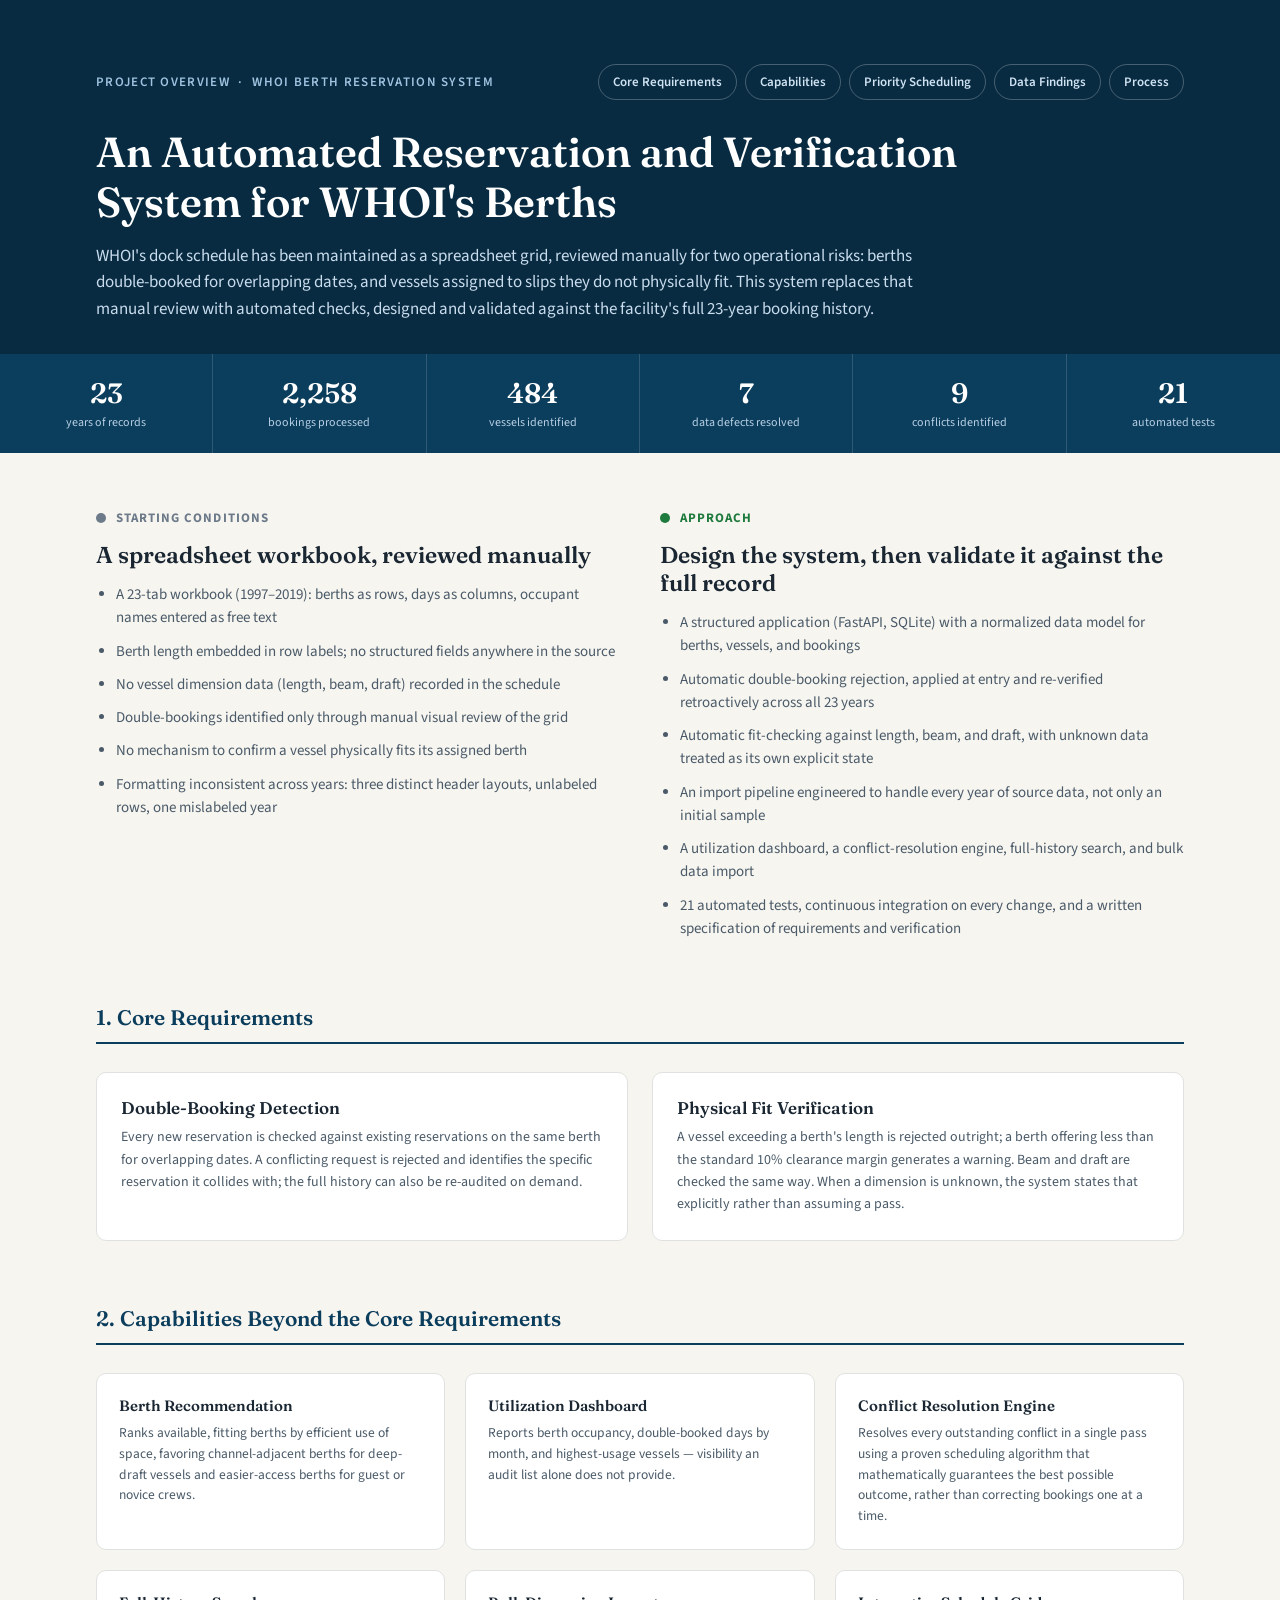
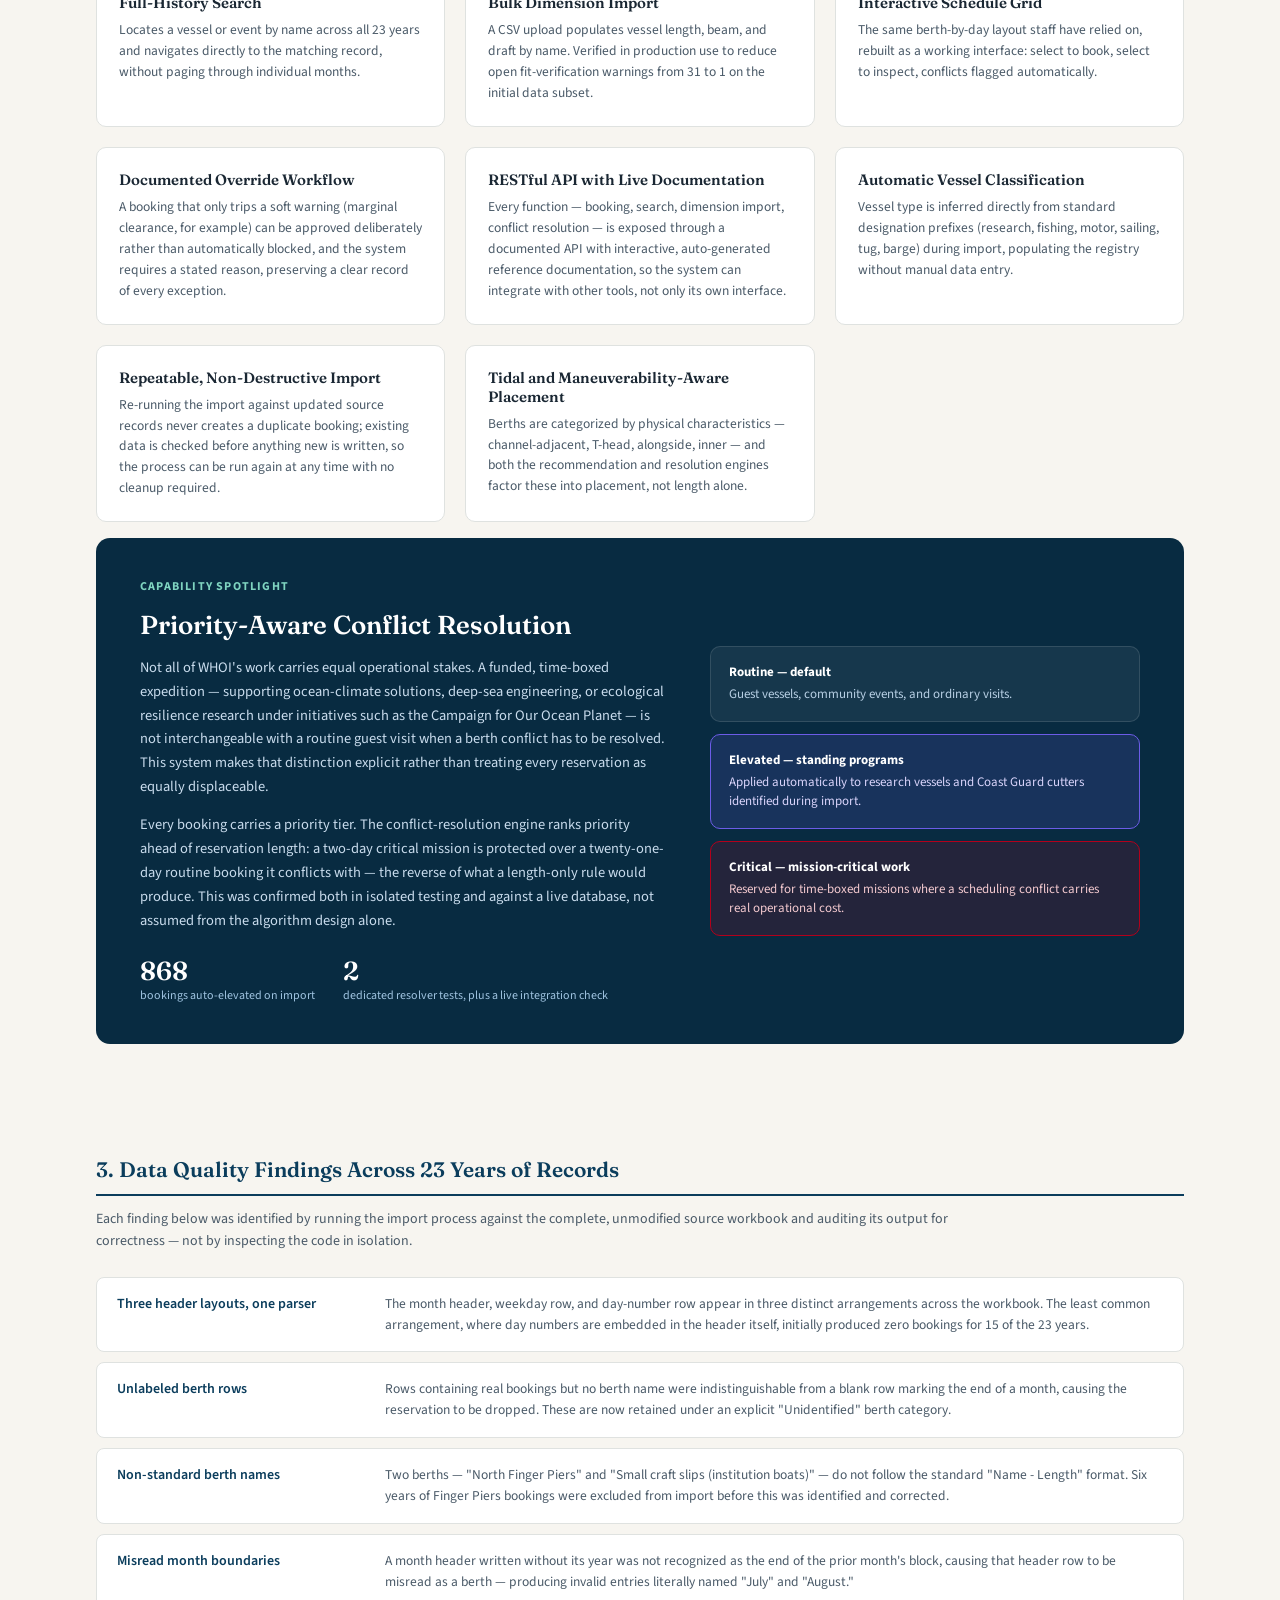
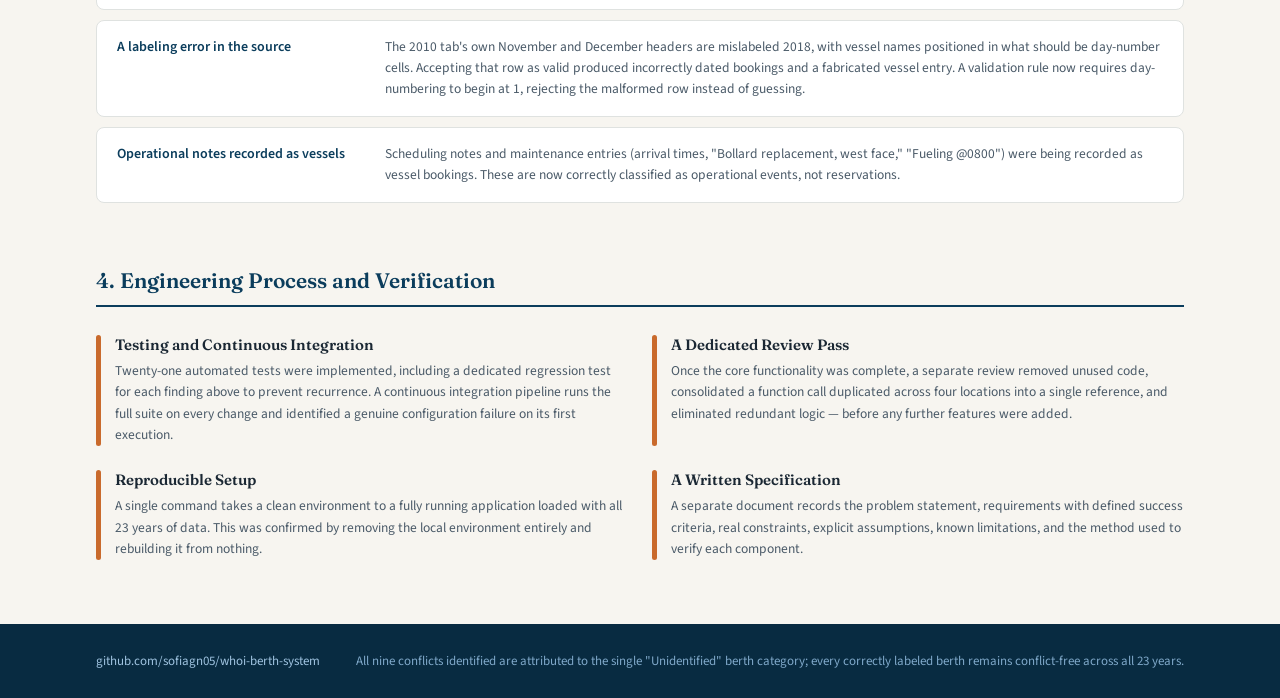
==== docs/index.html @ a60e6702 "Add static project overview page for GitHub Pages A self-contained HTML summary (problem, requiremen" ====
<!doctype html>
<html lang="en">
<head>
<meta charset="utf-8">
<title>Project Overview — WHOI Berth Reservation System</title>
<meta name="description" content="An automated reservation and verification system for WHOI's berths, built and validated against 23 years of real booking records.">
<link rel="preconnect" href="https://fonts.googleapis.com">
<link rel="preconnect" href="https://fonts.gstatic.com" crossorigin>
<link href="https://fonts.googleapis.com/css2?family=Fraunces:opsz,wght@9..144,400;9..144,600;9..144,700&family=Source+Sans+3:wght@400;500;600;700&display=swap" rel="stylesheet">
<style>
  :root {
    --navy: #0b3d5c;
    --navy-deep: #082b41;
    --ocean: #2a78d6;
    --ink: #1a2733;
    --ink-soft: #4a5a68;
    --paper: #f7f5f0;
    --card: #ffffff;
    --line: #dfe2e0;
    --given: #6c7a89;
    --built: #1f7a3d;
    --accent: #c96a2c;
  }
  * { box-sizing: border-box; }
  body { margin: 0; background: var(--paper); font-family: "Source Sans 3", system-ui, sans-serif; color: var(--ink); }
  h1, h2, h3 { font-family: "Fraunces", Georgia, serif; margin: 0; }
  a { color: var(--ocean); text-decoration: none; }
  p { margin: 0; }
  .navlink { color: #cfe2f2; font-size: 13px; font-weight: 600; padding: 8px 14px; border-radius: 999px; border: 1px solid rgba(255,255,255,0.25); white-space: nowrap; }
  .navlink:hover { background: rgba(255,255,255,0.08); }
</style>
</head>
<body>

<div style="width: 100%; max-width: 1440px; margin: 0 auto; display: flex; flex-direction: column;">

  <!-- HEADER -->
  <div style="background: var(--navy-deep); padding: 64px 96px 32px; display: flex; flex-direction: column; gap: 16px;">
    <div style="display: flex; align-items: center; justify-content: space-between; flex-wrap: wrap; gap: 16px;">
      <div style="font-size: 13px; font-weight: 600; letter-spacing: 0.1em; text-transform: uppercase; color: #9fc3e0;">Project Overview &nbsp;&middot;&nbsp; WHOI Berth Reservation System</div>
      <div style="display: flex; gap: 8px; flex-wrap: wrap;">
        <a class="navlink" href="#problems">Core Requirements</a>
        <a class="navlink" href="#capabilities">Capabilities</a>
        <a class="navlink" href="#priority">Priority Scheduling</a>
        <a class="navlink" href="#findings">Data Findings</a>
        <a class="navlink" href="#process">Process</a>
      </div>
    </div>
    <h1 style="font-size: 42px; font-weight: 600; color: #ffffff; max-width: 920px; line-height: 1.18; margin-top: 12px;">An Automated Reservation and Verification System for WHOI's Berths</h1>
    <p style="font-size: 17px; color: #c9dced; max-width: 840px; line-height: 1.55;">WHOI's dock schedule has been maintained as a spreadsheet grid, reviewed manually for two operational risks: berths double-booked for overlapping dates, and vessels assigned to slips they do not physically fit. This system replaces that manual review with automated checks, designed and validated against the facility's full 23-year booking history.</p>
  </div>

  <!-- STAT STRIP -->
  <div style="background: var(--navy); display: grid; grid-template-columns: repeat(6, 1fr);">
    <div style="padding: 22px 12px; text-align: center; border-right: 1px solid rgba(255,255,255,0.15);">
      <div style="font-family: 'Fraunces', serif; font-size: 28px; font-weight: 600; color: #ffffff;">23</div>
      <div style="font-size: 12px; color: #b7cfe4; margin-top: 4px;">years of records</div>
    </div>
    <div style="padding: 22px 12px; text-align: center; border-right: 1px solid rgba(255,255,255,0.15);">
      <div style="font-family: 'Fraunces', serif; font-size: 28px; font-weight: 600; color: #ffffff;">2,258</div>
      <div style="font-size: 12px; color: #b7cfe4; margin-top: 4px;">bookings processed</div>
    </div>
    <div style="padding: 22px 12px; text-align: center; border-right: 1px solid rgba(255,255,255,0.15);">
      <div style="font-family: 'Fraunces', serif; font-size: 28px; font-weight: 600; color: #ffffff;">484</div>
      <div style="font-size: 12px; color: #b7cfe4; margin-top: 4px;">vessels identified</div>
    </div>
    <div style="padding: 22px 12px; text-align: center; border-right: 1px solid rgba(255,255,255,0.15);">
      <div style="font-family: 'Fraunces', serif; font-size: 28px; font-weight: 600; color: #ffffff;">7</div>
      <div style="font-size: 12px; color: #b7cfe4; margin-top: 4px;">data defects resolved</div>
    </div>
    <div style="padding: 22px 12px; text-align: center; border-right: 1px solid rgba(255,255,255,0.15);">
      <div style="font-family: 'Fraunces', serif; font-size: 28px; font-weight: 600; color: #ffffff;">9</div>
      <div style="font-size: 12px; color: #b7cfe4; margin-top: 4px;">conflicts identified</div>
    </div>
    <div style="padding: 22px 12px; text-align: center;">
      <div style="font-family: 'Fraunces', serif; font-size: 28px; font-weight: 600; color: #ffffff;">21</div>
      <div style="font-size: 12px; color: #b7cfe4; margin-top: 4px;">automated tests</div>
    </div>
  </div>

  <!-- STARTING CONDITIONS / APPROACH SUMMARY -->
  <div style="padding: 56px 96px 8px; display: grid; grid-template-columns: 1fr 1fr; gap: 40px;">
    <div style="display: flex; flex-direction: column; gap: 14px;">
      <div style="display: flex; align-items: center; gap: 10px;">
        <div style="width: 10px; height: 10px; border-radius: 50%; background: var(--given);"></div>
        <div style="font-size: 13px; font-weight: 700; letter-spacing: 0.08em; text-transform: uppercase; color: var(--given);">Starting Conditions</div>
      </div>
      <h2 style="font-size: 23px; font-weight: 600; color: var(--ink);">A spreadsheet workbook, reviewed manually</h2>
      <ul style="margin: 0; padding-left: 20px; display: flex; flex-direction: column; gap: 10px; font-size: 15px; color: var(--ink-soft); line-height: 1.55;">
        <li>A 23-tab workbook (1997&ndash;2019): berths as rows, days as columns, occupant names entered as free text</li>
        <li>Berth length embedded in row labels; no structured fields anywhere in the source</li>
        <li>No vessel dimension data (length, beam, draft) recorded in the schedule</li>
        <li>Double-bookings identified only through manual visual review of the grid</li>
        <li>No mechanism to confirm a vessel physically fits its assigned berth</li>
        <li>Formatting inconsistent across years: three distinct header layouts, unlabeled rows, one mislabeled year</li>
      </ul>
    </div>
    <div style="display: flex; flex-direction: column; gap: 14px;">
      <div style="display: flex; align-items: center; gap: 10px;">
        <div style="width: 10px; height: 10px; border-radius: 50%; background: var(--built);"></div>
        <div style="font-size: 13px; font-weight: 700; letter-spacing: 0.08em; text-transform: uppercase; color: var(--built);">Approach</div>
      </div>
      <h2 style="font-size: 23px; font-weight: 600; color: var(--ink);">Design the system, then validate it against the full record</h2>
      <ul style="margin: 0; padding-left: 20px; display: flex; flex-direction: column; gap: 10px; font-size: 15px; color: var(--ink-soft); line-height: 1.55;">
        <li>A structured application (FastAPI, SQLite) with a normalized data model for berths, vessels, and bookings</li>
        <li>Automatic double-booking rejection, applied at entry and re-verified retroactively across all 23 years</li>
        <li>Automatic fit-checking against length, beam, and draft, with unknown data treated as its own explicit state</li>
        <li>An import pipeline engineered to handle every year of source data, not only an initial sample</li>
        <li>A utilization dashboard, a conflict-resolution engine, full-history search, and bulk data import</li>
        <li>21 automated tests, continuous integration on every change, and a written specification of requirements and verification</li>
      </ul>
    </div>
  </div>

  <!-- SECTION 1: CORE REQUIREMENTS -->
  <div id="problems" style="padding: 56px 96px 8px; scroll-margin-top: 24px;">
    <div style="display: flex; align-items: baseline; gap: 12px; border-bottom: 2px solid var(--navy); padding-bottom: 12px; margin-bottom: 28px;">
      <h2 style="font-size: 21px; font-weight: 600; color: var(--navy);">1. Core Requirements</h2>
    </div>
    <div style="display: grid; grid-template-columns: 1fr 1fr; gap: 24px;">
      <div style="background: var(--card); border: 1px solid var(--line); border-radius: 10px; padding: 24px;">
        <h3 style="font-size: 17px; font-weight: 600; margin-bottom: 8px;">Double-Booking Detection</h3>
        <p style="font-size: 14px; color: var(--ink-soft); line-height: 1.6;">Every new reservation is checked against existing reservations on the same berth for overlapping dates. A conflicting request is rejected and identifies the specific reservation it collides with; the full history can also be re-audited on demand.</p>
      </div>
      <div style="background: var(--card); border: 1px solid var(--line); border-radius: 10px; padding: 24px;">
        <h3 style="font-size: 17px; font-weight: 600; margin-bottom: 8px;">Physical Fit Verification</h3>
        <p style="font-size: 14px; color: var(--ink-soft); line-height: 1.6;">A vessel exceeding a berth's length is rejected outright; a berth offering less than the standard 10% clearance margin generates a warning. Beam and draft are checked the same way. When a dimension is unknown, the system states that explicitly rather than assuming a pass.</p>
      </div>
    </div>
  </div>

  <!-- SECTION 2: CAPABILITIES -->
  <div id="capabilities" style="padding: 56px 96px 8px; scroll-margin-top: 24px;">
    <div style="display: flex; align-items: baseline; gap: 12px; border-bottom: 2px solid var(--navy); padding-bottom: 12px; margin-bottom: 28px;">
      <h2 style="font-size: 21px; font-weight: 600; color: var(--navy);">2. Capabilities Beyond the Core Requirements</h2>
    </div>
    <div style="display: grid; grid-template-columns: 1fr 1fr 1fr; gap: 20px;">
      <div style="background: var(--card); border: 1px solid var(--line); border-radius: 10px; padding: 22px; display: flex; flex-direction: column; gap: 8px;">
        <h3 style="font-size: 15px; font-weight: 600;">Berth Recommendation</h3>
        <p style="font-size: 13.5px; color: var(--ink-soft); line-height: 1.55;">Ranks available, fitting berths by efficient use of space, favoring channel-adjacent berths for deep-draft vessels and easier-access berths for guest or novice crews.</p>
      </div>
      <div style="background: var(--card); border: 1px solid var(--line); border-radius: 10px; padding: 22px; display: flex; flex-direction: column; gap: 8px;">
        <h3 style="font-size: 15px; font-weight: 600;">Utilization Dashboard</h3>
        <p style="font-size: 13.5px; color: var(--ink-soft); line-height: 1.55;">Reports berth occupancy, double-booked days by month, and highest-usage vessels &mdash; visibility an audit list alone does not provide.</p>
      </div>
      <div style="background: var(--card); border: 1px solid var(--line); border-radius: 10px; padding: 22px; display: flex; flex-direction: column; gap: 8px;">
        <h3 style="font-size: 15px; font-weight: 600;">Conflict Resolution Engine</h3>
        <p style="font-size: 13.5px; color: var(--ink-soft); line-height: 1.55;">Resolves every outstanding conflict in a single pass using a proven scheduling algorithm that mathematically guarantees the best possible outcome, rather than correcting bookings one at a time.</p>
      </div>
      <div style="background: var(--card); border: 1px solid var(--line); border-radius: 10px; padding: 22px; display: flex; flex-direction: column; gap: 8px;">
        <h3 style="font-size: 15px; font-weight: 600;">Full-History Search</h3>
        <p style="font-size: 13.5px; color: var(--ink-soft); line-height: 1.55;">Locates a vessel or event by name across all 23 years and navigates directly to the matching record, without paging through individual months.</p>
      </div>
      <div style="background: var(--card); border: 1px solid var(--line); border-radius: 10px; padding: 22px; display: flex; flex-direction: column; gap: 8px;">
        <h3 style="font-size: 15px; font-weight: 600;">Bulk Dimension Import</h3>
        <p style="font-size: 13.5px; color: var(--ink-soft); line-height: 1.55;">A CSV upload populates vessel length, beam, and draft by name. Verified in production use to reduce open fit-verification warnings from 31 to 1 on the initial data subset.</p>
      </div>
      <div style="background: var(--card); border: 1px solid var(--line); border-radius: 10px; padding: 22px; display: flex; flex-direction: column; gap: 8px;">
        <h3 style="font-size: 15px; font-weight: 600;">Interactive Schedule Grid</h3>
        <p style="font-size: 13.5px; color: var(--ink-soft); line-height: 1.55;">The same berth-by-day layout staff have relied on, rebuilt as a working interface: select to book, select to inspect, conflicts flagged automatically.</p>
      </div>
      <div style="background: var(--card); border: 1px solid var(--line); border-radius: 10px; padding: 22px; display: flex; flex-direction: column; gap: 8px;">
        <h3 style="font-size: 15px; font-weight: 600;">Documented Override Workflow</h3>
        <p style="font-size: 13.5px; color: var(--ink-soft); line-height: 1.55;">A booking that only trips a soft warning (marginal clearance, for example) can be approved deliberately rather than automatically blocked, and the system requires a stated reason, preserving a clear record of every exception.</p>
      </div>
      <div style="background: var(--card); border: 1px solid var(--line); border-radius: 10px; padding: 22px; display: flex; flex-direction: column; gap: 8px;">
        <h3 style="font-size: 15px; font-weight: 600;">RESTful API with Live Documentation</h3>
        <p style="font-size: 13.5px; color: var(--ink-soft); line-height: 1.55;">Every function &mdash; booking, search, dimension import, conflict resolution &mdash; is exposed through a documented API with interactive, auto-generated reference documentation, so the system can integrate with other tools, not only its own interface.</p>
      </div>
      <div style="background: var(--card); border: 1px solid var(--line); border-radius: 10px; padding: 22px; display: flex; flex-direction: column; gap: 8px;">
        <h3 style="font-size: 15px; font-weight: 600;">Automatic Vessel Classification</h3>
        <p style="font-size: 13.5px; color: var(--ink-soft); line-height: 1.55;">Vessel type is inferred directly from standard designation prefixes (research, fishing, motor, sailing, tug, barge) during import, populating the registry without manual data entry.</p>
      </div>
      <div style="background: var(--card); border: 1px solid var(--line); border-radius: 10px; padding: 22px; display: flex; flex-direction: column; gap: 8px;">
        <h3 style="font-size: 15px; font-weight: 600;">Repeatable, Non-Destructive Import</h3>
        <p style="font-size: 13.5px; color: var(--ink-soft); line-height: 1.55;">Re-running the import against updated source records never creates a duplicate booking; existing data is checked before anything new is written, so the process can be run again at any time with no cleanup required.</p>
      </div>
      <div style="background: var(--card); border: 1px solid var(--line); border-radius: 10px; padding: 22px; display: flex; flex-direction: column; gap: 8px;">
        <h3 style="font-size: 15px; font-weight: 600;">Tidal and Maneuverability-Aware Placement</h3>
        <p style="font-size: 13.5px; color: var(--ink-soft); line-height: 1.55;">Berths are categorized by physical characteristics &mdash; channel-adjacent, T-head, alongside, inner &mdash; and both the recommendation and resolution engines factor these into placement, not length alone.</p>
      </div>
    </div>
  </div>

  <!-- SPOTLIGHT: PRIORITY-AWARE SCHEDULING -->
  <div id="priority" style="padding: 8px 96px 56px; scroll-margin-top: 24px;">
    <div style="background: var(--navy-deep); border-radius: 14px; padding: 40px 44px; display: grid; grid-template-columns: 1.1fr 0.9fr; gap: 44px;">
      <div style="display: flex; flex-direction: column; gap: 14px;">
        <div style="font-size: 12px; font-weight: 700; letter-spacing: 0.1em; text-transform: uppercase; color: #7fd4c0;">Capability Spotlight</div>
        <h2 style="font-size: 26px; font-weight: 600; color: #ffffff; line-height: 1.25;">Priority-Aware Conflict Resolution</h2>
        <p style="font-size: 14.5px; color: #c9dced; line-height: 1.65;">Not all of WHOI's work carries equal operational stakes. A funded, time-boxed expedition &mdash; supporting ocean-climate solutions, deep-sea engineering, or ecological resilience research under initiatives such as the Campaign for Our Ocean Planet &mdash; is not interchangeable with a routine guest visit when a berth conflict has to be resolved. This system makes that distinction explicit rather than treating every reservation as equally displaceable.</p>
        <p style="font-size: 14.5px; color: #c9dced; line-height: 1.65;">Every booking carries a priority tier. The conflict-resolution engine ranks priority ahead of reservation length: a two-day critical mission is protected over a twenty-one-day routine booking it conflicts with &mdash; the reverse of what a length-only rule would produce. This was confirmed both in isolated testing and against a live database, not assumed from the algorithm design alone.</p>
        <div style="display: flex; gap: 28px; margin-top: 8px;">
          <div>
            <div style="font-family: 'Fraunces', serif; font-size: 26px; font-weight: 600; color: #ffffff;">868</div>
            <div style="font-size: 12px; color: #9fc3e0;">bookings auto-elevated on import</div>
          </div>
          <div>
            <div style="font-family: 'Fraunces', serif; font-size: 26px; font-weight: 600; color: #ffffff;">2</div>
            <div style="font-size: 12px; color: #9fc3e0;">dedicated resolver tests, plus a live integration check</div>
          </div>
        </div>
      </div>
      <div style="display: flex; flex-direction: column; gap: 12px; justify-content: center;">
        <div style="background: rgba(255,255,255,0.06); border: 1px solid rgba(255,255,255,0.12); border-radius: 10px; padding: 16px 18px;">
          <div style="font-size: 13px; font-weight: 700; color: #ffffff; margin-bottom: 4px;">Routine &mdash; default</div>
          <div style="font-size: 13px; color: #b7cfe4; line-height: 1.5;">Guest vessels, community events, and ordinary visits.</div>
        </div>
        <div style="background: rgba(108,92,231,0.16); border: 1px solid #6c5ce7; border-radius: 10px; padding: 16px 18px;">
          <div style="font-size: 13px; font-weight: 700; color: #ffffff; margin-bottom: 4px;">Elevated &mdash; standing programs</div>
          <div style="font-size: 13px; color: #d9d4fb; line-height: 1.5;">Applied automatically to research vessels and Coast Guard cutters identified during import.</div>
        </div>
        <div style="background: rgba(179,0,27,0.16); border: 1px solid #b3001b; border-radius: 10px; padding: 16px 18px;">
          <div style="font-size: 13px; font-weight: 700; color: #ffffff; margin-bottom: 4px;">Critical &mdash; mission-critical work</div>
          <div style="font-size: 13px; color: #f3c9cf; line-height: 1.5;">Reserved for time-boxed missions where a scheduling conflict carries real operational cost.</div>
        </div>
      </div>
    </div>
  </div>

  <!-- SECTION 3: DATA FINDINGS -->
  <div id="findings" style="padding: 56px 96px 8px; scroll-margin-top: 24px;">
    <div style="display: flex; align-items: baseline; gap: 12px; border-bottom: 2px solid var(--navy); padding-bottom: 12px; margin-bottom: 12px;">
      <h2 style="font-size: 21px; font-weight: 600; color: var(--navy);">3. Data Quality Findings Across 23 Years of Records</h2>
    </div>
    <p style="font-size: 14px; color: var(--ink-soft); margin-bottom: 24px; max-width: 900px; line-height: 1.6;">Each finding below was identified by running the import process against the complete, unmodified source workbook and auditing its output for correctness &mdash; not by inspecting the code in isolation.</p>
    <div style="display: flex; flex-direction: column; gap: 10px;">

      <div style="display: grid; grid-template-columns: 250px 1fr; gap: 18px; padding: 16px 20px; background: var(--card); border: 1px solid var(--line); border-radius: 8px;">
        <div style="font-size: 14px; font-weight: 600; color: var(--navy);">Three header layouts, one parser</div>
        <div style="font-size: 13.5px; color: var(--ink-soft); line-height: 1.55;">The month header, weekday row, and day-number row appear in three distinct arrangements across the workbook. The least common arrangement, where day numbers are embedded in the header itself, initially produced zero bookings for 15 of the 23 years.</div>
      </div>

      <div style="display: grid; grid-template-columns: 250px 1fr; gap: 18px; padding: 16px 20px; background: var(--card); border: 1px solid var(--line); border-radius: 8px;">
        <div style="font-size: 14px; font-weight: 600; color: var(--navy);">Unlabeled berth rows</div>
        <div style="font-size: 13.5px; color: var(--ink-soft); line-height: 1.55;">Rows containing real bookings but no berth name were indistinguishable from a blank row marking the end of a month, causing the reservation to be dropped. These are now retained under an explicit "Unidentified" berth category.</div>
      </div>

      <div style="display: grid; grid-template-columns: 250px 1fr; gap: 18px; padding: 16px 20px; background: var(--card); border: 1px solid var(--line); border-radius: 8px;">
        <div style="font-size: 14px; font-weight: 600; color: var(--navy);">Non-standard berth names</div>
        <div style="font-size: 13.5px; color: var(--ink-soft); line-height: 1.55;">Two berths &mdash; "North Finger Piers" and "Small craft slips (institution boats)" &mdash; do not follow the standard "Name - Length" format. Six years of Finger Piers bookings were excluded from import before this was identified and corrected.</div>
      </div>

      <div style="display: grid; grid-template-columns: 250px 1fr; gap: 18px; padding: 16px 20px; background: var(--card); border: 1px solid var(--line); border-radius: 8px;">
        <div style="font-size: 14px; font-weight: 600; color: var(--navy);">Misread month boundaries</div>
        <div style="font-size: 13.5px; color: var(--ink-soft); line-height: 1.55;">A month header written without its year was not recognized as the end of the prior month's block, causing that header row to be misread as a berth &mdash; producing invalid entries literally named "July" and "August."</div>
      </div>

      <div style="display: grid; grid-template-columns: 250px 1fr; gap: 18px; padding: 16px 20px; background: var(--card); border: 1px solid var(--line); border-radius: 8px;">
        <div style="font-size: 14px; font-weight: 600; color: var(--navy);">A labeling error in the source</div>
        <div style="font-size: 13.5px; color: var(--ink-soft); line-height: 1.55;">The 2010 tab's own November and December headers are mislabeled 2018, with vessel names positioned in what should be day-number cells. Accepting that row as valid produced incorrectly dated bookings and a fabricated vessel entry. A validation rule now requires day-numbering to begin at 1, rejecting the malformed row instead of guessing.</div>
      </div>

      <div style="display: grid; grid-template-columns: 250px 1fr; gap: 18px; padding: 16px 20px; background: var(--card); border: 1px solid var(--line); border-radius: 8px;">
        <div style="font-size: 14px; font-weight: 600; color: var(--navy);">Operational notes recorded as vessels</div>
        <div style="font-size: 13.5px; color: var(--ink-soft); line-height: 1.55;">Scheduling notes and maintenance entries (arrival times, "Bollard replacement, west face," "Fueling @0800") were being recorded as vessel bookings. These are now correctly classified as operational events, not reservations.</div>
      </div>

    </div>
  </div>

  <!-- SECTION 4: PROCESS -->
  <div id="process" style="padding: 56px 96px 64px; scroll-margin-top: 24px;">
    <div style="display: flex; align-items: baseline; gap: 12px; border-bottom: 2px solid var(--navy); padding-bottom: 12px; margin-bottom: 28px;">
      <h2 style="font-size: 21px; font-weight: 600; color: var(--navy);">4. Engineering Process and Verification</h2>
    </div>
    <div style="display: grid; grid-template-columns: 1fr 1fr; gap: 24px;">
      <div style="display: flex; gap: 14px;">
        <div style="width: 5px; border-radius: 3px; background: var(--accent); flex-shrink: 0;"></div>
        <div>
          <h3 style="font-size: 15px; font-weight: 600; margin-bottom: 6px;">Testing and Continuous Integration</h3>
          <p style="font-size: 13.5px; color: var(--ink-soft); line-height: 1.6;">Twenty-one automated tests were implemented, including a dedicated regression test for each finding above to prevent recurrence. A continuous integration pipeline runs the full suite on every change and identified a genuine configuration failure on its first execution.</p>
        </div>
      </div>
      <div style="display: flex; gap: 14px;">
        <div style="width: 5px; border-radius: 3px; background: var(--accent); flex-shrink: 0;"></div>
        <div>
          <h3 style="font-size: 15px; font-weight: 600; margin-bottom: 6px;">A Dedicated Review Pass</h3>
          <p style="font-size: 13.5px; color: var(--ink-soft); line-height: 1.6;">Once the core functionality was complete, a separate review removed unused code, consolidated a function call duplicated across four locations into a single reference, and eliminated redundant logic &mdash; before any further features were added.</p>
        </div>
      </div>
      <div style="display: flex; gap: 14px;">
        <div style="width: 5px; border-radius: 3px; background: var(--accent); flex-shrink: 0;"></div>
        <div>
          <h3 style="font-size: 15px; font-weight: 600; margin-bottom: 6px;">Reproducible Setup</h3>
          <p style="font-size: 13.5px; color: var(--ink-soft); line-height: 1.6;">A single command takes a clean environment to a fully running application loaded with all 23 years of data. This was confirmed by removing the local environment entirely and rebuilding it from nothing.</p>
        </div>
      </div>
      <div style="display: flex; gap: 14px;">
        <div style="width: 5px; border-radius: 3px; background: var(--accent); flex-shrink: 0;"></div>
        <div>
          <h3 style="font-size: 15px; font-weight: 600; margin-bottom: 6px;">A Written Specification</h3>
          <p style="font-size: 13.5px; color: var(--ink-soft); line-height: 1.6;">A separate document records the problem statement, requirements with defined success criteria, real constraints, explicit assumptions, known limitations, and the method used to verify each component.</p>
        </div>
      </div>
    </div>
  </div>

  <!-- FOOTER -->
  <div style="background: var(--navy-deep); padding: 28px 96px; display: flex; justify-content: space-between; align-items: center; flex-wrap: wrap; gap: 12px;">
    <p style="font-size: 13px; color: #9fc3e0;">github.com/sofiagn05/whoi-berth-system</p>
    <p style="font-size: 13px; color: #7fa8c9;">All nine conflicts identified are attributed to the single "Unidentified" berth category; every correctly labeled berth remains conflict-free across all 23 years.</p>
  </div>

</div>
</body>
</html>
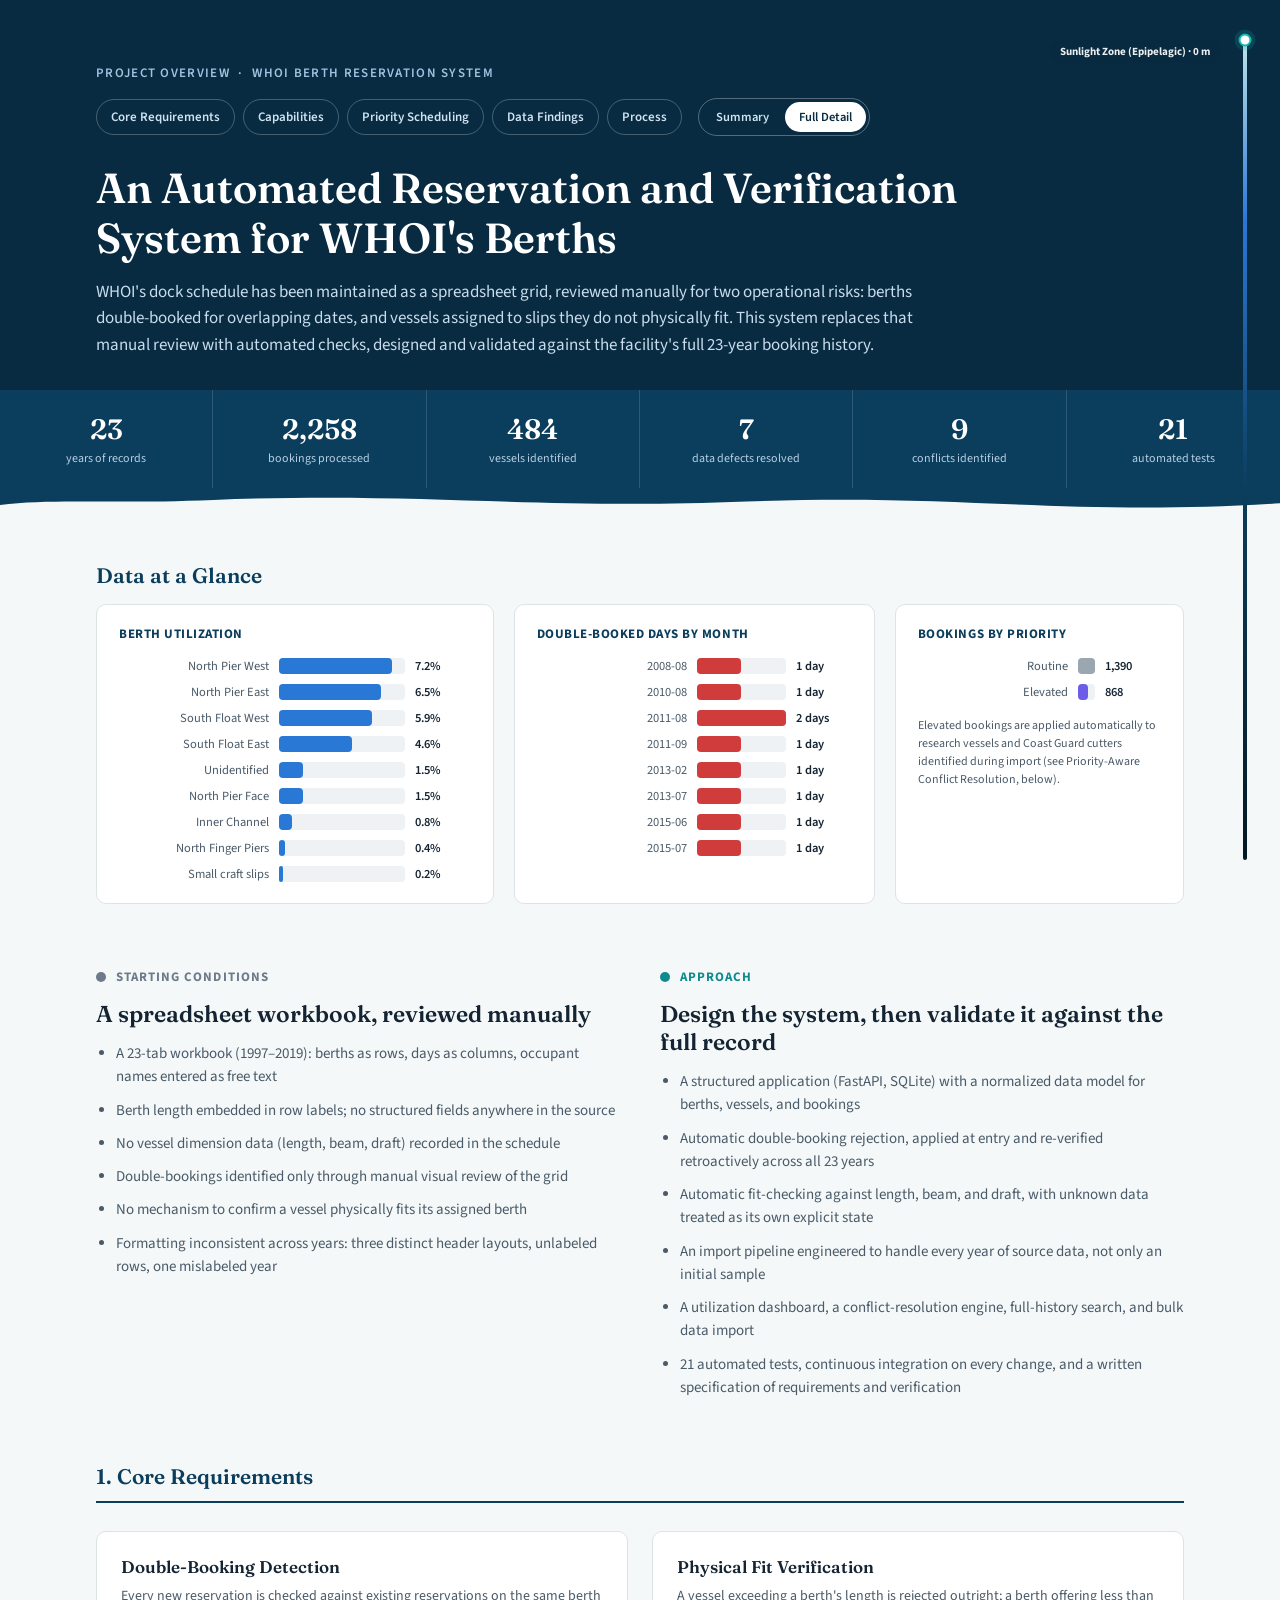
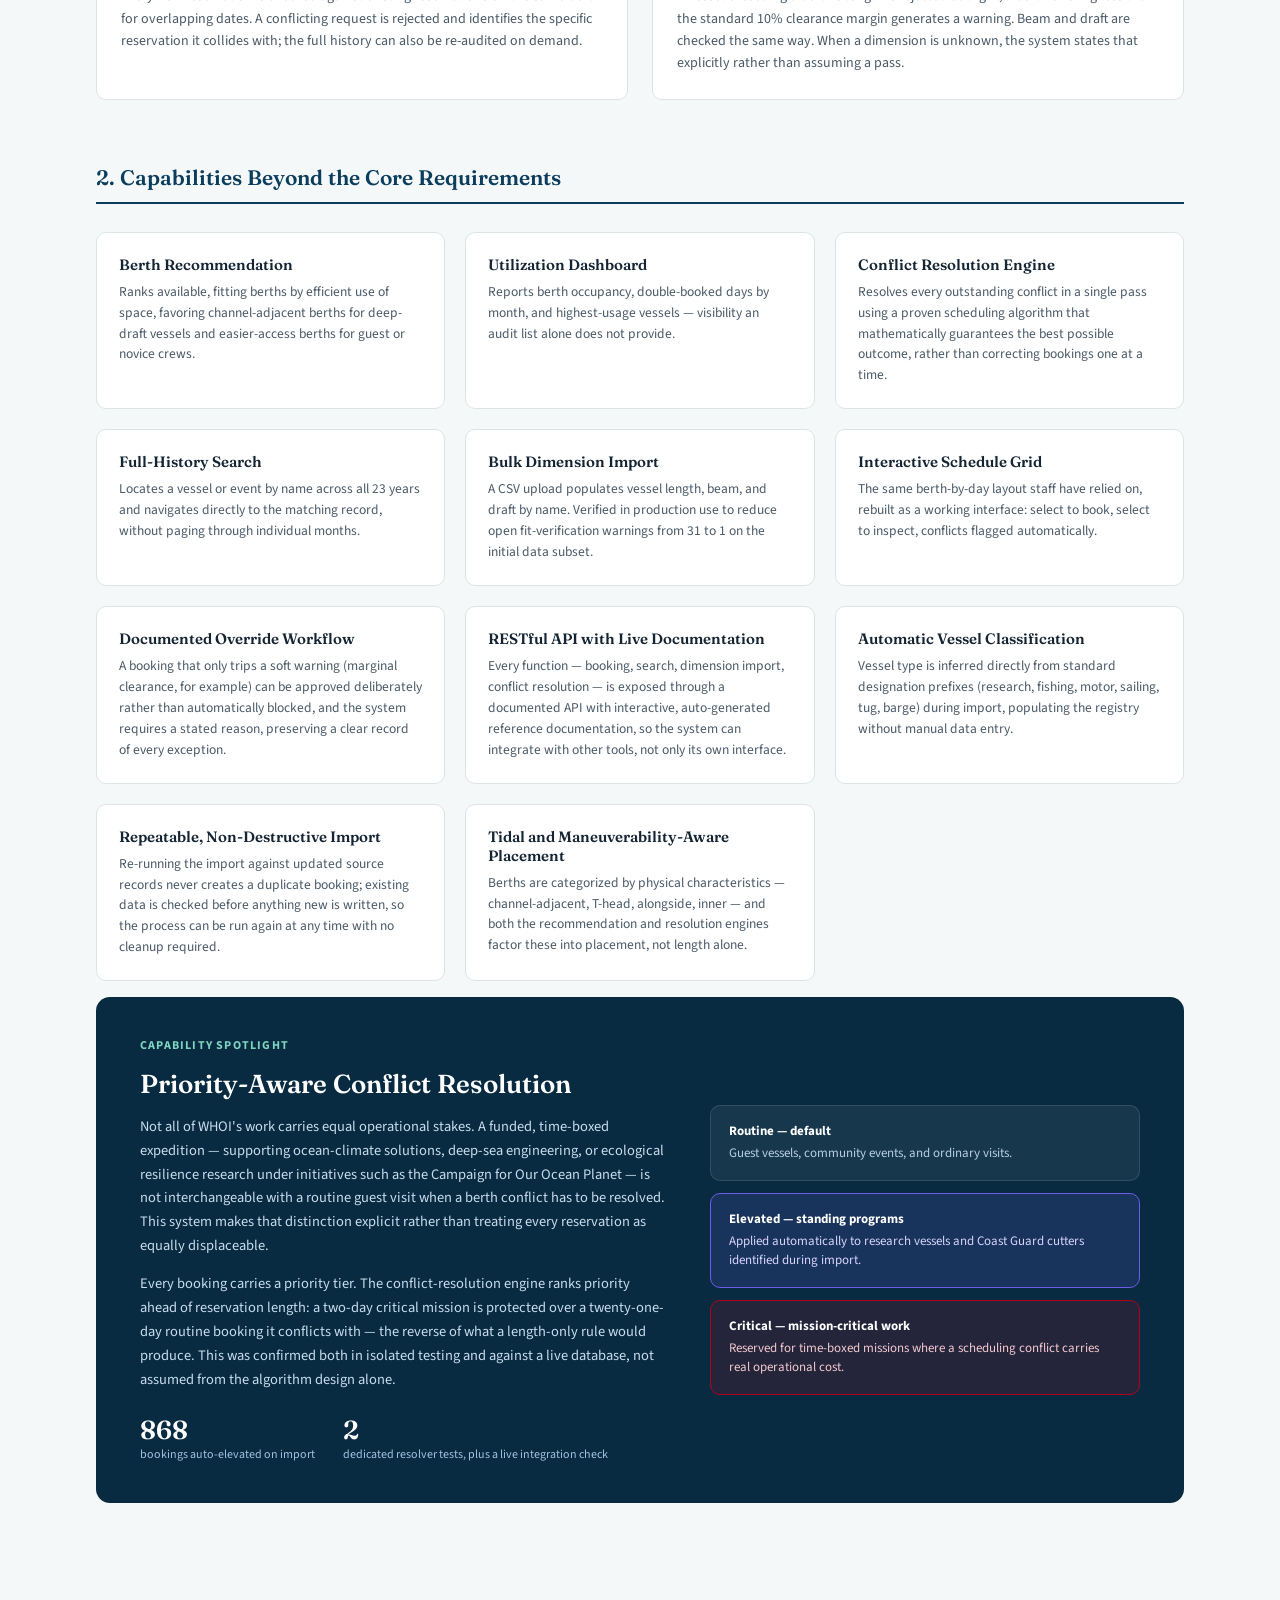
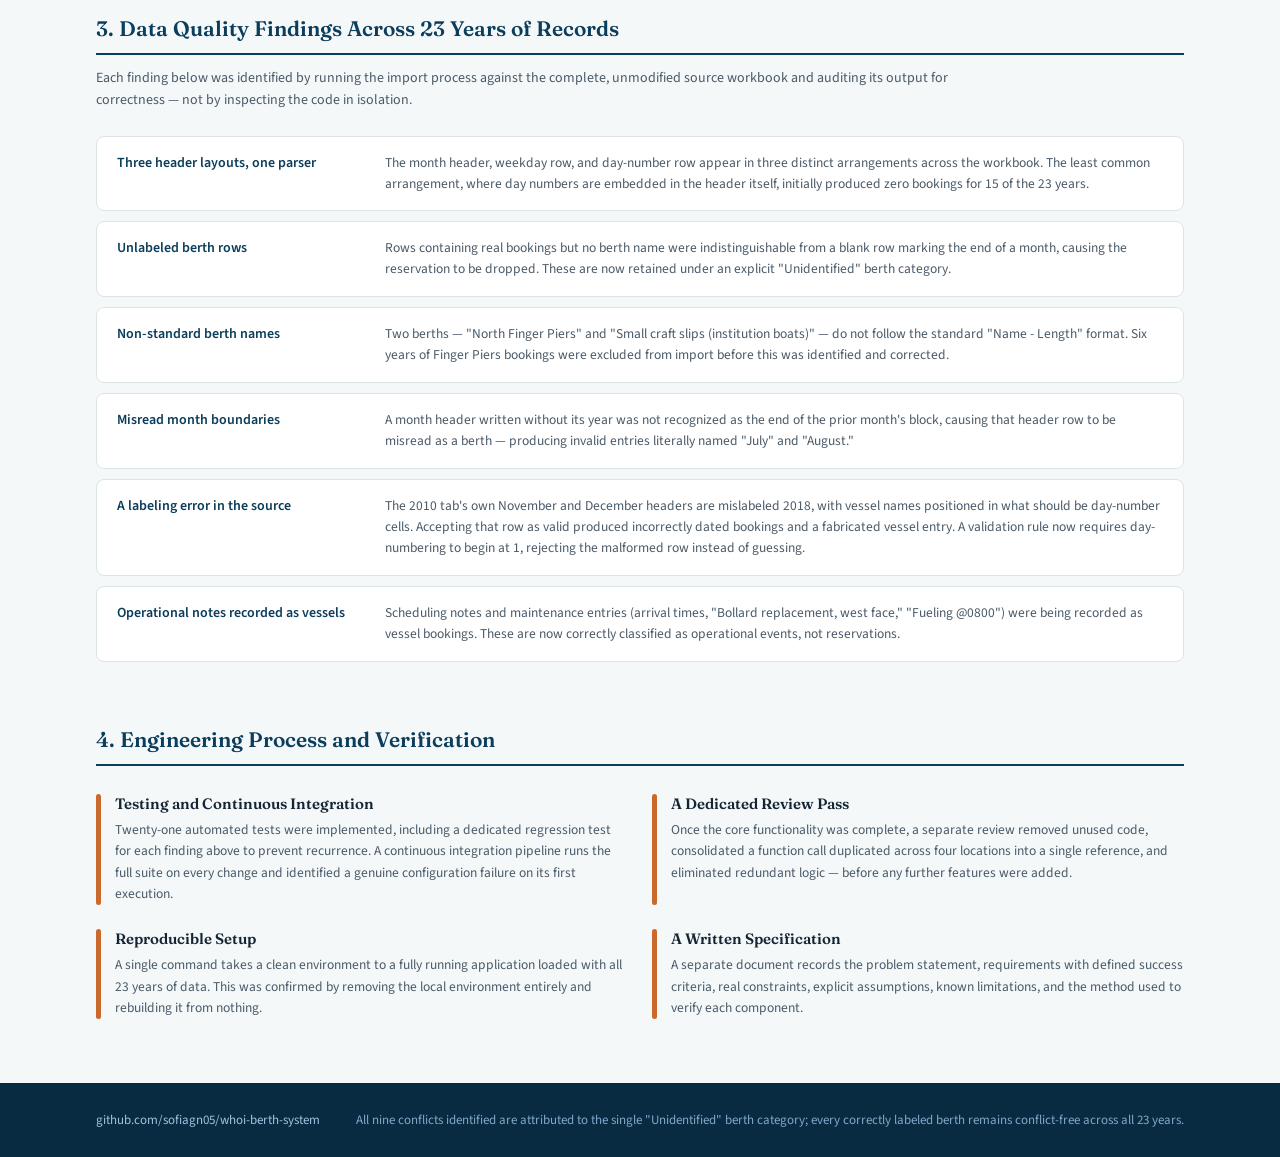
==== commit 92b76894: "Add real charts, detail-level toggle, and ocean-depth scroll gauge to overview page Replaces the fla" ====
--- a/docs/index.html
+++ b/docs/index.html
@@ -11,14 +11,17 @@
   :root {
     --navy: #0b3d5c;
     --navy-deep: #082b41;
+    --abyss: #041824;
     --ocean: #2a78d6;
-    --ink: #1a2733;
+    --teal: #0f8b8d;
+    --teal-bright: #17b3ac;
+    --ink: #142433;
     --ink-soft: #4a5a68;
-    --paper: #f7f5f0;
+    --paper: #f4f8f9;
     --card: #ffffff;
-    --line: #dfe2e0;
+    --line: #dde4e6;
     --given: #6c7a89;
-    --built: #1f7a3d;
+    --built: #0f8b8d;
     --accent: #c96a2c;
   }
   * { box-sizing: border-box; }
@@ -26,11 +29,58 @@
   h1, h2, h3 { font-family: "Fraunces", Georgia, serif; margin: 0; }
   a { color: var(--ocean); text-decoration: none; }
   p { margin: 0; }
-  .navlink { color: #cfe2f2; font-size: 13px; font-weight: 600; padding: 8px 14px; border-radius: 999px; border: 1px solid rgba(255,255,255,0.25); white-space: nowrap; }
-  .navlink:hover { background: rgba(255,255,255,0.08); }
+  .navlink { color: #cfe2f2; font-size: 13px; font-weight: 600; padding: 8px 14px; border-radius: 999px; border: 1px solid rgba(255,255,255,0.25); white-space: nowrap; transition: background 0.15s ease; }
+  .navlink:hover { background: rgba(23,179,172,0.25); border-color: var(--teal-bright); }
+
+  /* Ocean-depth reading gauge -- a nautical scroll indicator. As the reader
+     scrolls, the marker descends through the real oceanographic depth
+     zones WHOI itself studies (epipelagic through hadal). */
+  .depth-gauge { position: fixed; top: 0; right: 18px; bottom: 0; width: 34px; z-index: 40; display: flex; flex-direction: column; align-items: center; pointer-events: none; }
+  .depth-gauge-track { position: relative; width: 4px; flex: 1; margin: 40px 0; border-radius: 2px; background: linear-gradient(to bottom, #bfe3ea 0%, #2a78d6 22%, #0b3d5c 55%, #082b41 78%, #041824 100%); }
+  .depth-gauge-marker { position: absolute; left: 50%; width: 13px; height: 13px; border-radius: 50%; background: #ffffff; border: 2px solid var(--teal-bright); transform: translate(-50%, -50%); box-shadow: 0 0 0 4px rgba(23,179,172,0.18); transition: top 0.05s linear; }
+  .depth-gauge-label { position: fixed; right: 60px; font-size: 11px; font-weight: 700; color: #ffffff; background: var(--navy-deep); padding: 4px 10px; border-radius: 999px; white-space: nowrap; opacity: 0; transition: opacity 0.2s ease, top 0.05s linear; }
+  .depth-gauge-label.visible { opacity: 0.92; }
+  @media (max-width: 1100px) { .depth-gauge, .depth-gauge-label { display: none; } }
+
+  /* Wave divider -- a single restrained marine motif, not decoration piled on decoration */
+  .wave-divider { display: block; width: 100%; height: 34px; margin-top: -1px; }
+
+  /* Chart bar hover tooltip */
+  .viz-bar-row { position: relative; }
+  .viz-bar-tooltip { position: absolute; left: 160px; top: -30px; background: var(--navy-deep); color: #fff; font-size: 11.5px; font-weight: 600; padding: 5px 10px; border-radius: 6px; white-space: nowrap; opacity: 0; pointer-events: none; transform: translateY(4px); transition: opacity 0.15s ease, transform 0.15s ease; z-index: 5; }
+  .viz-bar-row:hover .viz-bar-tooltip { opacity: 1; transform: translateY(0); }
+  .viz-bar-row:hover .viz-bar-track { outline: 2px solid var(--teal-bright); outline-offset: 1px; }
+
+  /* Detail-level toggle */
+  .toggle { display: inline-flex; border: 1px solid rgba(255,255,255,0.3); border-radius: 999px; padding: 3px; gap: 2px; }
+  .toggle button { font-family: inherit; font-size: 12.5px; font-weight: 600; padding: 6px 14px; border-radius: 999px; border: none; background: transparent; color: #cfe2f2; cursor: pointer; }
+  .toggle button.active { background: #ffffff; color: var(--navy-deep); }
+  body.detail-summary .detail-text { display: none; }
+  body.detail-summary .card-compact { padding-bottom: 16px; }
+
+  /* Bar charts */
+  .viz-bar-row { display: flex; align-items: center; gap: 10px; margin-bottom: 8px; }
+  .viz-bar-label { width: 150px; flex-shrink: 0; font-size: 12.5px; color: var(--ink-soft); text-align: right; }
+  .viz-bar-track { flex: 1; height: 16px; background: #eef2f5; border-radius: 4px; position: relative; }
+  .viz-bar-fill { height: 100%; border-radius: 4px; min-width: 3px; }
+  .viz-bar-fill.fill-util { background: #2a78d6; }
+  .viz-bar-fill.fill-conflict { background: #d03b3b; }
+  .viz-bar-fill.fill-elevated { background: #6c5ce7; }
+  .viz-bar-fill.fill-routine { background: #9aa7b0; }
+  .viz-bar-value { width: 56px; flex-shrink: 0; font-size: 12.5px; font-weight: 600; color: var(--ink); font-variant-numeric: tabular-nums; }
+  .chart-card { background: var(--card); border: 1px solid var(--line); border-radius: 10px; padding: 20px 22px; }
+  .chart-title { font-size: 13px; font-weight: 700; color: var(--navy); margin-bottom: 14px; text-transform: uppercase; letter-spacing: 0.04em; }
 </style>
 </head>
 <body>
+
+<!-- OCEAN-DEPTH READING GAUGE: descends through real oceanographic zones as the page scrolls -->
+<div class="depth-gauge" aria-hidden="true">
+  <div class="depth-gauge-track" id="depth-track">
+    <div class="depth-gauge-marker" id="depth-marker" style="top:0%"></div>
+  </div>
+</div>
+<div class="depth-gauge-label" id="depth-label">Sunlight Zone &middot; 0 m</div>
 
 <div style="width: 100%; max-width: 1440px; margin: 0 auto; display: flex; flex-direction: column;">
 
@@ -38,12 +88,18 @@
   <div style="background: var(--navy-deep); padding: 64px 96px 32px; display: flex; flex-direction: column; gap: 16px;">
     <div style="display: flex; align-items: center; justify-content: space-between; flex-wrap: wrap; gap: 16px;">
       <div style="font-size: 13px; font-weight: 600; letter-spacing: 0.1em; text-transform: uppercase; color: #9fc3e0;">Project Overview &nbsp;&middot;&nbsp; WHOI Berth Reservation System</div>
-      <div style="display: flex; gap: 8px; flex-wrap: wrap;">
-        <a class="navlink" href="#problems">Core Requirements</a>
-        <a class="navlink" href="#capabilities">Capabilities</a>
-        <a class="navlink" href="#priority">Priority Scheduling</a>
-        <a class="navlink" href="#findings">Data Findings</a>
-        <a class="navlink" href="#process">Process</a>
+      <div style="display: flex; gap: 16px; align-items: center; flex-wrap: wrap;">
+        <div style="display: flex; gap: 8px; flex-wrap: wrap;">
+          <a class="navlink" href="#problems">Core Requirements</a>
+          <a class="navlink" href="#capabilities">Capabilities</a>
+          <a class="navlink" href="#priority">Priority Scheduling</a>
+          <a class="navlink" href="#findings">Data Findings</a>
+          <a class="navlink" href="#process">Process</a>
+        </div>
+        <div class="toggle" role="group" aria-label="Level of detail">
+          <button type="button" id="detail-summary-btn" onclick="setDetailLevel('summary')">Summary</button>
+          <button type="button" id="detail-full-btn" class="active" onclick="setDetailLevel('full')">Full Detail</button>
+        </div>
       </div>
     </div>
     <h1 style="font-size: 42px; font-weight: 600; color: #ffffff; max-width: 920px; line-height: 1.18; margin-top: 12px;">An Automated Reservation and Verification System for WHOI's Berths</h1>
@@ -75,6 +131,51 @@
     <div style="padding: 22px 12px; text-align: center;">
       <div style="font-family: 'Fraunces', serif; font-size: 28px; font-weight: 600; color: #ffffff;">21</div>
       <div style="font-size: 12px; color: #b7cfe4; margin-top: 4px;">automated tests</div>
+    </div>
+  </div>
+
+  <!-- WAVE DIVIDER: navy stat strip into the paper background below -->
+  <svg class="wave-divider" viewBox="0 0 1440 40" preserveAspectRatio="none" role="presentation">
+    <path d="M0,0 L1440,0 L1440,18 C1200,34 1080,6 840,16 C600,26 480,4 240,14 C120,19 60,12 0,20 Z" fill="var(--navy)"></path>
+  </svg>
+
+  <!-- DATA AT A GLANCE: REAL CHARTS -->
+  <div style="padding: 40px 96px 8px;">
+    <h2 style="font-size: 21px; font-weight: 600; color: var(--navy); margin-bottom: 16px;">Data at a Glance</h2>
+    <div style="display: grid; grid-template-columns: 1.1fr 1fr 0.8fr; gap: 20px;">
+
+      <div class="chart-card">
+        <div class="chart-title">Berth Utilization</div>
+        <div class="viz-bar-row"><div class="viz-bar-label">North Pier West</div><div class="viz-bar-track"><div class="viz-bar-fill fill-util" style="width:90%"></div></div><div class="viz-bar-value">7.2%</div><div class="viz-bar-tooltip">North Pier West: 7.2%</div></div>
+        <div class="viz-bar-row"><div class="viz-bar-label">North Pier East</div><div class="viz-bar-track"><div class="viz-bar-fill fill-util" style="width:81%"></div></div><div class="viz-bar-value">6.5%</div><div class="viz-bar-tooltip">North Pier East: 6.5%</div></div>
+        <div class="viz-bar-row"><div class="viz-bar-label">South Float West</div><div class="viz-bar-track"><div class="viz-bar-fill fill-util" style="width:74%"></div></div><div class="viz-bar-value">5.9%</div><div class="viz-bar-tooltip">South Float West: 5.9%</div></div>
+        <div class="viz-bar-row"><div class="viz-bar-label">South Float East</div><div class="viz-bar-track"><div class="viz-bar-fill fill-util" style="width:58%"></div></div><div class="viz-bar-value">4.6%</div><div class="viz-bar-tooltip">South Float East: 4.6%</div></div>
+        <div class="viz-bar-row"><div class="viz-bar-label">Unidentified</div><div class="viz-bar-track"><div class="viz-bar-fill fill-util" style="width:19%"></div></div><div class="viz-bar-value">1.5%</div><div class="viz-bar-tooltip">Unidentified: 1.5%</div></div>
+        <div class="viz-bar-row"><div class="viz-bar-label">North Pier Face</div><div class="viz-bar-track"><div class="viz-bar-fill fill-util" style="width:19%"></div></div><div class="viz-bar-value">1.5%</div><div class="viz-bar-tooltip">North Pier Face: 1.5%</div></div>
+        <div class="viz-bar-row"><div class="viz-bar-label">Inner Channel</div><div class="viz-bar-track"><div class="viz-bar-fill fill-util" style="width:10%"></div></div><div class="viz-bar-value">0.8%</div><div class="viz-bar-tooltip">Inner Channel: 0.8%</div></div>
+        <div class="viz-bar-row"><div class="viz-bar-label">North Finger Piers</div><div class="viz-bar-track"><div class="viz-bar-fill fill-util" style="width:5%"></div></div><div class="viz-bar-value">0.4%</div><div class="viz-bar-tooltip">North Finger Piers: 0.4%</div></div>
+        <div class="viz-bar-row" style="margin-bottom:0"><div class="viz-bar-label">Small craft slips</div><div class="viz-bar-track"><div class="viz-bar-fill fill-util" style="width:3%"></div></div><div class="viz-bar-value">0.2%</div><div class="viz-bar-tooltip">Small craft slips: 0.2%</div></div>
+      </div>
+
+      <div class="chart-card">
+        <div class="chart-title">Double-Booked Days by Month</div>
+        <div class="viz-bar-row"><div class="viz-bar-label">2008-08</div><div class="viz-bar-track"><div class="viz-bar-fill fill-conflict" style="width:50%"></div></div><div class="viz-bar-value">1 day</div><div class="viz-bar-tooltip">2008-08: 1 day</div></div>
+        <div class="viz-bar-row"><div class="viz-bar-label">2010-08</div><div class="viz-bar-track"><div class="viz-bar-fill fill-conflict" style="width:50%"></div></div><div class="viz-bar-value">1 day</div><div class="viz-bar-tooltip">2010-08: 1 day</div></div>
+        <div class="viz-bar-row"><div class="viz-bar-label">2011-08</div><div class="viz-bar-track"><div class="viz-bar-fill fill-conflict" style="width:100%"></div></div><div class="viz-bar-value">2 days</div><div class="viz-bar-tooltip">2011-08: 2 days</div></div>
+        <div class="viz-bar-row"><div class="viz-bar-label">2011-09</div><div class="viz-bar-track"><div class="viz-bar-fill fill-conflict" style="width:50%"></div></div><div class="viz-bar-value">1 day</div><div class="viz-bar-tooltip">2011-09: 1 day</div></div>
+        <div class="viz-bar-row"><div class="viz-bar-label">2013-02</div><div class="viz-bar-track"><div class="viz-bar-fill fill-conflict" style="width:50%"></div></div><div class="viz-bar-value">1 day</div><div class="viz-bar-tooltip">2013-02: 1 day</div></div>
+        <div class="viz-bar-row"><div class="viz-bar-label">2013-07</div><div class="viz-bar-track"><div class="viz-bar-fill fill-conflict" style="width:50%"></div></div><div class="viz-bar-value">1 day</div><div class="viz-bar-tooltip">2013-07: 1 day</div></div>
+        <div class="viz-bar-row"><div class="viz-bar-label">2015-06</div><div class="viz-bar-track"><div class="viz-bar-fill fill-conflict" style="width:50%"></div></div><div class="viz-bar-value">1 day</div><div class="viz-bar-tooltip">2015-06: 1 day</div></div>
+        <div class="viz-bar-row" style="margin-bottom:0"><div class="viz-bar-label">2015-07</div><div class="viz-bar-track"><div class="viz-bar-fill fill-conflict" style="width:50%"></div></div><div class="viz-bar-value">1 day</div><div class="viz-bar-tooltip">2015-07: 1 day</div></div>
+      </div>
+
+      <div class="chart-card">
+        <div class="chart-title">Bookings by Priority</div>
+        <div class="viz-bar-row"><div class="viz-bar-label">Routine</div><div class="viz-bar-track"><div class="viz-bar-fill fill-routine" style="width:100%"></div></div><div class="viz-bar-value">1,390</div><div class="viz-bar-tooltip">Routine: 1,390</div></div>
+        <div class="viz-bar-row" style="margin-bottom:0"><div class="viz-bar-label">Elevated</div><div class="viz-bar-track"><div class="viz-bar-fill fill-elevated" style="width:62%"></div></div><div class="viz-bar-value">868</div><div class="viz-bar-tooltip">Elevated: 868</div></div>
+        <p class="detail-text" style="font-size: 12px; color: var(--ink-soft); margin-top: 16px; line-height: 1.5;">Elevated bookings are applied automatically to research vessels and Coast Guard cutters identified during import (see Priority-Aware Conflict Resolution, below).</p>
+      </div>
+
     </div>
   </div>
 
@@ -120,11 +221,11 @@
     <div style="display: grid; grid-template-columns: 1fr 1fr; gap: 24px;">
       <div style="background: var(--card); border: 1px solid var(--line); border-radius: 10px; padding: 24px;">
         <h3 style="font-size: 17px; font-weight: 600; margin-bottom: 8px;">Double-Booking Detection</h3>
-        <p style="font-size: 14px; color: var(--ink-soft); line-height: 1.6;">Every new reservation is checked against existing reservations on the same berth for overlapping dates. A conflicting request is rejected and identifies the specific reservation it collides with; the full history can also be re-audited on demand.</p>
+        <p class="detail-text" style="font-size: 14px; color: var(--ink-soft); line-height: 1.6;">Every new reservation is checked against existing reservations on the same berth for overlapping dates. A conflicting request is rejected and identifies the specific reservation it collides with; the full history can also be re-audited on demand.</p>
       </div>
       <div style="background: var(--card); border: 1px solid var(--line); border-radius: 10px; padding: 24px;">
         <h3 style="font-size: 17px; font-weight: 600; margin-bottom: 8px;">Physical Fit Verification</h3>
-        <p style="font-size: 14px; color: var(--ink-soft); line-height: 1.6;">A vessel exceeding a berth's length is rejected outright; a berth offering less than the standard 10% clearance margin generates a warning. Beam and draft are checked the same way. When a dimension is unknown, the system states that explicitly rather than assuming a pass.</p>
+        <p class="detail-text" style="font-size: 14px; color: var(--ink-soft); line-height: 1.6;">A vessel exceeding a berth's length is rejected outright; a berth offering less than the standard 10% clearance margin generates a warning. Beam and draft are checked the same way. When a dimension is unknown, the system states that explicitly rather than assuming a pass.</p>
       </div>
     </div>
   </div>
@@ -137,47 +238,47 @@
     <div style="display: grid; grid-template-columns: 1fr 1fr 1fr; gap: 20px;">
       <div style="background: var(--card); border: 1px solid var(--line); border-radius: 10px; padding: 22px; display: flex; flex-direction: column; gap: 8px;">
         <h3 style="font-size: 15px; font-weight: 600;">Berth Recommendation</h3>
-        <p style="font-size: 13.5px; color: var(--ink-soft); line-height: 1.55;">Ranks available, fitting berths by efficient use of space, favoring channel-adjacent berths for deep-draft vessels and easier-access berths for guest or novice crews.</p>
+        <p class="detail-text" style="font-size: 13.5px; color: var(--ink-soft); line-height: 1.55;">Ranks available, fitting berths by efficient use of space, favoring channel-adjacent berths for deep-draft vessels and easier-access berths for guest or novice crews.</p>
       </div>
       <div style="background: var(--card); border: 1px solid var(--line); border-radius: 10px; padding: 22px; display: flex; flex-direction: column; gap: 8px;">
         <h3 style="font-size: 15px; font-weight: 600;">Utilization Dashboard</h3>
-        <p style="font-size: 13.5px; color: var(--ink-soft); line-height: 1.55;">Reports berth occupancy, double-booked days by month, and highest-usage vessels &mdash; visibility an audit list alone does not provide.</p>
+        <p class="detail-text" style="font-size: 13.5px; color: var(--ink-soft); line-height: 1.55;">Reports berth occupancy, double-booked days by month, and highest-usage vessels &mdash; visibility an audit list alone does not provide.</p>
       </div>
       <div style="background: var(--card); border: 1px solid var(--line); border-radius: 10px; padding: 22px; display: flex; flex-direction: column; gap: 8px;">
         <h3 style="font-size: 15px; font-weight: 600;">Conflict Resolution Engine</h3>
-        <p style="font-size: 13.5px; color: var(--ink-soft); line-height: 1.55;">Resolves every outstanding conflict in a single pass using a proven scheduling algorithm that mathematically guarantees the best possible outcome, rather than correcting bookings one at a time.</p>
+        <p class="detail-text" style="font-size: 13.5px; color: var(--ink-soft); line-height: 1.55;">Resolves every outstanding conflict in a single pass using a proven scheduling algorithm that mathematically guarantees the best possible outcome, rather than correcting bookings one at a time.</p>
       </div>
       <div style="background: var(--card); border: 1px solid var(--line); border-radius: 10px; padding: 22px; display: flex; flex-direction: column; gap: 8px;">
         <h3 style="font-size: 15px; font-weight: 600;">Full-History Search</h3>
-        <p style="font-size: 13.5px; color: var(--ink-soft); line-height: 1.55;">Locates a vessel or event by name across all 23 years and navigates directly to the matching record, without paging through individual months.</p>
+        <p class="detail-text" style="font-size: 13.5px; color: var(--ink-soft); line-height: 1.55;">Locates a vessel or event by name across all 23 years and navigates directly to the matching record, without paging through individual months.</p>
       </div>
       <div style="background: var(--card); border: 1px solid var(--line); border-radius: 10px; padding: 22px; display: flex; flex-direction: column; gap: 8px;">
         <h3 style="font-size: 15px; font-weight: 600;">Bulk Dimension Import</h3>
-        <p style="font-size: 13.5px; color: var(--ink-soft); line-height: 1.55;">A CSV upload populates vessel length, beam, and draft by name. Verified in production use to reduce open fit-verification warnings from 31 to 1 on the initial data subset.</p>
+        <p class="detail-text" style="font-size: 13.5px; color: var(--ink-soft); line-height: 1.55;">A CSV upload populates vessel length, beam, and draft by name. Verified in production use to reduce open fit-verification warnings from 31 to 1 on the initial data subset.</p>
       </div>
       <div style="background: var(--card); border: 1px solid var(--line); border-radius: 10px; padding: 22px; display: flex; flex-direction: column; gap: 8px;">
         <h3 style="font-size: 15px; font-weight: 600;">Interactive Schedule Grid</h3>
-        <p style="font-size: 13.5px; color: var(--ink-soft); line-height: 1.55;">The same berth-by-day layout staff have relied on, rebuilt as a working interface: select to book, select to inspect, conflicts flagged automatically.</p>
+        <p class="detail-text" style="font-size: 13.5px; color: var(--ink-soft); line-height: 1.55;">The same berth-by-day layout staff have relied on, rebuilt as a working interface: select to book, select to inspect, conflicts flagged automatically.</p>
       </div>
       <div style="background: var(--card); border: 1px solid var(--line); border-radius: 10px; padding: 22px; display: flex; flex-direction: column; gap: 8px;">
         <h3 style="font-size: 15px; font-weight: 600;">Documented Override Workflow</h3>
-        <p style="font-size: 13.5px; color: var(--ink-soft); line-height: 1.55;">A booking that only trips a soft warning (marginal clearance, for example) can be approved deliberately rather than automatically blocked, and the system requires a stated reason, preserving a clear record of every exception.</p>
+        <p class="detail-text" style="font-size: 13.5px; color: var(--ink-soft); line-height: 1.55;">A booking that only trips a soft warning (marginal clearance, for example) can be approved deliberately rather than automatically blocked, and the system requires a stated reason, preserving a clear record of every exception.</p>
       </div>
       <div style="background: var(--card); border: 1px solid var(--line); border-radius: 10px; padding: 22px; display: flex; flex-direction: column; gap: 8px;">
         <h3 style="font-size: 15px; font-weight: 600;">RESTful API with Live Documentation</h3>
-        <p style="font-size: 13.5px; color: var(--ink-soft); line-height: 1.55;">Every function &mdash; booking, search, dimension import, conflict resolution &mdash; is exposed through a documented API with interactive, auto-generated reference documentation, so the system can integrate with other tools, not only its own interface.</p>
+        <p class="detail-text" style="font-size: 13.5px; color: var(--ink-soft); line-height: 1.55;">Every function &mdash; booking, search, dimension import, conflict resolution &mdash; is exposed through a documented API with interactive, auto-generated reference documentation, so the system can integrate with other tools, not only its own interface.</p>
       </div>
       <div style="background: var(--card); border: 1px solid var(--line); border-radius: 10px; padding: 22px; display: flex; flex-direction: column; gap: 8px;">
         <h3 style="font-size: 15px; font-weight: 600;">Automatic Vessel Classification</h3>
-        <p style="font-size: 13.5px; color: var(--ink-soft); line-height: 1.55;">Vessel type is inferred directly from standard designation prefixes (research, fishing, motor, sailing, tug, barge) during import, populating the registry without manual data entry.</p>
+        <p class="detail-text" style="font-size: 13.5px; color: var(--ink-soft); line-height: 1.55;">Vessel type is inferred directly from standard designation prefixes (research, fishing, motor, sailing, tug, barge) during import, populating the registry without manual data entry.</p>
       </div>
       <div style="background: var(--card); border: 1px solid var(--line); border-radius: 10px; padding: 22px; display: flex; flex-direction: column; gap: 8px;">
         <h3 style="font-size: 15px; font-weight: 600;">Repeatable, Non-Destructive Import</h3>
-        <p style="font-size: 13.5px; color: var(--ink-soft); line-height: 1.55;">Re-running the import against updated source records never creates a duplicate booking; existing data is checked before anything new is written, so the process can be run again at any time with no cleanup required.</p>
+        <p class="detail-text" style="font-size: 13.5px; color: var(--ink-soft); line-height: 1.55;">Re-running the import against updated source records never creates a duplicate booking; existing data is checked before anything new is written, so the process can be run again at any time with no cleanup required.</p>
       </div>
       <div style="background: var(--card); border: 1px solid var(--line); border-radius: 10px; padding: 22px; display: flex; flex-direction: column; gap: 8px;">
         <h3 style="font-size: 15px; font-weight: 600;">Tidal and Maneuverability-Aware Placement</h3>
-        <p style="font-size: 13.5px; color: var(--ink-soft); line-height: 1.55;">Berths are categorized by physical characteristics &mdash; channel-adjacent, T-head, alongside, inner &mdash; and both the recommendation and resolution engines factor these into placement, not length alone.</p>
+        <p class="detail-text" style="font-size: 13.5px; color: var(--ink-soft); line-height: 1.55;">Berths are categorized by physical characteristics &mdash; channel-adjacent, T-head, alongside, inner &mdash; and both the recommendation and resolution engines factor these into placement, not length alone.</p>
       </div>
     </div>
   </div>
@@ -188,8 +289,8 @@
       <div style="display: flex; flex-direction: column; gap: 14px;">
         <div style="font-size: 12px; font-weight: 700; letter-spacing: 0.1em; text-transform: uppercase; color: #7fd4c0;">Capability Spotlight</div>
         <h2 style="font-size: 26px; font-weight: 600; color: #ffffff; line-height: 1.25;">Priority-Aware Conflict Resolution</h2>
-        <p style="font-size: 14.5px; color: #c9dced; line-height: 1.65;">Not all of WHOI's work carries equal operational stakes. A funded, time-boxed expedition &mdash; supporting ocean-climate solutions, deep-sea engineering, or ecological resilience research under initiatives such as the Campaign for Our Ocean Planet &mdash; is not interchangeable with a routine guest visit when a berth conflict has to be resolved. This system makes that distinction explicit rather than treating every reservation as equally displaceable.</p>
-        <p style="font-size: 14.5px; color: #c9dced; line-height: 1.65;">Every booking carries a priority tier. The conflict-resolution engine ranks priority ahead of reservation length: a two-day critical mission is protected over a twenty-one-day routine booking it conflicts with &mdash; the reverse of what a length-only rule would produce. This was confirmed both in isolated testing and against a live database, not assumed from the algorithm design alone.</p>
+        <p class="detail-text" style="font-size: 14.5px; color: #c9dced; line-height: 1.65;">Not all of WHOI's work carries equal operational stakes. A funded, time-boxed expedition &mdash; supporting ocean-climate solutions, deep-sea engineering, or ecological resilience research under initiatives such as the Campaign for Our Ocean Planet &mdash; is not interchangeable with a routine guest visit when a berth conflict has to be resolved. This system makes that distinction explicit rather than treating every reservation as equally displaceable.</p>
+        <p class="detail-text" style="font-size: 14.5px; color: #c9dced; line-height: 1.65;">Every booking carries a priority tier. The conflict-resolution engine ranks priority ahead of reservation length: a two-day critical mission is protected over a twenty-one-day routine booking it conflicts with &mdash; the reverse of what a length-only rule would produce. This was confirmed both in isolated testing and against a live database, not assumed from the algorithm design alone.</p>
         <div style="display: flex; gap: 28px; margin-top: 8px;">
           <div>
             <div style="font-family: 'Fraunces', serif; font-size: 26px; font-weight: 600; color: #ffffff;">868</div>
@@ -228,32 +329,32 @@
 
       <div style="display: grid; grid-template-columns: 250px 1fr; gap: 18px; padding: 16px 20px; background: var(--card); border: 1px solid var(--line); border-radius: 8px;">
         <div style="font-size: 14px; font-weight: 600; color: var(--navy);">Three header layouts, one parser</div>
-        <div style="font-size: 13.5px; color: var(--ink-soft); line-height: 1.55;">The month header, weekday row, and day-number row appear in three distinct arrangements across the workbook. The least common arrangement, where day numbers are embedded in the header itself, initially produced zero bookings for 15 of the 23 years.</div>
+        <div class="detail-text" style="font-size: 13.5px; color: var(--ink-soft); line-height: 1.55;">The month header, weekday row, and day-number row appear in three distinct arrangements across the workbook. The least common arrangement, where day numbers are embedded in the header itself, initially produced zero bookings for 15 of the 23 years.</div>
       </div>
 
       <div style="display: grid; grid-template-columns: 250px 1fr; gap: 18px; padding: 16px 20px; background: var(--card); border: 1px solid var(--line); border-radius: 8px;">
         <div style="font-size: 14px; font-weight: 600; color: var(--navy);">Unlabeled berth rows</div>
-        <div style="font-size: 13.5px; color: var(--ink-soft); line-height: 1.55;">Rows containing real bookings but no berth name were indistinguishable from a blank row marking the end of a month, causing the reservation to be dropped. These are now retained under an explicit "Unidentified" berth category.</div>
+        <div class="detail-text" style="font-size: 13.5px; color: var(--ink-soft); line-height: 1.55;">Rows containing real bookings but no berth name were indistinguishable from a blank row marking the end of a month, causing the reservation to be dropped. These are now retained under an explicit "Unidentified" berth category.</div>
       </div>
 
       <div style="display: grid; grid-template-columns: 250px 1fr; gap: 18px; padding: 16px 20px; background: var(--card); border: 1px solid var(--line); border-radius: 8px;">
         <div style="font-size: 14px; font-weight: 600; color: var(--navy);">Non-standard berth names</div>
-        <div style="font-size: 13.5px; color: var(--ink-soft); line-height: 1.55;">Two berths &mdash; "North Finger Piers" and "Small craft slips (institution boats)" &mdash; do not follow the standard "Name - Length" format. Six years of Finger Piers bookings were excluded from import before this was identified and corrected.</div>
+        <div class="detail-text" style="font-size: 13.5px; color: var(--ink-soft); line-height: 1.55;">Two berths &mdash; "North Finger Piers" and "Small craft slips (institution boats)" &mdash; do not follow the standard "Name - Length" format. Six years of Finger Piers bookings were excluded from import before this was identified and corrected.</div>
       </div>
 
       <div style="display: grid; grid-template-columns: 250px 1fr; gap: 18px; padding: 16px 20px; background: var(--card); border: 1px solid var(--line); border-radius: 8px;">
         <div style="font-size: 14px; font-weight: 600; color: var(--navy);">Misread month boundaries</div>
-        <div style="font-size: 13.5px; color: var(--ink-soft); line-height: 1.55;">A month header written without its year was not recognized as the end of the prior month's block, causing that header row to be misread as a berth &mdash; producing invalid entries literally named "July" and "August."</div>
+        <div class="detail-text" style="font-size: 13.5px; color: var(--ink-soft); line-height: 1.55;">A month header written without its year was not recognized as the end of the prior month's block, causing that header row to be misread as a berth &mdash; producing invalid entries literally named "July" and "August."</div>
       </div>
 
       <div style="display: grid; grid-template-columns: 250px 1fr; gap: 18px; padding: 16px 20px; background: var(--card); border: 1px solid var(--line); border-radius: 8px;">
         <div style="font-size: 14px; font-weight: 600; color: var(--navy);">A labeling error in the source</div>
-        <div style="font-size: 13.5px; color: var(--ink-soft); line-height: 1.55;">The 2010 tab's own November and December headers are mislabeled 2018, with vessel names positioned in what should be day-number cells. Accepting that row as valid produced incorrectly dated bookings and a fabricated vessel entry. A validation rule now requires day-numbering to begin at 1, rejecting the malformed row instead of guessing.</div>
+        <div class="detail-text" style="font-size: 13.5px; color: var(--ink-soft); line-height: 1.55;">The 2010 tab's own November and December headers are mislabeled 2018, with vessel names positioned in what should be day-number cells. Accepting that row as valid produced incorrectly dated bookings and a fabricated vessel entry. A validation rule now requires day-numbering to begin at 1, rejecting the malformed row instead of guessing.</div>
       </div>
 
       <div style="display: grid; grid-template-columns: 250px 1fr; gap: 18px; padding: 16px 20px; background: var(--card); border: 1px solid var(--line); border-radius: 8px;">
         <div style="font-size: 14px; font-weight: 600; color: var(--navy);">Operational notes recorded as vessels</div>
-        <div style="font-size: 13.5px; color: var(--ink-soft); line-height: 1.55;">Scheduling notes and maintenance entries (arrival times, "Bollard replacement, west face," "Fueling @0800") were being recorded as vessel bookings. These are now correctly classified as operational events, not reservations.</div>
+        <div class="detail-text" style="font-size: 13.5px; color: var(--ink-soft); line-height: 1.55;">Scheduling notes and maintenance entries (arrival times, "Bollard replacement, west face," "Fueling @0800") were being recorded as vessel bookings. These are now correctly classified as operational events, not reservations.</div>
       </div>
 
     </div>
@@ -269,28 +370,28 @@
         <div style="width: 5px; border-radius: 3px; background: var(--accent); flex-shrink: 0;"></div>
         <div>
           <h3 style="font-size: 15px; font-weight: 600; margin-bottom: 6px;">Testing and Continuous Integration</h3>
-          <p style="font-size: 13.5px; color: var(--ink-soft); line-height: 1.6;">Twenty-one automated tests were implemented, including a dedicated regression test for each finding above to prevent recurrence. A continuous integration pipeline runs the full suite on every change and identified a genuine configuration failure on its first execution.</p>
+          <p class="detail-text" style="font-size: 13.5px; color: var(--ink-soft); line-height: 1.6;">Twenty-one automated tests were implemented, including a dedicated regression test for each finding above to prevent recurrence. A continuous integration pipeline runs the full suite on every change and identified a genuine configuration failure on its first execution.</p>
         </div>
       </div>
       <div style="display: flex; gap: 14px;">
         <div style="width: 5px; border-radius: 3px; background: var(--accent); flex-shrink: 0;"></div>
         <div>
           <h3 style="font-size: 15px; font-weight: 600; margin-bottom: 6px;">A Dedicated Review Pass</h3>
-          <p style="font-size: 13.5px; color: var(--ink-soft); line-height: 1.6;">Once the core functionality was complete, a separate review removed unused code, consolidated a function call duplicated across four locations into a single reference, and eliminated redundant logic &mdash; before any further features were added.</p>
+          <p class="detail-text" style="font-size: 13.5px; color: var(--ink-soft); line-height: 1.6;">Once the core functionality was complete, a separate review removed unused code, consolidated a function call duplicated across four locations into a single reference, and eliminated redundant logic &mdash; before any further features were added.</p>
         </div>
       </div>
       <div style="display: flex; gap: 14px;">
         <div style="width: 5px; border-radius: 3px; background: var(--accent); flex-shrink: 0;"></div>
         <div>
           <h3 style="font-size: 15px; font-weight: 600; margin-bottom: 6px;">Reproducible Setup</h3>
-          <p style="font-size: 13.5px; color: var(--ink-soft); line-height: 1.6;">A single command takes a clean environment to a fully running application loaded with all 23 years of data. This was confirmed by removing the local environment entirely and rebuilding it from nothing.</p>
+          <p class="detail-text" style="font-size: 13.5px; color: var(--ink-soft); line-height: 1.6;">A single command takes a clean environment to a fully running application loaded with all 23 years of data. This was confirmed by removing the local environment entirely and rebuilding it from nothing.</p>
         </div>
       </div>
       <div style="display: flex; gap: 14px;">
         <div style="width: 5px; border-radius: 3px; background: var(--accent); flex-shrink: 0;"></div>
         <div>
           <h3 style="font-size: 15px; font-weight: 600; margin-bottom: 6px;">A Written Specification</h3>
-          <p style="font-size: 13.5px; color: var(--ink-soft); line-height: 1.6;">A separate document records the problem statement, requirements with defined success criteria, real constraints, explicit assumptions, known limitations, and the method used to verify each component.</p>
+          <p class="detail-text" style="font-size: 13.5px; color: var(--ink-soft); line-height: 1.6;">A separate document records the problem statement, requirements with defined success criteria, real constraints, explicit assumptions, known limitations, and the method used to verify each component.</p>
         </div>
       </div>
     </div>
@@ -303,5 +404,58 @@
   </div>
 
 </div>
+
+<script>
+  function setDetailLevel(level) {
+    document.body.classList.toggle('detail-summary', level === 'summary');
+    document.getElementById('detail-summary-btn').classList.toggle('active', level === 'summary');
+    document.getElementById('detail-full-btn').classList.toggle('active', level === 'full');
+    try { localStorage.setItem('detailLevel', level); } catch (e) {}
+  }
+  (function () {
+    var saved;
+    try { saved = localStorage.getItem('detailLevel'); } catch (e) {}
+    if (saved === 'summary') setDetailLevel('summary');
+  })();
+
+  // Ocean-depth reading gauge: maps scroll progress onto WHOI's own
+  // oceanographic depth zones, so reading the page reads as a dive from
+  // the sunlit surface toward the abyss.
+  (function () {
+    var track = document.getElementById('depth-track');
+    var marker = document.getElementById('depth-marker');
+    var label = document.getElementById('depth-label');
+    if (!track || !marker || !label) return;
+
+    var ZONES = [
+      { max: 200, name: 'Sunlight Zone (Epipelagic)' },
+      { max: 1000, name: 'Twilight Zone (Mesopelagic)' },
+      { max: 4000, name: 'Midnight Zone (Bathypelagic)' },
+      { max: 6000, name: 'Abyssal Zone (Abyssopelagic)' }
+    ];
+    var MAX_DEPTH = 6000;
+
+    function update() {
+      var doc = document.documentElement;
+      var scrollable = doc.scrollHeight - window.innerHeight;
+      var pct = scrollable > 0 ? Math.min(1, Math.max(0, window.scrollY / scrollable)) : 0;
+      var depth = Math.round(pct * MAX_DEPTH);
+      var zone = ZONES.find(function (z) { return depth <= z.max; }) || ZONES[ZONES.length - 1];
+
+      var trackRect = track.getBoundingClientRect();
+      marker.style.top = (pct * trackRect.height) + 'px';
+      label.style.top = (trackRect.top + pct * trackRect.height) + 'px';
+      label.textContent = zone.name + ' · ' + depth.toLocaleString() + ' m';
+      label.classList.add('visible');
+
+      clearTimeout(update._hideTimer);
+      update._hideTimer = setTimeout(function () { label.classList.remove('visible'); }, 900);
+    }
+
+    window.addEventListener('scroll', update, { passive: true });
+    window.addEventListener('resize', update);
+    update();
+  })();
+</script>
 </body>
 </html>
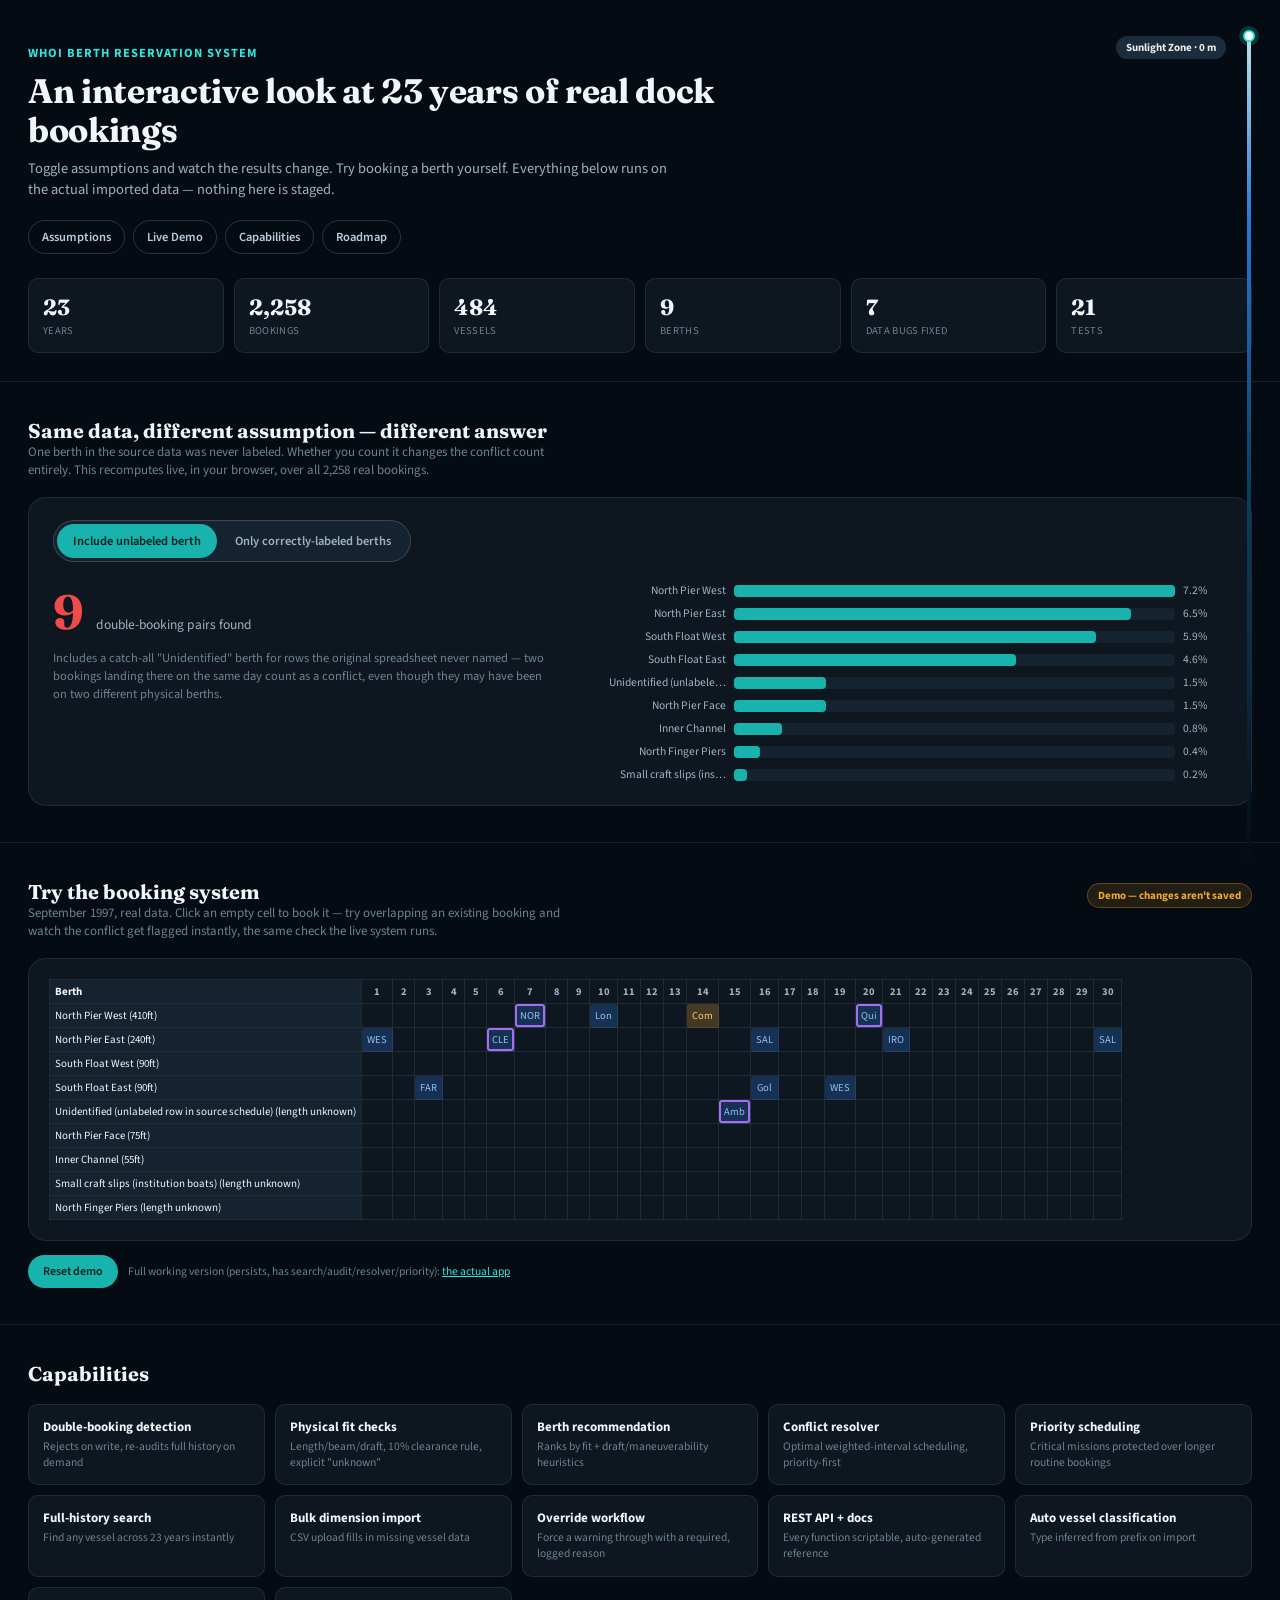
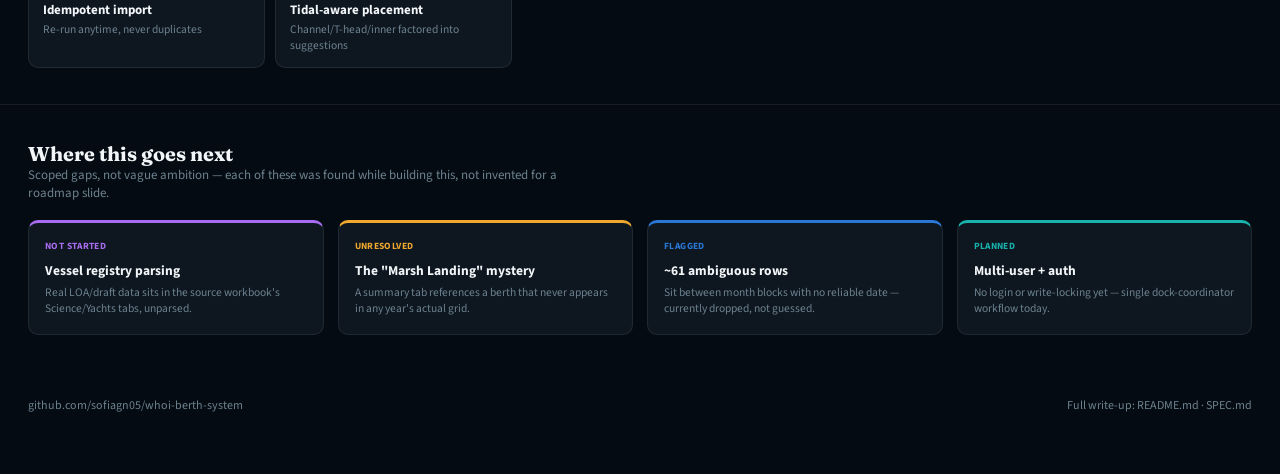
==== commit 0546b392: "Rebuild overview page as an actual interactive dashboard, not a report Replaced the prose-heavy writ" ====
--- a/docs/index.html
+++ b/docs/index.html
@@ -2,460 +2,403 @@
 <html lang="en">
 <head>
 <meta charset="utf-8">
-<title>Project Overview — WHOI Berth Reservation System</title>
-<meta name="description" content="An automated reservation and verification system for WHOI's berths, built and validated against 23 years of real booking records.">
+<title>WHOI Berth System — Interactive Overview</title>
+<meta name="description" content="Interactive dashboard for the WHOI berth reservation system, built on 23 years of real booking data.">
 <link rel="preconnect" href="https://fonts.googleapis.com">
 <link rel="preconnect" href="https://fonts.gstatic.com" crossorigin>
-<link href="https://fonts.googleapis.com/css2?family=Fraunces:opsz,wght@9..144,400;9..144,600;9..144,700&family=Source+Sans+3:wght@400;500;600;700&display=swap" rel="stylesheet">
+<link href="https://fonts.googleapis.com/css2?family=Fraunces:opsz,wght@9..144,600;9..144,700&family=Source+Sans+3:wght@400;500;600;700&display=swap" rel="stylesheet">
 <style>
-  :root {
-    --navy: #0b3d5c;
-    --navy-deep: #082b41;
-    --abyss: #041824;
-    --ocean: #2a78d6;
-    --teal: #0f8b8d;
-    --teal-bright: #17b3ac;
-    --ink: #142433;
-    --ink-soft: #4a5a68;
-    --paper: #f4f8f9;
-    --card: #ffffff;
-    --line: #dde4e6;
-    --given: #6c7a89;
-    --built: #0f8b8d;
-    --accent: #c96a2c;
-  }
-  * { box-sizing: border-box; }
-  body { margin: 0; background: var(--paper); font-family: "Source Sans 3", system-ui, sans-serif; color: var(--ink); }
-  h1, h2, h3 { font-family: "Fraunces", Georgia, serif; margin: 0; }
-  a { color: var(--ocean); text-decoration: none; }
-  p { margin: 0; }
-  .navlink { color: #cfe2f2; font-size: 13px; font-weight: 600; padding: 8px 14px; border-radius: 999px; border: 1px solid rgba(255,255,255,0.25); white-space: nowrap; transition: background 0.15s ease; }
-  .navlink:hover { background: rgba(23,179,172,0.25); border-color: var(--teal-bright); }
-
-  /* Ocean-depth reading gauge -- a nautical scroll indicator. As the reader
-     scrolls, the marker descends through the real oceanographic depth
-     zones WHOI itself studies (epipelagic through hadal). */
-  .depth-gauge { position: fixed; top: 0; right: 18px; bottom: 0; width: 34px; z-index: 40; display: flex; flex-direction: column; align-items: center; pointer-events: none; }
-  .depth-gauge-track { position: relative; width: 4px; flex: 1; margin: 40px 0; border-radius: 2px; background: linear-gradient(to bottom, #bfe3ea 0%, #2a78d6 22%, #0b3d5c 55%, #082b41 78%, #041824 100%); }
-  .depth-gauge-marker { position: absolute; left: 50%; width: 13px; height: 13px; border-radius: 50%; background: #ffffff; border: 2px solid var(--teal-bright); transform: translate(-50%, -50%); box-shadow: 0 0 0 4px rgba(23,179,172,0.18); transition: top 0.05s linear; }
-  .depth-gauge-label { position: fixed; right: 60px; font-size: 11px; font-weight: 700; color: #ffffff; background: var(--navy-deep); padding: 4px 10px; border-radius: 999px; white-space: nowrap; opacity: 0; transition: opacity 0.2s ease, top 0.05s linear; }
-  .depth-gauge-label.visible { opacity: 0.92; }
-  @media (max-width: 1100px) { .depth-gauge, .depth-gauge-label { display: none; } }
-
-  /* Wave divider -- a single restrained marine motif, not decoration piled on decoration */
-  .wave-divider { display: block; width: 100%; height: 34px; margin-top: -1px; }
-
-  /* Chart bar hover tooltip */
-  .viz-bar-row { position: relative; }
-  .viz-bar-tooltip { position: absolute; left: 160px; top: -30px; background: var(--navy-deep); color: #fff; font-size: 11.5px; font-weight: 600; padding: 5px 10px; border-radius: 6px; white-space: nowrap; opacity: 0; pointer-events: none; transform: translateY(4px); transition: opacity 0.15s ease, transform 0.15s ease; z-index: 5; }
-  .viz-bar-row:hover .viz-bar-tooltip { opacity: 1; transform: translateY(0); }
-  .viz-bar-row:hover .viz-bar-track { outline: 2px solid var(--teal-bright); outline-offset: 1px; }
-
-  /* Detail-level toggle */
-  .toggle { display: inline-flex; border: 1px solid rgba(255,255,255,0.3); border-radius: 999px; padding: 3px; gap: 2px; }
-  .toggle button { font-family: inherit; font-size: 12.5px; font-weight: 600; padding: 6px 14px; border-radius: 999px; border: none; background: transparent; color: #cfe2f2; cursor: pointer; }
-  .toggle button.active { background: #ffffff; color: var(--navy-deep); }
-  body.detail-summary .detail-text { display: none; }
-  body.detail-summary .card-compact { padding-bottom: 16px; }
-
-  /* Bar charts */
-  .viz-bar-row { display: flex; align-items: center; gap: 10px; margin-bottom: 8px; }
-  .viz-bar-label { width: 150px; flex-shrink: 0; font-size: 12.5px; color: var(--ink-soft); text-align: right; }
-  .viz-bar-track { flex: 1; height: 16px; background: #eef2f5; border-radius: 4px; position: relative; }
-  .viz-bar-fill { height: 100%; border-radius: 4px; min-width: 3px; }
-  .viz-bar-fill.fill-util { background: #2a78d6; }
-  .viz-bar-fill.fill-conflict { background: #d03b3b; }
-  .viz-bar-fill.fill-elevated { background: #6c5ce7; }
-  .viz-bar-fill.fill-routine { background: #9aa7b0; }
-  .viz-bar-value { width: 56px; flex-shrink: 0; font-size: 12.5px; font-weight: 600; color: var(--ink); font-variant-numeric: tabular-nums; }
-  .chart-card { background: var(--card); border: 1px solid var(--line); border-radius: 10px; padding: 20px 22px; }
-  .chart-title { font-size: 13px; font-weight: 700; color: var(--navy); margin-bottom: 14px; text-transform: uppercase; letter-spacing: 0.04em; }
+:root {
+  --bg:#050b12; --surface:#0e1720; --surface-2:#152230; --surface-3:#1e3140;
+  --border:rgba(255,255,255,0.08); --border-strong:rgba(255,255,255,0.16);
+  --text:#f2f6f8; --text-secondary:#9fb2c0; --text-tertiary:#6c828f;
+  --teal:#17b3ac; --teal-bright:#2ee6dd; --blue:#2a78d6; --purple:#a86cf0;
+  --amber:#f0a92e; --red:#ef4b4b; --green:#28c76f;
+  --radius:18px; --radius-sm:10px;
+  --font:"Source Sans 3",system-ui,sans-serif;
+}
+* { box-sizing:border-box; }
+body { margin:0; background:var(--bg); color:var(--text); font-family:var(--font); -webkit-font-smoothing:antialiased; }
+h1,h2,h3 { font-family:"Fraunces",Georgia,serif; margin:0; }
+p { margin:0; }
+a { color:var(--teal-bright); }
+code { background:var(--surface-2); border:1px solid var(--border); border-radius:5px; padding:1px 6px; font-size:12px; color:var(--teal-bright); }
+::-webkit-scrollbar{height:8px;width:8px} ::-webkit-scrollbar-thumb{background:var(--surface-3);border-radius:4px}
+
+.wrap { max-width:1280px; margin:0 auto; }
+.navlink { color:#bcd; font-size:12.5px; font-weight:600; padding:7px 13px; border-radius:999px; border:1px solid var(--border-strong); white-space:nowrap; text-decoration:none; }
+.navlink:hover { background:rgba(255,255,255,0.06); }
+
+/* depth gauge */
+.depth-gauge { position:fixed; top:0; right:16px; bottom:0; width:30px; z-index:40; display:flex; flex-direction:column; align-items:center; pointer-events:none; }
+.depth-gauge-track { position:relative; width:4px; flex:1; margin:36px 0; border-radius:2px; background:linear-gradient(to bottom,#bfe3ea 0%,#2a78d6 22%,#0b3d5c 55%,#082b41 78%,#050b12 100%); }
+.depth-gauge-marker { position:absolute; left:50%; width:12px; height:12px; border-radius:50%; background:#fff; border:2px solid var(--teal-bright); transform:translate(-50%,-50%); box-shadow:0 0 0 4px rgba(46,230,221,0.18); }
+.depth-gauge-label { position:fixed; right:54px; font-size:11px; font-weight:700; color:#fff; background:var(--surface-3); padding:4px 10px; border-radius:999px; white-space:nowrap; opacity:0; transition:opacity .2s; }
+.depth-gauge-label.visible { opacity:.92; }
+@media (max-width:1100px){ .depth-gauge,.depth-gauge-label{display:none} }
+
+header { padding:44px 28px 24px; }
+header .eyebrow { font-size:12.5px; font-weight:700; letter-spacing:.08em; text-transform:uppercase; color:var(--teal-bright); margin-bottom:10px; }
+header h1 { font-size:34px; font-weight:700; letter-spacing:-0.01em; max-width:760px; line-height:1.15; }
+header .tag { font-size:14.5px; color:var(--text-secondary); margin-top:8px; max-width:640px; }
+header nav { display:flex; gap:8px; flex-wrap:wrap; margin-top:20px; }
+
+.stats { display:grid; grid-template-columns:repeat(6,1fr); gap:10px; padding:0 28px 28px; }
+.stat { background:var(--surface); border:1px solid var(--border); border-radius:var(--radius-sm); padding:14px 14px; }
+.stat .n { font-family:"Fraunces",serif; font-size:22px; font-weight:700; }
+.stat .l { font-size:10.5px; color:var(--text-tertiary); text-transform:uppercase; letter-spacing:.03em; margin-top:2px; }
+
+section { padding:36px 28px; border-top:1px solid var(--border); }
+section > .sec-head { display:flex; align-items:baseline; justify-content:space-between; flex-wrap:wrap; gap:10px; margin-bottom:18px; }
+section h2 { font-size:20px; font-weight:700; }
+section .sec-sub { font-size:13px; color:var(--text-tertiary); max-width:560px; }
+
+/* assumptions toggle */
+.assume-panel { background:var(--surface); border:1px solid var(--border); border-radius:var(--radius); padding:22px 24px; }
+.assume-row { display:flex; align-items:center; gap:16px; flex-wrap:wrap; margin-bottom:20px; }
+.switch { display:inline-flex; background:var(--surface-2); border:1px solid var(--border-strong); border-radius:999px; padding:3px; gap:2px; }
+.switch button { font-family:var(--font); font-size:12.5px; font-weight:600; padding:8px 16px; border-radius:999px; border:none; background:transparent; color:var(--text-secondary); cursor:pointer; }
+.switch button.active { background:var(--teal); color:#03211f; }
+.result-big { display:flex; align-items:baseline; gap:12px; }
+.result-big .num { font-family:"Fraunces",serif; font-size:48px; font-weight:700; transition:color .2s; }
+.result-big .label { font-size:13.5px; color:var(--text-secondary); }
+.assume-explain { font-size:12.5px; color:var(--text-tertiary); margin-top:8px; max-width:520px; }
+.assume-grid { display:grid; grid-template-columns:1fr 1.3fr; gap:22px; margin-top:20px; }
+.mini-bars { display:flex; flex-direction:column; gap:6px; }
+.mini-bar-row { display:flex; align-items:center; gap:8px; font-size:11.5px; }
+.mini-bar-label { width:150px; text-align:right; color:var(--text-secondary); flex-shrink:0; }
+.mini-bar-track { flex:1; height:12px; background:var(--surface-2); border-radius:4px; }
+.mini-bar-fill { height:100%; border-radius:4px; background:var(--teal); transition:width .25s ease, opacity .25s ease; }
+.mini-bar-val { width:44px; font-variant-numeric:tabular-nums; color:var(--text-secondary); }
+.mini-bar-row.excluded .mini-bar-fill { opacity:0.15; }
+.mini-bar-row.excluded .mini-bar-label { color:var(--text-tertiary); text-decoration:line-through; }
+
+/* live grid demo */
+.demo-note { display:inline-flex; align-items:center; gap:6px; font-size:11px; font-weight:700; color:var(--amber); background:rgba(240,169,46,0.12); border:1px solid rgba(240,169,46,0.3); padding:4px 10px; border-radius:999px; }
+.demo-wrap { background:var(--surface); border:1px solid var(--border); border-radius:var(--radius); padding:20px; margin-top:16px; overflow-x:auto; }
+.demo-table { border-collapse:collapse; font-size:10.5px; white-space:nowrap; }
+.demo-table th,.demo-table td { border:1px solid var(--border); padding:4px 5px; text-align:center; min-width:22px; color:var(--text-secondary); }
+.demo-table th.berth,.demo-table td.berth { text-align:left; position:sticky; left:0; background:var(--surface-2); min-width:150px; color:var(--text); font-size:11px; }
+.demo-cell { cursor:pointer; border-radius:3px; }
+.demo-cell.vessel { background:rgba(42,120,214,0.28); color:#8fc0f5; }
+.demo-cell.event { background:rgba(240,169,46,0.24); color:#f5c877; }
+.demo-cell.elevated { box-shadow:inset 0 0 0 2px var(--purple); }
+.demo-cell.critical { box-shadow:inset 0 0 0 2px var(--red); }
+.demo-cell.conflict { background:repeating-linear-gradient(135deg, rgba(239,75,75,0.4) 0 4px, rgba(239,75,75,0.2) 4px 8px) !important; box-shadow:0 0 0 1px var(--red); font-weight:700; color:#ffb3b3; }
+.demo-cell:hover { outline:1px solid var(--teal-bright); }
+.demo-controls { display:flex; gap:10px; margin-top:14px; flex-wrap:wrap; }
+button.chip { font-family:var(--font); font-size:12px; font-weight:600; background:var(--surface-3); color:var(--text); border:1px solid var(--border-strong); border-radius:999px; padding:7px 14px; cursor:pointer; }
+button.chip:hover { background:#28414f; }
+button.chip.primary { background:var(--teal); color:#03211f; border-color:transparent; }
+
+/* popover / mini modal */
+.popover-backdrop { position:fixed; inset:0; background:rgba(0,0,0,0.55); backdrop-filter:blur(4px); display:none; align-items:center; justify-content:center; z-index:200; padding:20px; }
+.popover-backdrop.open { display:flex; }
+.popover { background:var(--surface-2); border:1px solid var(--border-strong); border-radius:var(--radius); padding:22px; width:100%; max-width:340px; }
+.popover h3 { font-size:15px; margin-bottom:12px; }
+.popover label { font-size:11.5px; font-weight:600; color:var(--text-secondary); display:block; margin-bottom:5px; }
+.popover input, .popover select { width:100%; padding:8px 10px; border-radius:8px; border:1px solid var(--border-strong); background:var(--surface); color:var(--text); font-size:13px; margin-bottom:12px; font-family:var(--font); }
+.popover .actions { display:flex; gap:8px; justify-content:flex-end; margin-top:6px; }
+.popover .issue { font-size:12px; padding:8px 10px; border-radius:8px; margin-bottom:10px; }
+.popover .issue.error { background:rgba(239,75,75,0.14); color:#ff9a9a; border:1px solid rgba(239,75,75,0.3); }
+.popover .issue.ok { background:rgba(40,199,111,0.14); color:#7fe6ac; border:1px solid rgba(40,199,111,0.3); }
+
+/* capability chips */
+.chip-grid { display:grid; grid-template-columns:repeat(auto-fill, minmax(210px,1fr)); gap:10px; }
+.cap-chip { background:var(--surface); border:1px solid var(--border); border-radius:var(--radius-sm); padding:13px 14px; }
+.cap-chip .t { font-size:13px; font-weight:700; margin-bottom:3px; }
+.cap-chip .d { font-size:11.5px; color:var(--text-tertiary); line-height:1.4; }
+
+/* roadmap */
+.roadmap { display:grid; grid-template-columns:repeat(4,1fr); gap:14px; }
+.road-card { background:var(--surface); border:1px solid var(--border); border-radius:var(--radius-sm); padding:16px; border-top:3px solid var(--accent, var(--teal)); }
+.road-card .status { font-size:9.5px; font-weight:700; text-transform:uppercase; letter-spacing:.04em; color:var(--accent, var(--teal)); margin-bottom:8px; }
+.road-card .t { font-size:13.5px; font-weight:700; margin-bottom:5px; }
+.road-card .d { font-size:11.5px; color:var(--text-tertiary); line-height:1.45; }
+
+footer { padding:26px 28px 60px; display:flex; justify-content:space-between; flex-wrap:wrap; gap:10px; font-size:12px; color:var(--text-tertiary); }
+
+@media (max-width: 900px) {
+  .stats { grid-template-columns:repeat(3,1fr); }
+  .assume-grid { grid-template-columns:1fr; }
+  .roadmap { grid-template-columns:repeat(2,1fr); }
+}
 </style>
 </head>
 <body>
 
-<!-- OCEAN-DEPTH READING GAUGE: descends through real oceanographic zones as the page scrolls -->
-<div class="depth-gauge" aria-hidden="true">
-  <div class="depth-gauge-track" id="depth-track">
-    <div class="depth-gauge-marker" id="depth-marker" style="top:0%"></div>
+<div class="depth-gauge"><div class="depth-gauge-track" id="depth-track"><div class="depth-gauge-marker" id="depth-marker" style="top:0%"></div></div></div>
+<div class="depth-gauge-label" id="depth-label">Sunlight Zone · 0 m</div>
+
+<div class="wrap">
+  <header>
+    <div class="eyebrow">WHOI Berth Reservation System</div>
+    <h1>An interactive look at 23 years of real dock bookings</h1>
+    <p class="tag">Toggle assumptions and watch the results change. Try booking a berth yourself. Everything below runs on the actual imported data — nothing here is staged.</p>
+    <nav>
+      <a class="navlink" href="#assumptions">Assumptions</a>
+      <a class="navlink" href="#demo">Live Demo</a>
+      <a class="navlink" href="#capabilities">Capabilities</a>
+      <a class="navlink" href="#roadmap">Roadmap</a>
+    </nav>
+  </header>
+
+  <div class="stats">
+    <div class="stat"><div class="n">23</div><div class="l">years</div></div>
+    <div class="stat"><div class="n">2,258</div><div class="l">bookings</div></div>
+    <div class="stat"><div class="n">484</div><div class="l">vessels</div></div>
+    <div class="stat"><div class="n">9</div><div class="l">berths</div></div>
+    <div class="stat"><div class="n">7</div><div class="l">data bugs fixed</div></div>
+    <div class="stat"><div class="n">21</div><div class="l">tests</div></div>
   </div>
-</div>
-<div class="depth-gauge-label" id="depth-label">Sunlight Zone &middot; 0 m</div>
-
-<div style="width: 100%; max-width: 1440px; margin: 0 auto; display: flex; flex-direction: column;">
-
-  <!-- HEADER -->
-  <div style="background: var(--navy-deep); padding: 64px 96px 32px; display: flex; flex-direction: column; gap: 16px;">
-    <div style="display: flex; align-items: center; justify-content: space-between; flex-wrap: wrap; gap: 16px;">
-      <div style="font-size: 13px; font-weight: 600; letter-spacing: 0.1em; text-transform: uppercase; color: #9fc3e0;">Project Overview &nbsp;&middot;&nbsp; WHOI Berth Reservation System</div>
-      <div style="display: flex; gap: 16px; align-items: center; flex-wrap: wrap;">
-        <div style="display: flex; gap: 8px; flex-wrap: wrap;">
-          <a class="navlink" href="#problems">Core Requirements</a>
-          <a class="navlink" href="#capabilities">Capabilities</a>
-          <a class="navlink" href="#priority">Priority Scheduling</a>
-          <a class="navlink" href="#findings">Data Findings</a>
-          <a class="navlink" href="#process">Process</a>
-        </div>
-        <div class="toggle" role="group" aria-label="Level of detail">
-          <button type="button" id="detail-summary-btn" onclick="setDetailLevel('summary')">Summary</button>
-          <button type="button" id="detail-full-btn" class="active" onclick="setDetailLevel('full')">Full Detail</button>
+
+  <section id="assumptions">
+    <div class="sec-head">
+      <div>
+        <h2>Same data, different assumption — different answer</h2>
+        <p class="sec-sub">One berth in the source data was never labeled. Whether you count it changes the conflict count entirely. This recomputes live, in your browser, over all 2,258 real bookings.</p>
+      </div>
+    </div>
+    <div class="assume-panel">
+      <div class="assume-row">
+        <div class="switch" id="assume-switch">
+          <button data-mode="include" class="active">Include unlabeled berth</button>
+          <button data-mode="exclude">Only correctly-labeled berths</button>
         </div>
       </div>
-    </div>
-    <h1 style="font-size: 42px; font-weight: 600; color: #ffffff; max-width: 920px; line-height: 1.18; margin-top: 12px;">An Automated Reservation and Verification System for WHOI's Berths</h1>
-    <p style="font-size: 17px; color: #c9dced; max-width: 840px; line-height: 1.55;">WHOI's dock schedule has been maintained as a spreadsheet grid, reviewed manually for two operational risks: berths double-booked for overlapping dates, and vessels assigned to slips they do not physically fit. This system replaces that manual review with automated checks, designed and validated against the facility's full 23-year booking history.</p>
-  </div>
-
-  <!-- STAT STRIP -->
-  <div style="background: var(--navy); display: grid; grid-template-columns: repeat(6, 1fr);">
-    <div style="padding: 22px 12px; text-align: center; border-right: 1px solid rgba(255,255,255,0.15);">
-      <div style="font-family: 'Fraunces', serif; font-size: 28px; font-weight: 600; color: #ffffff;">23</div>
-      <div style="font-size: 12px; color: #b7cfe4; margin-top: 4px;">years of records</div>
-    </div>
-    <div style="padding: 22px 12px; text-align: center; border-right: 1px solid rgba(255,255,255,0.15);">
-      <div style="font-family: 'Fraunces', serif; font-size: 28px; font-weight: 600; color: #ffffff;">2,258</div>
-      <div style="font-size: 12px; color: #b7cfe4; margin-top: 4px;">bookings processed</div>
-    </div>
-    <div style="padding: 22px 12px; text-align: center; border-right: 1px solid rgba(255,255,255,0.15);">
-      <div style="font-family: 'Fraunces', serif; font-size: 28px; font-weight: 600; color: #ffffff;">484</div>
-      <div style="font-size: 12px; color: #b7cfe4; margin-top: 4px;">vessels identified</div>
-    </div>
-    <div style="padding: 22px 12px; text-align: center; border-right: 1px solid rgba(255,255,255,0.15);">
-      <div style="font-family: 'Fraunces', serif; font-size: 28px; font-weight: 600; color: #ffffff;">7</div>
-      <div style="font-size: 12px; color: #b7cfe4; margin-top: 4px;">data defects resolved</div>
-    </div>
-    <div style="padding: 22px 12px; text-align: center; border-right: 1px solid rgba(255,255,255,0.15);">
-      <div style="font-family: 'Fraunces', serif; font-size: 28px; font-weight: 600; color: #ffffff;">9</div>
-      <div style="font-size: 12px; color: #b7cfe4; margin-top: 4px;">conflicts identified</div>
-    </div>
-    <div style="padding: 22px 12px; text-align: center;">
-      <div style="font-family: 'Fraunces', serif; font-size: 28px; font-weight: 600; color: #ffffff;">21</div>
-      <div style="font-size: 12px; color: #b7cfe4; margin-top: 4px;">automated tests</div>
-    </div>
-  </div>
-
-  <!-- WAVE DIVIDER: navy stat strip into the paper background below -->
-  <svg class="wave-divider" viewBox="0 0 1440 40" preserveAspectRatio="none" role="presentation">
-    <path d="M0,0 L1440,0 L1440,18 C1200,34 1080,6 840,16 C600,26 480,4 240,14 C120,19 60,12 0,20 Z" fill="var(--navy)"></path>
-  </svg>
-
-  <!-- DATA AT A GLANCE: REAL CHARTS -->
-  <div style="padding: 40px 96px 8px;">
-    <h2 style="font-size: 21px; font-weight: 600; color: var(--navy); margin-bottom: 16px;">Data at a Glance</h2>
-    <div style="display: grid; grid-template-columns: 1.1fr 1fr 0.8fr; gap: 20px;">
-
-      <div class="chart-card">
-        <div class="chart-title">Berth Utilization</div>
-        <div class="viz-bar-row"><div class="viz-bar-label">North Pier West</div><div class="viz-bar-track"><div class="viz-bar-fill fill-util" style="width:90%"></div></div><div class="viz-bar-value">7.2%</div><div class="viz-bar-tooltip">North Pier West: 7.2%</div></div>
-        <div class="viz-bar-row"><div class="viz-bar-label">North Pier East</div><div class="viz-bar-track"><div class="viz-bar-fill fill-util" style="width:81%"></div></div><div class="viz-bar-value">6.5%</div><div class="viz-bar-tooltip">North Pier East: 6.5%</div></div>
-        <div class="viz-bar-row"><div class="viz-bar-label">South Float West</div><div class="viz-bar-track"><div class="viz-bar-fill fill-util" style="width:74%"></div></div><div class="viz-bar-value">5.9%</div><div class="viz-bar-tooltip">South Float West: 5.9%</div></div>
-        <div class="viz-bar-row"><div class="viz-bar-label">South Float East</div><div class="viz-bar-track"><div class="viz-bar-fill fill-util" style="width:58%"></div></div><div class="viz-bar-value">4.6%</div><div class="viz-bar-tooltip">South Float East: 4.6%</div></div>
-        <div class="viz-bar-row"><div class="viz-bar-label">Unidentified</div><div class="viz-bar-track"><div class="viz-bar-fill fill-util" style="width:19%"></div></div><div class="viz-bar-value">1.5%</div><div class="viz-bar-tooltip">Unidentified: 1.5%</div></div>
-        <div class="viz-bar-row"><div class="viz-bar-label">North Pier Face</div><div class="viz-bar-track"><div class="viz-bar-fill fill-util" style="width:19%"></div></div><div class="viz-bar-value">1.5%</div><div class="viz-bar-tooltip">North Pier Face: 1.5%</div></div>
-        <div class="viz-bar-row"><div class="viz-bar-label">Inner Channel</div><div class="viz-bar-track"><div class="viz-bar-fill fill-util" style="width:10%"></div></div><div class="viz-bar-value">0.8%</div><div class="viz-bar-tooltip">Inner Channel: 0.8%</div></div>
-        <div class="viz-bar-row"><div class="viz-bar-label">North Finger Piers</div><div class="viz-bar-track"><div class="viz-bar-fill fill-util" style="width:5%"></div></div><div class="viz-bar-value">0.4%</div><div class="viz-bar-tooltip">North Finger Piers: 0.4%</div></div>
-        <div class="viz-bar-row" style="margin-bottom:0"><div class="viz-bar-label">Small craft slips</div><div class="viz-bar-track"><div class="viz-bar-fill fill-util" style="width:3%"></div></div><div class="viz-bar-value">0.2%</div><div class="viz-bar-tooltip">Small craft slips: 0.2%</div></div>
+      <div class="assume-grid">
+        <div>
+          <div class="result-big"><span class="num" id="conflict-num">9</span><span class="label">double-booking pairs found</span></div>
+          <p class="assume-explain" id="assume-explain">Includes a catch-all "Unidentified" berth for rows the original spreadsheet never named — two bookings landing there on the same day count as a conflict, even though they may have been on two different physical berths.</p>
+        </div>
+        <div class="mini-bars" id="util-bars"></div>
       </div>
-
-      <div class="chart-card">
-        <div class="chart-title">Double-Booked Days by Month</div>
-        <div class="viz-bar-row"><div class="viz-bar-label">2008-08</div><div class="viz-bar-track"><div class="viz-bar-fill fill-conflict" style="width:50%"></div></div><div class="viz-bar-value">1 day</div><div class="viz-bar-tooltip">2008-08: 1 day</div></div>
-        <div class="viz-bar-row"><div class="viz-bar-label">2010-08</div><div class="viz-bar-track"><div class="viz-bar-fill fill-conflict" style="width:50%"></div></div><div class="viz-bar-value">1 day</div><div class="viz-bar-tooltip">2010-08: 1 day</div></div>
-        <div class="viz-bar-row"><div class="viz-bar-label">2011-08</div><div class="viz-bar-track"><div class="viz-bar-fill fill-conflict" style="width:100%"></div></div><div class="viz-bar-value">2 days</div><div class="viz-bar-tooltip">2011-08: 2 days</div></div>
-        <div class="viz-bar-row"><div class="viz-bar-label">2011-09</div><div class="viz-bar-track"><div class="viz-bar-fill fill-conflict" style="width:50%"></div></div><div class="viz-bar-value">1 day</div><div class="viz-bar-tooltip">2011-09: 1 day</div></div>
-        <div class="viz-bar-row"><div class="viz-bar-label">2013-02</div><div class="viz-bar-track"><div class="viz-bar-fill fill-conflict" style="width:50%"></div></div><div class="viz-bar-value">1 day</div><div class="viz-bar-tooltip">2013-02: 1 day</div></div>
-        <div class="viz-bar-row"><div class="viz-bar-label">2013-07</div><div class="viz-bar-track"><div class="viz-bar-fill fill-conflict" style="width:50%"></div></div><div class="viz-bar-value">1 day</div><div class="viz-bar-tooltip">2013-07: 1 day</div></div>
-        <div class="viz-bar-row"><div class="viz-bar-label">2015-06</div><div class="viz-bar-track"><div class="viz-bar-fill fill-conflict" style="width:50%"></div></div><div class="viz-bar-value">1 day</div><div class="viz-bar-tooltip">2015-06: 1 day</div></div>
-        <div class="viz-bar-row" style="margin-bottom:0"><div class="viz-bar-label">2015-07</div><div class="viz-bar-track"><div class="viz-bar-fill fill-conflict" style="width:50%"></div></div><div class="viz-bar-value">1 day</div><div class="viz-bar-tooltip">2015-07: 1 day</div></div>
+    </div>
+  </section>
+
+  <section id="demo">
+    <div class="sec-head">
+      <div>
+        <h2>Try the booking system</h2>
+        <p class="sec-sub">September 1997, real data. Click an empty cell to book it — try overlapping an existing booking and watch the conflict get flagged instantly, the same check the live system runs.</p>
       </div>
-
-      <div class="chart-card">
-        <div class="chart-title">Bookings by Priority</div>
-        <div class="viz-bar-row"><div class="viz-bar-label">Routine</div><div class="viz-bar-track"><div class="viz-bar-fill fill-routine" style="width:100%"></div></div><div class="viz-bar-value">1,390</div><div class="viz-bar-tooltip">Routine: 1,390</div></div>
-        <div class="viz-bar-row" style="margin-bottom:0"><div class="viz-bar-label">Elevated</div><div class="viz-bar-track"><div class="viz-bar-fill fill-elevated" style="width:62%"></div></div><div class="viz-bar-value">868</div><div class="viz-bar-tooltip">Elevated: 868</div></div>
-        <p class="detail-text" style="font-size: 12px; color: var(--ink-soft); margin-top: 16px; line-height: 1.5;">Elevated bookings are applied automatically to research vessels and Coast Guard cutters identified during import (see Priority-Aware Conflict Resolution, below).</p>
-      </div>
-
-    </div>
-  </div>
-
-  <!-- STARTING CONDITIONS / APPROACH SUMMARY -->
-  <div style="padding: 56px 96px 8px; display: grid; grid-template-columns: 1fr 1fr; gap: 40px;">
-    <div style="display: flex; flex-direction: column; gap: 14px;">
-      <div style="display: flex; align-items: center; gap: 10px;">
-        <div style="width: 10px; height: 10px; border-radius: 50%; background: var(--given);"></div>
-        <div style="font-size: 13px; font-weight: 700; letter-spacing: 0.08em; text-transform: uppercase; color: var(--given);">Starting Conditions</div>
-      </div>
-      <h2 style="font-size: 23px; font-weight: 600; color: var(--ink);">A spreadsheet workbook, reviewed manually</h2>
-      <ul style="margin: 0; padding-left: 20px; display: flex; flex-direction: column; gap: 10px; font-size: 15px; color: var(--ink-soft); line-height: 1.55;">
-        <li>A 23-tab workbook (1997&ndash;2019): berths as rows, days as columns, occupant names entered as free text</li>
-        <li>Berth length embedded in row labels; no structured fields anywhere in the source</li>
-        <li>No vessel dimension data (length, beam, draft) recorded in the schedule</li>
-        <li>Double-bookings identified only through manual visual review of the grid</li>
-        <li>No mechanism to confirm a vessel physically fits its assigned berth</li>
-        <li>Formatting inconsistent across years: three distinct header layouts, unlabeled rows, one mislabeled year</li>
-      </ul>
-    </div>
-    <div style="display: flex; flex-direction: column; gap: 14px;">
-      <div style="display: flex; align-items: center; gap: 10px;">
-        <div style="width: 10px; height: 10px; border-radius: 50%; background: var(--built);"></div>
-        <div style="font-size: 13px; font-weight: 700; letter-spacing: 0.08em; text-transform: uppercase; color: var(--built);">Approach</div>
-      </div>
-      <h2 style="font-size: 23px; font-weight: 600; color: var(--ink);">Design the system, then validate it against the full record</h2>
-      <ul style="margin: 0; padding-left: 20px; display: flex; flex-direction: column; gap: 10px; font-size: 15px; color: var(--ink-soft); line-height: 1.55;">
-        <li>A structured application (FastAPI, SQLite) with a normalized data model for berths, vessels, and bookings</li>
-        <li>Automatic double-booking rejection, applied at entry and re-verified retroactively across all 23 years</li>
-        <li>Automatic fit-checking against length, beam, and draft, with unknown data treated as its own explicit state</li>
-        <li>An import pipeline engineered to handle every year of source data, not only an initial sample</li>
-        <li>A utilization dashboard, a conflict-resolution engine, full-history search, and bulk data import</li>
-        <li>21 automated tests, continuous integration on every change, and a written specification of requirements and verification</li>
-      </ul>
-    </div>
-  </div>
-
-  <!-- SECTION 1: CORE REQUIREMENTS -->
-  <div id="problems" style="padding: 56px 96px 8px; scroll-margin-top: 24px;">
-    <div style="display: flex; align-items: baseline; gap: 12px; border-bottom: 2px solid var(--navy); padding-bottom: 12px; margin-bottom: 28px;">
-      <h2 style="font-size: 21px; font-weight: 600; color: var(--navy);">1. Core Requirements</h2>
-    </div>
-    <div style="display: grid; grid-template-columns: 1fr 1fr; gap: 24px;">
-      <div style="background: var(--card); border: 1px solid var(--line); border-radius: 10px; padding: 24px;">
-        <h3 style="font-size: 17px; font-weight: 600; margin-bottom: 8px;">Double-Booking Detection</h3>
-        <p class="detail-text" style="font-size: 14px; color: var(--ink-soft); line-height: 1.6;">Every new reservation is checked against existing reservations on the same berth for overlapping dates. A conflicting request is rejected and identifies the specific reservation it collides with; the full history can also be re-audited on demand.</p>
-      </div>
-      <div style="background: var(--card); border: 1px solid var(--line); border-radius: 10px; padding: 24px;">
-        <h3 style="font-size: 17px; font-weight: 600; margin-bottom: 8px;">Physical Fit Verification</h3>
-        <p class="detail-text" style="font-size: 14px; color: var(--ink-soft); line-height: 1.6;">A vessel exceeding a berth's length is rejected outright; a berth offering less than the standard 10% clearance margin generates a warning. Beam and draft are checked the same way. When a dimension is unknown, the system states that explicitly rather than assuming a pass.</p>
-      </div>
-    </div>
-  </div>
-
-  <!-- SECTION 2: CAPABILITIES -->
-  <div id="capabilities" style="padding: 56px 96px 8px; scroll-margin-top: 24px;">
-    <div style="display: flex; align-items: baseline; gap: 12px; border-bottom: 2px solid var(--navy); padding-bottom: 12px; margin-bottom: 28px;">
-      <h2 style="font-size: 21px; font-weight: 600; color: var(--navy);">2. Capabilities Beyond the Core Requirements</h2>
-    </div>
-    <div style="display: grid; grid-template-columns: 1fr 1fr 1fr; gap: 20px;">
-      <div style="background: var(--card); border: 1px solid var(--line); border-radius: 10px; padding: 22px; display: flex; flex-direction: column; gap: 8px;">
-        <h3 style="font-size: 15px; font-weight: 600;">Berth Recommendation</h3>
-        <p class="detail-text" style="font-size: 13.5px; color: var(--ink-soft); line-height: 1.55;">Ranks available, fitting berths by efficient use of space, favoring channel-adjacent berths for deep-draft vessels and easier-access berths for guest or novice crews.</p>
-      </div>
-      <div style="background: var(--card); border: 1px solid var(--line); border-radius: 10px; padding: 22px; display: flex; flex-direction: column; gap: 8px;">
-        <h3 style="font-size: 15px; font-weight: 600;">Utilization Dashboard</h3>
-        <p class="detail-text" style="font-size: 13.5px; color: var(--ink-soft); line-height: 1.55;">Reports berth occupancy, double-booked days by month, and highest-usage vessels &mdash; visibility an audit list alone does not provide.</p>
-      </div>
-      <div style="background: var(--card); border: 1px solid var(--line); border-radius: 10px; padding: 22px; display: flex; flex-direction: column; gap: 8px;">
-        <h3 style="font-size: 15px; font-weight: 600;">Conflict Resolution Engine</h3>
-        <p class="detail-text" style="font-size: 13.5px; color: var(--ink-soft); line-height: 1.55;">Resolves every outstanding conflict in a single pass using a proven scheduling algorithm that mathematically guarantees the best possible outcome, rather than correcting bookings one at a time.</p>
-      </div>
-      <div style="background: var(--card); border: 1px solid var(--line); border-radius: 10px; padding: 22px; display: flex; flex-direction: column; gap: 8px;">
-        <h3 style="font-size: 15px; font-weight: 600;">Full-History Search</h3>
-        <p class="detail-text" style="font-size: 13.5px; color: var(--ink-soft); line-height: 1.55;">Locates a vessel or event by name across all 23 years and navigates directly to the matching record, without paging through individual months.</p>
-      </div>
-      <div style="background: var(--card); border: 1px solid var(--line); border-radius: 10px; padding: 22px; display: flex; flex-direction: column; gap: 8px;">
-        <h3 style="font-size: 15px; font-weight: 600;">Bulk Dimension Import</h3>
-        <p class="detail-text" style="font-size: 13.5px; color: var(--ink-soft); line-height: 1.55;">A CSV upload populates vessel length, beam, and draft by name. Verified in production use to reduce open fit-verification warnings from 31 to 1 on the initial data subset.</p>
-      </div>
-      <div style="background: var(--card); border: 1px solid var(--line); border-radius: 10px; padding: 22px; display: flex; flex-direction: column; gap: 8px;">
-        <h3 style="font-size: 15px; font-weight: 600;">Interactive Schedule Grid</h3>
-        <p class="detail-text" style="font-size: 13.5px; color: var(--ink-soft); line-height: 1.55;">The same berth-by-day layout staff have relied on, rebuilt as a working interface: select to book, select to inspect, conflicts flagged automatically.</p>
-      </div>
-      <div style="background: var(--card); border: 1px solid var(--line); border-radius: 10px; padding: 22px; display: flex; flex-direction: column; gap: 8px;">
-        <h3 style="font-size: 15px; font-weight: 600;">Documented Override Workflow</h3>
-        <p class="detail-text" style="font-size: 13.5px; color: var(--ink-soft); line-height: 1.55;">A booking that only trips a soft warning (marginal clearance, for example) can be approved deliberately rather than automatically blocked, and the system requires a stated reason, preserving a clear record of every exception.</p>
-      </div>
-      <div style="background: var(--card); border: 1px solid var(--line); border-radius: 10px; padding: 22px; display: flex; flex-direction: column; gap: 8px;">
-        <h3 style="font-size: 15px; font-weight: 600;">RESTful API with Live Documentation</h3>
-        <p class="detail-text" style="font-size: 13.5px; color: var(--ink-soft); line-height: 1.55;">Every function &mdash; booking, search, dimension import, conflict resolution &mdash; is exposed through a documented API with interactive, auto-generated reference documentation, so the system can integrate with other tools, not only its own interface.</p>
-      </div>
-      <div style="background: var(--card); border: 1px solid var(--line); border-radius: 10px; padding: 22px; display: flex; flex-direction: column; gap: 8px;">
-        <h3 style="font-size: 15px; font-weight: 600;">Automatic Vessel Classification</h3>
-        <p class="detail-text" style="font-size: 13.5px; color: var(--ink-soft); line-height: 1.55;">Vessel type is inferred directly from standard designation prefixes (research, fishing, motor, sailing, tug, barge) during import, populating the registry without manual data entry.</p>
-      </div>
-      <div style="background: var(--card); border: 1px solid var(--line); border-radius: 10px; padding: 22px; display: flex; flex-direction: column; gap: 8px;">
-        <h3 style="font-size: 15px; font-weight: 600;">Repeatable, Non-Destructive Import</h3>
-        <p class="detail-text" style="font-size: 13.5px; color: var(--ink-soft); line-height: 1.55;">Re-running the import against updated source records never creates a duplicate booking; existing data is checked before anything new is written, so the process can be run again at any time with no cleanup required.</p>
-      </div>
-      <div style="background: var(--card); border: 1px solid var(--line); border-radius: 10px; padding: 22px; display: flex; flex-direction: column; gap: 8px;">
-        <h3 style="font-size: 15px; font-weight: 600;">Tidal and Maneuverability-Aware Placement</h3>
-        <p class="detail-text" style="font-size: 13.5px; color: var(--ink-soft); line-height: 1.55;">Berths are categorized by physical characteristics &mdash; channel-adjacent, T-head, alongside, inner &mdash; and both the recommendation and resolution engines factor these into placement, not length alone.</p>
-      </div>
-    </div>
-  </div>
-
-  <!-- SPOTLIGHT: PRIORITY-AWARE SCHEDULING -->
-  <div id="priority" style="padding: 8px 96px 56px; scroll-margin-top: 24px;">
-    <div style="background: var(--navy-deep); border-radius: 14px; padding: 40px 44px; display: grid; grid-template-columns: 1.1fr 0.9fr; gap: 44px;">
-      <div style="display: flex; flex-direction: column; gap: 14px;">
-        <div style="font-size: 12px; font-weight: 700; letter-spacing: 0.1em; text-transform: uppercase; color: #7fd4c0;">Capability Spotlight</div>
-        <h2 style="font-size: 26px; font-weight: 600; color: #ffffff; line-height: 1.25;">Priority-Aware Conflict Resolution</h2>
-        <p class="detail-text" style="font-size: 14.5px; color: #c9dced; line-height: 1.65;">Not all of WHOI's work carries equal operational stakes. A funded, time-boxed expedition &mdash; supporting ocean-climate solutions, deep-sea engineering, or ecological resilience research under initiatives such as the Campaign for Our Ocean Planet &mdash; is not interchangeable with a routine guest visit when a berth conflict has to be resolved. This system makes that distinction explicit rather than treating every reservation as equally displaceable.</p>
-        <p class="detail-text" style="font-size: 14.5px; color: #c9dced; line-height: 1.65;">Every booking carries a priority tier. The conflict-resolution engine ranks priority ahead of reservation length: a two-day critical mission is protected over a twenty-one-day routine booking it conflicts with &mdash; the reverse of what a length-only rule would produce. This was confirmed both in isolated testing and against a live database, not assumed from the algorithm design alone.</p>
-        <div style="display: flex; gap: 28px; margin-top: 8px;">
-          <div>
-            <div style="font-family: 'Fraunces', serif; font-size: 26px; font-weight: 600; color: #ffffff;">868</div>
-            <div style="font-size: 12px; color: #9fc3e0;">bookings auto-elevated on import</div>
-          </div>
-          <div>
-            <div style="font-family: 'Fraunces', serif; font-size: 26px; font-weight: 600; color: #ffffff;">2</div>
-            <div style="font-size: 12px; color: #9fc3e0;">dedicated resolver tests, plus a live integration check</div>
-          </div>
-        </div>
-      </div>
-      <div style="display: flex; flex-direction: column; gap: 12px; justify-content: center;">
-        <div style="background: rgba(255,255,255,0.06); border: 1px solid rgba(255,255,255,0.12); border-radius: 10px; padding: 16px 18px;">
-          <div style="font-size: 13px; font-weight: 700; color: #ffffff; margin-bottom: 4px;">Routine &mdash; default</div>
-          <div style="font-size: 13px; color: #b7cfe4; line-height: 1.5;">Guest vessels, community events, and ordinary visits.</div>
-        </div>
-        <div style="background: rgba(108,92,231,0.16); border: 1px solid #6c5ce7; border-radius: 10px; padding: 16px 18px;">
-          <div style="font-size: 13px; font-weight: 700; color: #ffffff; margin-bottom: 4px;">Elevated &mdash; standing programs</div>
-          <div style="font-size: 13px; color: #d9d4fb; line-height: 1.5;">Applied automatically to research vessels and Coast Guard cutters identified during import.</div>
-        </div>
-        <div style="background: rgba(179,0,27,0.16); border: 1px solid #b3001b; border-radius: 10px; padding: 16px 18px;">
-          <div style="font-size: 13px; font-weight: 700; color: #ffffff; margin-bottom: 4px;">Critical &mdash; mission-critical work</div>
-          <div style="font-size: 13px; color: #f3c9cf; line-height: 1.5;">Reserved for time-boxed missions where a scheduling conflict carries real operational cost.</div>
-        </div>
-      </div>
-    </div>
-  </div>
-
-  <!-- SECTION 3: DATA FINDINGS -->
-  <div id="findings" style="padding: 56px 96px 8px; scroll-margin-top: 24px;">
-    <div style="display: flex; align-items: baseline; gap: 12px; border-bottom: 2px solid var(--navy); padding-bottom: 12px; margin-bottom: 12px;">
-      <h2 style="font-size: 21px; font-weight: 600; color: var(--navy);">3. Data Quality Findings Across 23 Years of Records</h2>
-    </div>
-    <p style="font-size: 14px; color: var(--ink-soft); margin-bottom: 24px; max-width: 900px; line-height: 1.6;">Each finding below was identified by running the import process against the complete, unmodified source workbook and auditing its output for correctness &mdash; not by inspecting the code in isolation.</p>
-    <div style="display: flex; flex-direction: column; gap: 10px;">
-
-      <div style="display: grid; grid-template-columns: 250px 1fr; gap: 18px; padding: 16px 20px; background: var(--card); border: 1px solid var(--line); border-radius: 8px;">
-        <div style="font-size: 14px; font-weight: 600; color: var(--navy);">Three header layouts, one parser</div>
-        <div class="detail-text" style="font-size: 13.5px; color: var(--ink-soft); line-height: 1.55;">The month header, weekday row, and day-number row appear in three distinct arrangements across the workbook. The least common arrangement, where day numbers are embedded in the header itself, initially produced zero bookings for 15 of the 23 years.</div>
-      </div>
-
-      <div style="display: grid; grid-template-columns: 250px 1fr; gap: 18px; padding: 16px 20px; background: var(--card); border: 1px solid var(--line); border-radius: 8px;">
-        <div style="font-size: 14px; font-weight: 600; color: var(--navy);">Unlabeled berth rows</div>
-        <div class="detail-text" style="font-size: 13.5px; color: var(--ink-soft); line-height: 1.55;">Rows containing real bookings but no berth name were indistinguishable from a blank row marking the end of a month, causing the reservation to be dropped. These are now retained under an explicit "Unidentified" berth category.</div>
-      </div>
-
-      <div style="display: grid; grid-template-columns: 250px 1fr; gap: 18px; padding: 16px 20px; background: var(--card); border: 1px solid var(--line); border-radius: 8px;">
-        <div style="font-size: 14px; font-weight: 600; color: var(--navy);">Non-standard berth names</div>
-        <div class="detail-text" style="font-size: 13.5px; color: var(--ink-soft); line-height: 1.55;">Two berths &mdash; "North Finger Piers" and "Small craft slips (institution boats)" &mdash; do not follow the standard "Name - Length" format. Six years of Finger Piers bookings were excluded from import before this was identified and corrected.</div>
-      </div>
-
-      <div style="display: grid; grid-template-columns: 250px 1fr; gap: 18px; padding: 16px 20px; background: var(--card); border: 1px solid var(--line); border-radius: 8px;">
-        <div style="font-size: 14px; font-weight: 600; color: var(--navy);">Misread month boundaries</div>
-        <div class="detail-text" style="font-size: 13.5px; color: var(--ink-soft); line-height: 1.55;">A month header written without its year was not recognized as the end of the prior month's block, causing that header row to be misread as a berth &mdash; producing invalid entries literally named "July" and "August."</div>
-      </div>
-
-      <div style="display: grid; grid-template-columns: 250px 1fr; gap: 18px; padding: 16px 20px; background: var(--card); border: 1px solid var(--line); border-radius: 8px;">
-        <div style="font-size: 14px; font-weight: 600; color: var(--navy);">A labeling error in the source</div>
-        <div class="detail-text" style="font-size: 13.5px; color: var(--ink-soft); line-height: 1.55;">The 2010 tab's own November and December headers are mislabeled 2018, with vessel names positioned in what should be day-number cells. Accepting that row as valid produced incorrectly dated bookings and a fabricated vessel entry. A validation rule now requires day-numbering to begin at 1, rejecting the malformed row instead of guessing.</div>
-      </div>
-
-      <div style="display: grid; grid-template-columns: 250px 1fr; gap: 18px; padding: 16px 20px; background: var(--card); border: 1px solid var(--line); border-radius: 8px;">
-        <div style="font-size: 14px; font-weight: 600; color: var(--navy);">Operational notes recorded as vessels</div>
-        <div class="detail-text" style="font-size: 13.5px; color: var(--ink-soft); line-height: 1.55;">Scheduling notes and maintenance entries (arrival times, "Bollard replacement, west face," "Fueling @0800") were being recorded as vessel bookings. These are now correctly classified as operational events, not reservations.</div>
-      </div>
-
-    </div>
-  </div>
-
-  <!-- SECTION 4: PROCESS -->
-  <div id="process" style="padding: 56px 96px 64px; scroll-margin-top: 24px;">
-    <div style="display: flex; align-items: baseline; gap: 12px; border-bottom: 2px solid var(--navy); padding-bottom: 12px; margin-bottom: 28px;">
-      <h2 style="font-size: 21px; font-weight: 600; color: var(--navy);">4. Engineering Process and Verification</h2>
-    </div>
-    <div style="display: grid; grid-template-columns: 1fr 1fr; gap: 24px;">
-      <div style="display: flex; gap: 14px;">
-        <div style="width: 5px; border-radius: 3px; background: var(--accent); flex-shrink: 0;"></div>
-        <div>
-          <h3 style="font-size: 15px; font-weight: 600; margin-bottom: 6px;">Testing and Continuous Integration</h3>
-          <p class="detail-text" style="font-size: 13.5px; color: var(--ink-soft); line-height: 1.6;">Twenty-one automated tests were implemented, including a dedicated regression test for each finding above to prevent recurrence. A continuous integration pipeline runs the full suite on every change and identified a genuine configuration failure on its first execution.</p>
-        </div>
-      </div>
-      <div style="display: flex; gap: 14px;">
-        <div style="width: 5px; border-radius: 3px; background: var(--accent); flex-shrink: 0;"></div>
-        <div>
-          <h3 style="font-size: 15px; font-weight: 600; margin-bottom: 6px;">A Dedicated Review Pass</h3>
-          <p class="detail-text" style="font-size: 13.5px; color: var(--ink-soft); line-height: 1.6;">Once the core functionality was complete, a separate review removed unused code, consolidated a function call duplicated across four locations into a single reference, and eliminated redundant logic &mdash; before any further features were added.</p>
-        </div>
-      </div>
-      <div style="display: flex; gap: 14px;">
-        <div style="width: 5px; border-radius: 3px; background: var(--accent); flex-shrink: 0;"></div>
-        <div>
-          <h3 style="font-size: 15px; font-weight: 600; margin-bottom: 6px;">Reproducible Setup</h3>
-          <p class="detail-text" style="font-size: 13.5px; color: var(--ink-soft); line-height: 1.6;">A single command takes a clean environment to a fully running application loaded with all 23 years of data. This was confirmed by removing the local environment entirely and rebuilding it from nothing.</p>
-        </div>
-      </div>
-      <div style="display: flex; gap: 14px;">
-        <div style="width: 5px; border-radius: 3px; background: var(--accent); flex-shrink: 0;"></div>
-        <div>
-          <h3 style="font-size: 15px; font-weight: 600; margin-bottom: 6px;">A Written Specification</h3>
-          <p class="detail-text" style="font-size: 13.5px; color: var(--ink-soft); line-height: 1.6;">A separate document records the problem statement, requirements with defined success criteria, real constraints, explicit assumptions, known limitations, and the method used to verify each component.</p>
-        </div>
-      </div>
-    </div>
-  </div>
-
-  <!-- FOOTER -->
-  <div style="background: var(--navy-deep); padding: 28px 96px; display: flex; justify-content: space-between; align-items: center; flex-wrap: wrap; gap: 12px;">
-    <p style="font-size: 13px; color: #9fc3e0;">github.com/sofiagn05/whoi-berth-system</p>
-    <p style="font-size: 13px; color: #7fa8c9;">All nine conflicts identified are attributed to the single "Unidentified" berth category; every correctly labeled berth remains conflict-free across all 23 years.</p>
-  </div>
-
+      <span class="demo-note">Demo — changes aren't saved</span>
+    </div>
+    <div class="demo-wrap"><div id="demo-grid"></div></div>
+    <div class="demo-controls">
+      <button class="chip primary" id="demo-reset">Reset demo</button>
+      <span style="font-size:11.5px;color:var(--text-tertiary);align-self:center;">Full working version (persists, has search/audit/resolver/priority): <a href="https://github.com/sofiagn05/whoi-berth-system">the actual app</a></span>
+    </div>
+  </section>
+
+  <section id="capabilities">
+    <div class="sec-head"><div><h2>Capabilities</h2></div></div>
+    <div class="chip-grid" id="cap-grid"></div>
+  </section>
+
+  <section id="roadmap">
+    <div class="sec-head">
+      <div><h2>Where this goes next</h2><p class="sec-sub">Scoped gaps, not vague ambition — each of these was found while building this, not invented for a roadmap slide.</p></div>
+    </div>
+    <div class="roadmap" id="roadmap-grid"></div>
+  </section>
+
+  <footer>
+    <span>github.com/sofiagn05/whoi-berth-system</span>
+    <span>Full write-up: README.md · SPEC.md</span>
+  </footer>
 </div>
 
+<div class="popover-backdrop" id="popover-backdrop">
+  <div class="popover" id="popover-content"></div>
+</div>
+
 <script>
-  function setDetailLevel(level) {
-    document.body.classList.toggle('detail-summary', level === 'summary');
-    document.getElementById('detail-summary-btn').classList.toggle('active', level === 'summary');
-    document.getElementById('detail-full-btn').classList.toggle('active', level === 'full');
-    try { localStorage.setItem('detailLevel', level); } catch (e) {}
+const ALL_BOOKINGS = [["North Pier West","1997-08-02","1997-08-02","routine"],["North Pier West","1997-08-11","1997-08-11","routine"],["North Pier West","1997-08-26","1997-08-26","routine"],["North Pier West","1997-09-07","1997-09-07","elevated"],["North Pier West","1997-09-10","1997-09-10","routine"],["North Pier West","1997-09-14","1997-09-14","routine"],["North Pier West","1997-09-20","1997-09-20","elevated"],["North Pier West","1997-10-12","1997-10-12","routine"],["North Pier West","1997-10-27","1997-10-27","routine"],["North Pier West","1997-11-02","1997-11-02","routine"],["North Pier West","1997-12-02","1997-12-02","routine"],["North Pier East","1997-08-03","1997-08-03","routine"],["North Pier East","1997-08-27","1997-08-27","routine"],["North Pier East","1997-09-01","1997-09-01","routine"],["North Pier East","1997-09-06","1997-09-06","elevated"],["North Pier East","1997-09-16","1997-09-16","routine"],["North Pier East","1997-09-21","1997-09-21","routine"],["North Pier East","1997-09-30","1997-09-30","routine"],["North Pier East","1997-10-02","1997-10-02","routine"],["North Pier East","1997-10-19","1997-10-19","routine"],["North Pier East","1997-10-28","1997-10-28","routine"],["North Pier East","1997-11-02","1997-11-02","routine"],["North Pier East","1997-11-27","1997-11-27","routine"],["North Pier East","1997-12-05","1997-12-05","routine"],["South Float West","1997-08-07","1997-08-07","routine"],["South Float East","1997-08-02","1997-08-02","routine"],["South Float East","1997-08-16","1997-08-16","routine"],["South Float East","1997-08-25","1997-08-25","routine"],["South Float East","1997-09-03","1997-09-03","routine"],["South Float East","1997-09-16","1997-09-16","routine"],["South Float East","1997-09-19","1997-09-19","routine"],["South Float East","1997-10-12","1997-10-12","routine"],["South Float East","1997-11-04","1997-11-04","routine"],["Unidentified (unlabeled row in source schedule)","1997-09-15","1997-09-15","elevated"],["North Pier West","1998-01-01","1998-01-01","routine"],["North Pier West","1998-01-31","1998-01-31","routine"],["North Pier West","1998-02-02","1998-02-02","routine"],["North Pier West","1998-04-03","1998-04-03","routine"],["North Pier West","1998-06-08","1998-06-08","routine"],["North Pier West","1998-06-29","1998-06-29","elevated"],["North Pier West","1998-07-01","1998-07-01","elevated"],["North Pier West","1998-07-26","1998-07-26","routine"],["North Pier West","1998-07-31","1998-08-01","routine"],["North Pier West","1998-08-04","1998-08-04","elevated"],["North Pier West","1998-08-08","1998-08-08","routine"],["North Pier West","1998-08-21","1998-08-21","routine"],["North Pier West","1998-09-07","1998-09-07","elevated"],["North Pier West","1998-09-09","1998-09-09","elevated"],["North Pier West","1998-09-14","1998-09-14","routine"],["North Pier West","1998-09-16","1998-09-16","routine"],["North Pier West","1998-09-24","1998-09-24","routine"],["North Pier West","1998-09-25","1998-09-25","routine"],["North Pier West","1998-10-08","1998-10-08","routine"],["North Pier West","1998-10-10","1998-10-10","routine"],["North Pier West","1998-11-01","1998-11-01","elevated"],["North Pier West","1998-12-01","1998-12-01","elevated"],["North Pier East","1998-01-01","1998-01-01","routine"],["North Pier East","1998-02-01","1998-02-01","routine"],["North Pier East","1998-03-01","1998-03-01","routine"],["North Pier East","1998-04-01","1998-04-01","routine"],["North Pier East","1998-04-17","1998-04-17","routine"],["North Pier East","1998-04-26","1998-04-26","routine"],["North Pier East","1998-05-05","1998-05-05","routine"],["North Pier East","1998-05-13","1998-05-13","routine"],["North Pier East","1998-06-02","1998-06-02","routine"],["North Pier East","1998-06-16","1998-06-16","routine"],["North Pier East","1998-06-22","1998-06-22","elevated"],["North Pier East","1998-06-26","1998-06-26","routine"],["North Pier East","1998-07-01","1998-07-01","routine"],["North Pier East","1998-08-02","1998-08-02","routine"],["North Pier East","1998-08-12","1998-08-12","elevated"],["North Pier East","1998-08-22","1998-08-22","elevated"],["North Pier East","1998-08-25","1998-08-25","routine"],["North Pier East","1998-08-28","1998-08-28","routine"],["North Pier East","1998-09-01","1998-09-01","routine"],["North Pier East","1998-09-06","1998-09-06","routine"],["North Pier East","1998-09-11","1998-09-11","elevated"],["North Pier East","1998-09-19","1998-09-19","routine"],["North Pier East","1998-10-04","1998-10-04","routine"],["North Pier East","1998-10-12","1998-10-12","routine"],["North Pier East","1998-10-23","1998-10-23","routine"],["North Pier East","1998-11-10","1998-11-10","routine"],["North Pier East","1998-11-25","1998-11-25","routine"],["North Pier East","1998-12-03","1998-12-03","routine"],["South Float East","1998-03-24","1998-03-24","routine"],["South Float East","1998-04-02","1998-04-02","routine"],["South Float East","1998-06-05","1998-06-05","routine"],["South Float East","1998-06-09","1998-06-09","routine"],["South Float East","1998-06-25","1998-06-25","routine"],["South Float East","1998-07-05","1998-07-05","routine"],["South Float East","1998-07-10","1998-07-10","routine"],["South Float East","1998-07-25","1998-07-25","routine"],["South Float East","1998-07-26","1998-07-26","routine"],["South Float East","1998-08-02","1998-08-02","elevated"],["South Float East","1998-08-03","1998-08-03","routine"],["South Float East","1998-08-15","1998-08-15","routine"],["South Float East","1998-08-24","1998-08-24","routine"],["South Float East","1998-09-09","1998-09-09","routine"],["South Float East","1998-10-04","1998-10-04","routine"],["South Float West","1998-08-01","1998-08-01","routine"],["South Float West","1998-08-04","1998-08-04","routine"],["South Float West","1998-08-11","1998-08-11","routine"],["South Float West","1998-08-21","1998-08-21","routine"],["North Pier Face","1998-09-22","1998-09-22","routine"],["North Pier Face","1998-10-15","1998-10-15","routine"],["North Pier Face","1998-12-05","1998-12-05","routine"],["North Pier West","1999-01-01","1999-01-01","elevated"],["North Pier West","1999-02-05","1999-02-05","elevated"],["North Pier West","1999-02-25","1999-02-25","elevated"],["North Pier West","1999-03-22","1999-03-22","elevated"],["North Pier West","1999-04-01","1999-04-01","elevated"],["North Pier West","1999-05-20","1999-05-20","routine"],["North Pier West","1999-05-22","1999-05-22","routine"],["North Pier West","1999-05-28","1999-05-28","routine"],["North Pier West","1999-06-03","1999-06-03","routine"],["North Pier West","1999-06-08","1999-06-08","elevated"],["North Pier West","1999-06-13","1999-06-13","routine"],["North Pier West","1999-06-27","1999-06-27","elevated"],["North Pier West","1999-06-29","1999-06-29","elevated"],["North Pier West","1999-07-04","1999-07-04","routine"],["North Pier West","1999-07-21","1999-07-21","routine"],["North Pier West","1999-07-25","1999-07-25","elevated"],["North Pier West","1999-08-10","1999-08-10","elevated"],["North Pier West","1999-08-26","1999-08-26","elevated"],["North Pier West","1999-08-28","1999-08-28","elevated"],["North Pier West","1999-09-01","1999-09-01","routine"],["North Pier West","1999-09-14","1999-09-14","elevated"],["North Pier West","1999-09-25","1999-09-25","elevated"],["North Pier West","1999-10-05","1999-10-05","elevated"],["North Pier West","1999-10-08","1999-10-08","elevated"],["North Pier West","1999-10-11","1999-10-11","elevated"],["North Pier West","1999-10-27","1999-10-27","elevated"],["North Pier West","1999-11-19","1999-11-19","routine"],["North Pier West","1999-12-01","1999-12-01","routine"],["North Pier East","1999-01-01","1999-01-01","routine"],["North Pier East","1999-02-04","1999-02-04","routine"],["North Pier East","1999-03-20","1999-03-20","routine"],["North Pier East","1999-04-18","1999-04-18","routine"],["North Pier East","1999-05-31","1999-05-31","routine"],["North Pier East","1999-06-02","1999-06-02","routine"],["North Pier East","1999-06-07","1999-06-07","routine"],["North Pier East","1999-06-13","1999-06-13","routine"],["North Pier East","1999-07-21","1999-07-21","elevated"],["North Pier East","1999-07-26","1999-07-26","routine"],["North Pier East","1999-08-08","1999-08-08","elevated"],["North Pier East","1999-08-14","1999-08-14","elevated"],["North Pier East","1999-08-23","1999-08-23","routine"],["North Pier East","1999-08-26","1999-08-26","routine"],["North Pier East","1999-08-31","1999-08-31","routine"],["North Pier East","1999-09-03","1999-09-03","routine"],["North Pier East","1999-10-02","1999-10-02","routine"],["North Pier East","1999-10-17","1999-10-17","routine"],["North Pier East","1999-11-01","1999-11-01","routine"],["South Float West","1999-04-01","1999-04-01","routine"],["South Float West","1999-05-05","1999-05-05","routine"],["South Float West","1999-05-29","1999-05-29","routine"],["South Float West","1999-07-03","1999-07-03","routine"],["South Float West","1999-08-03","1999-08-03","routine"],["South Float West","1999-08-28","1999-08-28","routine"],["South Float West","1999-09-08","1999-09-08","elevated"],["South Float East","1999-06-13","1999-06-13","routine"],["South Float East","1999-06-19","1999-06-19","routine"],["South Float East","1999-07-05","1999-07-05","routine"],["South Float East","1999-07-28","1999-07-28","routine"],["South Float East","1999-08-06","1999-08-06","routine"],["South Float East","1999-08-18","1999-08-18","routine"],["South Float East","1999-08-24","1999-08-24","routine"],["South Float East","1999-10-09","1999-10-09","routine"],["South Float East","1999-10-29","1999-10-29","elevated"],["North Pier Face","1999-08-13","1999-08-13","routine"],["North Pier Face","1999-09-21","1999-09-21","elevated"],["North Pier West","2000-01-01","2000-01-01","routine"],["North Pier West","2000-02-01","2000-02-01","routine"],["North Pier West","2000-03-01","2000-03-01","routine"],["North Pier West","2000-04-04","2000-04-04","routine"],["North Pier West","2000-04-26","2000-04-26","routine"],["North Pier West","2000-05-24","2000-05-24","routine"],["North Pier West","2000-05-29","2000-05-29","routine"],["North Pier West","2000-06-01","2000-06-01","routine"],["North Pier West","2000-07-01","2000-07-01","routine"],["North Pier West","2000-07-17","2000-07-17","elevated"],["North Pier West","2000-08-01","2000-08-01","elevated"],["North Pier West","2000-08-15","2000-08-16","routine"],["North Pier West","2000-08-27","2000-08-27","elevated"],["North Pier West","2000-09-09","2000-09-09","routine"],["North Pier West","2000-09-15","2000-09-15","routine"],["North Pier West","2000-09-19","2000-09-19","routine"],["North Pier West","2000-09-24","2000-09-24","routine"],["North Pier West","2000-09-29","2000-09-29","routine"],["North Pier West","2000-11-08","2000-11-08","elevated"],["North Pier West","2000-12-02","2000-12-02","routine"],["North Pier West","2000-12-20","2000-12-20","routine"],["North Pier East","2000-02-26","2000-02-26","elevated"],["North Pier East","2000-03-12","2000-03-12","elevated"],["North Pier East","2000-03-26","2000-03-26","elevated"],["North Pier East","2000-04-10","2000-04-10","routine"],["North Pier East","2000-04-20","2000-04-20","routine"],["North Pier East","2000-05-03","2000-05-03","routine"],["North Pier East","2000-05-11","2000-05-11","routine"],["North Pier East","2000-05-21","2000-05-21","routine"],["North Pier East","2000-06-03","2000-06-03","routine"],["North Pier East","2000-06-11","2000-06-11","elevated"],["North Pier East","2000-06-12","2000-06-12","routine"],["North Pier East","2000-07-05","2000-07-05","routine"],["North Pier East","2000-07-27","2000-07-27","elevated"],["North Pier East","2000-08-01","2000-08-01","routine"],["North Pier East","2000-08-06","2000-08-06","routine"],["North Pier East","2000-08-09","2000-08-09","routine"],["North Pier East","2000-08-11","2000-08-11","routine"],["North Pier East","2000-08-15","2000-08-15","elevated"],["North Pier East","2000-08-21","2000-08-21","elevated"],["North Pier East","2000-08-25","2000-08-25","routine"],["North Pier East","2000-08-29","2000-08-29","routine"],["North Pier East","2000-09-03","2000-09-03","routine"],["North Pier East","2000-09-05","2000-09-05","routine"],["North Pier East","2000-09-10","2000-09-10","routine"],["North Pier East","2000-09-12","2000-09-12","routine"],["North Pier East","2000-09-15","2000-09-15","routine"],["North Pier East","2000-09-26","2000-09-26","routine"],["North Pier East","2000-10-07","2000-10-07","routine"],["North Pier East","2000-11-01","2000-11-01","routine"],["South Float East","2000-04-23","2000-04-23","routine"],["South Float East","2000-05-24","2000-05-24","routine"],["South Float East","2000-06-16","2000-06-16","routine"],["South Float East","2000-07-03","2000-07-03","routine"],["South Float East","2000-07-16","2000-07-16","routine"],["South Float East","2000-07-17","2000-07-17","routine"],["South Float East","2000-07-26","2000-07-26","routine"],["South Float East","2000-08-08","2000-08-08","routine"],["South Float East","2000-08-20","2000-08-20","routine"],["South Float East","2000-08-25","2000-08-25","routine"],["South Float East","2000-09-17","2000-09-17","routine"],["South Float East","2000-10-03","2000-10-03","routine"],["South Float East","2000-10-07","2000-10-07","routine"],["South Float East","2000-10-25","2000-10-25","routine"],["South Float East","2000-11-05","2000-11-05","elevated"],["South Float West","2000-05-25","2000-05-25","routine"],["South Float West","2000-06-01","2000-06-01","routine"],["South Float West","2000-06-23","2000-06-23","routine"],["South Float West","2000-07-01","2000-07-01","routine"],["South Float West","2000-07-15","2000-07-15","routine"],["South Float West","2000-08-08","2000-08-08","routine"],["South Float West","2000-08-11","2000-08-11","routine"],["South Float West","2000-09-01","2000-09-01","routine"],["South Float West","2000-10-01","2000-10-01","routine"],["South Float West","2000-11-01","2000-11-01","routine"],["North Pier Face","2000-06-28","2000-06-28","elevated"],["North Pier Face","2000-08-04","2000-08-04","routine"],["North Pier Face","2000-09-19","2000-09-19","routine"],["North Pier Face","2000-09-22","2000-09-22","routine"],["Inner Channel","2000-12-01","2000-12-01","routine"],["North Pier West","2001-01-03","2001-01-03","routine"],["North Pier West","2001-02-09","2001-02-09","elevated"],["North Pier West","2001-02-11","2001-02-11","elevated"],["North Pier West","2001-02-25","2001-02-25","elevated"],["North Pier West","2001-02-27","2001-02-27","elevated"],["North Pier West","2001-03-09","2001-03-09","routine"],["North Pier West","2001-04-01","2001-04-01","routine"],["North Pier West","2001-05-01","2001-05-01","routine"],["North Pier West","2001-06-01","2001-06-01","routine"],["North Pier West","2001-06-05","2001-06-05","routine"],["North Pier West","2001-06-15","2001-06-15","routine"],["North Pier West","2001-06-16","2001-06-16","routine"],["North Pier West","2001-07-10","2001-07-10","elevated"],["North Pier West","2001-07-12","2001-07-12","elevated"],["North Pier West","2001-07-14","2001-07-14","routine"],["North Pier West","2001-07-17","2001-07-17","routine"],["North Pier West","2001-07-24","2001-07-24","routine"],["North Pier West","2001-08-31","2001-09-01","elevated"],["North Pier West","2001-09-04","2001-09-04","elevated"],["North Pier West","2001-09-08","2001-09-08","elevated"],["North Pier West","2001-09-10","2001-09-10","elevated"],["North Pier West","2001-09-24","2001-09-24","routine"],["North Pier West","2001-09-29","2001-09-29","elevated"],["North Pier West","2001-10-02","2001-10-02","elevated"],["North Pier West","2001-10-16","2001-10-16","elevated"],["North Pier West","2001-10-21","2001-10-21","elevated"],["North Pier West","2001-10-23","2001-10-23","elevated"],["North Pier West","2001-11-07","2001-11-07","elevated"],["North Pier West","2001-11-30","2001-11-30","elevated"],["North Pier West","2001-12-05","2001-12-05","elevated"],["North Pier West","2001-12-07","2001-12-07","elevated"],["North Pier West","2001-12-10","2001-12-10","elevated"],["North Pier West","2001-12-12","2001-12-12","elevated"],["North Pier West","2001-12-16","2001-12-16","elevated"],["North Pier West","2001-12-21","2001-12-21","elevated"],["North Pier East","2001-01-09","2001-01-09","elevated"],["North Pier East","2001-01-15","2001-01-15","elevated"],["North Pier East","2001-03-01","2001-03-01","routine"],["North Pier East","2001-03-03","2001-03-03","routine"],["North Pier East","2001-03-25","2001-03-26","elevated"],["North Pier East","2001-03-28","2001-03-28","elevated"],["North Pier East","2001-04-05","2001-04-05","routine"],["North Pier East","2001-05-12","2001-05-12","elevated"],["North Pier East","2001-05-25","2001-05-25","elevated"],["North Pier East","2001-06-01","2001-06-01","elevated"],["North Pier East","2001-06-03","2001-06-03","routine"],["North Pier East","2001-06-04","2001-06-04","routine"],["North Pier East","2001-06-07","2001-06-07","elevated"],["North Pier East","2001-06-09","2001-06-09","elevated"],["North Pier East","2001-06-13","2001-06-13","routine"],["North Pier East","2001-06-19","2001-06-19","elevated"],["North Pier East","2001-07-01","2001-07-01","routine"],["North Pier East","2001-07-13","2001-07-13","elevated"],["North Pier East","2001-07-20","2001-07-20","routine"],["North Pier East","2001-07-28","2001-07-28","elevated"],["North Pier East","2001-07-30","2001-07-30","elevated"],["North Pier East","2001-08-06","2001-08-06","elevated"],["North Pier East","2001-08-16","2001-08-16","routine"],["North Pier East","2001-08-18","2001-08-18","elevated"],["North Pier East","2001-08-27","2001-08-27","routine"],["North Pier East","2001-09-05","2001-09-05","routine"],["North Pier East","2001-09-14","2001-09-14","elevated"],["North Pier East","2001-09-17","2001-09-17","routine"],["North Pier East","2001-09-21","2001-09-22","routine"],["North Pier East","2001-09-28","2001-09-28","routine"],["North Pier East","2001-10-07","2001-10-07","routine"],["North Pier East","2001-10-21","2001-10-21","routine"],["North Pier East","2001-11-01","2001-11-01","routine"],["North Pier East","2001-12-01","2001-12-01","routine"],["South Float West","2001-01-01","2001-01-01","routine"],["South Float West","2001-02-01","2001-02-01","routine"],["South Float West","2001-05-01","2001-05-01","routine"],["South Float West","2001-06-01","2001-06-01","routine"],["South Float West","2001-06-11","2001-06-11","routine"],["South Float West","2001-06-18","2001-06-18","elevated"],["South Float West","2001-07-09","2001-07-09","routine"],["South Float West","2001-07-15","2001-07-15","elevated"],["South Float West","2001-07-26","2001-07-26","routine"],["South Float West","2001-08-06","2001-08-06","routine"],["South Float East","2001-05-29","2001-05-29","routine"],["South Float East","2001-06-16","2001-06-16","routine"],["South Float East","2001-06-20","2001-06-20","routine"],["South Float East","2001-07-04","2001-07-04","routine"],["South Float East","2001-07-17","2001-07-17","routine"],["South Float East","2001-07-27","2001-07-27","routine"],["South Float East","2001-08-05","2001-08-05","routine"],["South Float East","2001-08-06","2001-08-06","routine"],["South Float East","2001-08-08","2001-08-08","routine"],["South Float East","2001-08-20","2001-08-20","routine"],["South Float East","2001-08-21","2001-08-21","routine"],["South Float East","2001-08-23","2001-08-23","routine"],["South Float East","2001-08-30","2001-08-30","routine"],["South Float East","2001-09-01","2001-09-01","routine"],["South Float East","2001-09-28","2001-09-28","routine"],["South Float East","2001-10-09","2001-10-09","routine"],["North Pier Face","2001-06-01","2001-06-01","elevated"],["North Pier Face","2001-07-21","2001-07-21","elevated"],["North Pier Face","2001-08-31","2001-08-31","routine"],["North Pier Face","2001-09-04","2001-09-04","routine"],["North Pier Face","2001-11-07","2001-11-07","elevated"],["North Pier Face","2001-11-11","2001-11-11","elevated"],["Inner Channel","2001-08-17","2001-08-17","routine"],["Inner Channel","2001-08-19","2001-08-19","elevated"],["Inner Channel","2001-11-11","2001-11-11","routine"],["North Pier West","2001-12-06","2001-12-06","elevated"],["North Pier West","2001-12-08","2001-12-08","elevated"],["North Pier West","2001-12-11","2001-12-11","elevated"],["North Pier West","2001-12-13","2001-12-13","elevated"],["North Pier West","2001-12-17","2001-12-17","elevated"],["North Pier West","2001-12-22","2001-12-22","elevated"],["North Pier West","2002-01-10","2002-01-10","elevated"],["North Pier West","2002-01-15","2002-01-15","routine"],["North Pier West","2002-01-23","2002-01-23","elevated"],["North Pier West","2002-01-25","2002-01-25","elevated"],["North Pier West","2002-01-30","2002-01-31","elevated"],["North Pier West","2002-02-03","2002-02-03","routine"],["North Pier West","2002-02-08","2002-02-08","routine"],["North Pier West","2002-02-12","2002-02-12","routine"],["North Pier West","2002-02-18","2002-02-18","routine"],["North Pier West","2002-02-20","2002-02-20","routine"],["North Pier West","2002-02-23","2002-02-23","routine"],["North Pier West","2002-03-18","2002-03-18","routine"],["North Pier West","2002-03-25","2002-03-25","routine"],["North Pier West","2002-03-31","2002-04-01","routine"],["North Pier West","2002-04-13","2002-04-13","routine"],["North Pier West","2002-04-15","2002-04-15","routine"],["North Pier West","2002-04-26","2002-04-26","elevated"],["North Pier West","2002-05-04","2002-05-04","routine"],["North Pier West","2002-05-09","2002-05-09","routine"],["North Pier West","2002-05-14","2002-05-14","elevated"],["North Pier West","2002-05-21","2002-05-21","elevated"],["North Pier West","2002-05-24","2002-05-24","elevated"],["North Pier West","2002-05-26","2002-05-26","elevated"],["North Pier West","2002-05-28","2002-05-28","elevated"],["North Pier West","2002-05-30","2002-05-30","routine"],["North Pier West","2002-06-03","2002-06-03","elevated"],["North Pier West","2002-06-04","2002-06-04","elevated"],["North Pier West","2002-06-08","2002-06-08","routine"],["North Pier West","2002-06-12","2002-06-12","elevated"],["North Pier West","2002-06-14","2002-06-14","elevated"],["North Pier West","2002-06-18","2002-06-18","elevated"],["North Pier West","2002-06-22","2002-06-22","elevated"],["North Pier West","2002-06-24","2002-06-24","elevated"],["North Pier West","2002-06-29","2002-06-30","elevated"],["North Pier West","2002-07-03","2002-07-03","elevated"],["North Pier West","2002-07-04","2002-07-04","routine"],["North Pier West","2002-07-09","2002-07-09","routine"],["North Pier West","2002-07-11","2002-07-11","routine"],["North Pier West","2002-07-12","2002-07-12","elevated"],["North Pier West","2002-07-18","2002-07-18","routine"],["North Pier West","2002-07-23","2002-07-23","routine"],["North Pier West","2002-08-01","2002-08-01","elevated"],["North Pier West","2002-08-15","2002-08-15","elevated"],["North Pier West","2002-09-07","2002-09-07","elevated"],["North Pier West","2002-09-24","2002-09-24","routine"],["North Pier West","2002-10-07","2002-10-07","routine"],["North Pier West","2002-10-15","2002-10-15","elevated"],["North Pier West","2002-10-17","2002-10-17","elevated"],["North Pier West","2002-10-21","2002-10-21","elevated"],["North Pier West","2002-10-25","2002-10-25","elevated"],["North Pier West","2002-10-26","2002-10-26","routine"],["North Pier West","2002-11-05","2002-11-06","elevated"],["North Pier West","2002-12-01","2002-12-01","routine"],["North Pier West","2002-12-12","2002-12-12","elevated"],["North Pier West","2002-12-20","2002-12-20","elevated"],["North Pier East","2002-01-01","2002-01-01","routine"],["North Pier East","2002-02-01","2002-02-01","routine"],["North Pier East","2002-03-01","2002-03-01","routine"],["North Pier East","2002-03-25","2002-03-25","routine"],["North Pier East","2002-04-02","2002-04-03","elevated"],["North Pier East","2002-04-20","2002-04-20","routine"],["North Pier East","2002-05-01","2002-05-01","routine"],["North Pier East","2002-05-04","2002-05-04","routine"],["North Pier East","2002-05-10","2002-05-10","routine"],["North Pier East","2002-05-17","2002-05-17","routine"],["North Pier East","2002-05-30","2002-05-30","routine"],["North Pier East","2002-06-01","2002-06-01","routine"],["North Pier East","2002-06-21","2002-06-21","routine"],["North Pier East","2002-06-27","2002-06-27","routine"],["North Pier East","2002-07-05","2002-07-05","routine"],["North Pier East","2002-07-18","2002-07-18","routine"],["North Pier East","2002-08-04","2002-08-04","routine"],["North Pier East","2002-09-08","2002-09-08","elevated"],["North Pier East","2002-09-13","2002-09-13","elevated"],["North Pier East","2002-09-20","2002-09-20","routine"],["North Pier East","2002-09-26","2002-09-26","routine"],["North Pier East","2002-10-04","2002-10-04","routine"],["North Pier East","2002-10-27","2002-10-27","elevated"],["North Pier East","2002-10-31","2002-10-31","elevated"],["North Pier East","2002-11-04","2002-11-04","routine"],["North Pier East","2002-12-01","2002-12-01","routine"],["North Pier Face","2002-01-02","2002-01-02","elevated"],["North Pier Face","2002-01-04","2002-01-04","elevated"],["North Pier Face","2002-03-27","2002-03-28","elevated"],["North Pier Face","2002-05-02","2002-05-02","elevated"],["North Pier Face","2002-05-04","2002-05-04","elevated"],["North Pier Face","2002-05-08","2002-05-09","elevated"],["North Pier Face","2002-05-11","2002-05-11","elevated"],["North Pier Face","2002-06-04","2002-06-04","elevated"],["North Pier Face","2002-06-09","2002-06-09","elevated"],["North Pier Face","2002-06-28","2002-06-29","elevated"],["North Pier Face","2002-07-16","2002-07-16","routine"],["North Pier Face","2002-08-01","2002-08-01","routine"],["North Pier Face","2002-08-15","2002-08-15","routine"],["North Pier Face","2002-09-02","2002-09-02","elevated"],["North Pier Face","2002-09-16","2002-09-16","routine"],["North Pier Face","2002-09-27","2002-09-27","routine"],["North Pier Face","2002-11-01","2002-11-01","routine"],["Inner Channel","2002-01-09","2002-01-09","elevated"],["South Float East","2002-05-02","2002-05-02","routine"],["South Float East","2002-05-06","2002-05-06","routine"],["South Float East","2002-05-09","2002-05-09","routine"],["South Float East","2002-05-24","2002-05-24","routine"],["South Float East","2002-06-14","2002-06-14","routine"],["South Float East","2002-06-16","2002-06-16","routine"],["South Float East","2002-07-06","2002-07-06","routine"],["South Float East","2002-07-08","2002-07-08","elevated"],["South Float East","2002-07-12","2002-07-12","routine"],["South Float East","2002-07-19","2002-07-19","elevated"],["South Float East","2002-07-21","2002-07-21","routine"],["South Float East","2002-07-29","2002-07-29","routine"],["South Float East","2002-08-01","2002-08-01","routine"],["South Float East","2002-08-08","2002-08-08","elevated"],["South Float East","2002-08-11","2002-08-11","routine"],["South Float East","2002-08-15","2002-08-15","routine"],["South Float East","2002-08-17","2002-08-17","routine"],["South Float East","2002-08-18","2002-08-18","routine"],["South Float East","2002-08-22","2002-08-22","routine"],["South Float East","2002-08-28","2002-08-28","routine"],["South Float East","2002-09-14","2002-09-14","routine"],["South Float East","2002-10-04","2002-10-04","routine"],["South Float East","2002-10-07","2002-10-07","routine"],["South Float East","2002-10-08","2002-10-08","routine"],["Unidentified (unlabeled row in source schedule)","2002-05-05","2002-05-05","routine"],["Unidentified (unlabeled row in source schedule)","2002-06-05","2002-06-05","routine"],["Unidentified (unlabeled row in source schedule)","2002-07-07","2002-07-07","routine"],["Unidentified (unlabeled row in source schedule)","2002-07-11","2002-07-11","routine"],["Unidentified (unlabeled row in source schedule)","2002-07-20","2002-07-20","elevated"],["Unidentified (unlabeled row in source schedule)","2002-07-28","2002-07-28","elevated"],["Unidentified (unlabeled row in source schedule)","2002-08-03","2002-08-03","routine"],["Unidentified (unlabeled row in source schedule)","2002-08-12","2002-08-12","routine"],["Unidentified (unlabeled row in source schedule)","2002-08-15","2002-08-15","routine"],["South Float West","2002-07-04","2002-07-04","routine"],["South Float West","2002-07-12","2002-07-12","routine"],["South Float West","2002-07-17","2002-07-17","routine"],["South Float West","2002-07-19","2002-07-19","routine"],["South Float West","2002-07-22","2002-07-22","routine"],["South Float West","2002-07-26","2002-07-26","routine"],["South Float West","2002-07-29","2002-07-29","routine"],["South Float West","2002-07-31","2002-07-31","routine"],["South Float West","2002-08-03","2002-08-03","routine"],["South Float West","2002-08-07","2002-08-07","routine"],["South Float West","2002-08-11","2002-08-11","routine"],["South Float West","2002-08-12","2002-08-12","routine"],["South Float West","2002-08-14","2002-08-14","routine"],["South Float West","2002-08-20","2002-08-20","routine"],["South Float West","2002-08-22","2002-08-22","routine"],["South Float West","2002-08-24","2002-08-24","routine"],["South Float West","2002-08-29","2002-08-29","elevated"],["South Float West","2002-10-16","2002-10-16","routine"],["South Float West","2002-10-17","2002-10-17","routine"],["North Pier West","2002-12-19","2002-12-19","elevated"],["North Pier West","2003-01-01","2003-01-01","elevated"],["North Pier West","2003-02-04","2003-02-04","elevated"],["North Pier West","2003-02-26","2003-02-26","elevated"],["North Pier West","2003-03-02","2003-03-02","routine"],["North Pier West","2003-03-06","2003-03-06","routine"],["North Pier West","2003-04-01","2003-04-01","routine"],["North Pier West","2003-04-14","2003-04-14","routine"],["North Pier West","2003-04-18","2003-04-18","routine"],["North Pier West","2003-04-21","2003-04-21","routine"],["North Pier West","2003-04-29","2003-04-29","routine"],["North Pier West","2003-05-01","2003-05-01","routine"],["North Pier West","2003-05-04","2003-05-04","routine"],["North Pier West","2003-06-01","2003-06-01","routine"],["North Pier West","2003-06-08","2003-06-08","elevated"],["North Pier West","2003-06-10","2003-06-10","elevated"],["North Pier West","2003-06-17","2003-06-17","elevated"],["North Pier West","2003-06-30","2003-06-30","routine"],["North Pier West","2003-07-03","2003-07-03","routine"],["North Pier West","2003-07-19","2003-07-19","elevated"],["North Pier West","2003-07-31","2003-07-31","routine"],["North Pier West","2003-08-04","2003-08-04","elevated"],["North Pier West","2003-08-22","2003-08-22","routine"],["North Pier West","2003-09-07","2003-09-07","routine"],["North Pier West","2003-09-15","2003-09-15","routine"],["North Pier West","2003-10-10","2003-10-10","elevated"],["North Pier West","2003-10-29","2003-10-29","elevated"],["North Pier West","2003-11-02","2003-11-02","elevated"],["North Pier West","2003-11-08","2003-11-08","routine"],["North Pier West","2003-11-10","2003-11-10","routine"],["North Pier West","2003-12-19","2003-12-19","elevated"],["North Pier Face","2002-12-31","2002-12-31","elevated"],["North Pier Face","2003-01-03","2003-01-03","elevated"],["North Pier Face","2003-01-06","2003-01-08","elevated"],["North Pier Face","2003-01-26","2003-01-26","routine"],["North Pier Face","2003-01-29","2003-01-29","routine"],["North Pier Face","2003-02-23","2003-02-23","routine"],["North Pier Face","2003-04-16","2003-04-16","routine"],["North Pier Face","2003-05-01","2003-05-01","routine"],["North Pier Face","2003-06-29","2003-06-29","routine"],["North Pier Face","2003-07-04","2003-07-04","routine"],["North Pier Face","2003-09-13","2003-09-13","routine"],["North Pier Face","2003-09-23","2003-09-23","routine"],["North Pier East","2003-01-01","2003-01-01","routine"],["North Pier East","2003-02-01","2003-02-01","routine"],["North Pier East","2003-03-04","2003-03-04","routine"],["North Pier East","2003-03-06","2003-03-06","routine"],["North Pier East","2003-04-14","2003-04-14","routine"],["North Pier East","2003-04-23","2003-04-23","elevated"],["North Pier East","2003-04-25","2003-04-25","routine"],["North Pier East","2003-05-02","2003-05-02","routine"],["North Pier East","2003-05-04","2003-05-04","routine"],["North Pier East","2003-05-05","2003-05-05","elevated"],["North Pier East","2003-05-10","2003-05-10","routine"],["North Pier East","2003-05-17","2003-05-17","routine"],["North Pier East","2003-05-26","2003-05-26","routine"],["North Pier East","2003-05-28","2003-05-28","routine"],["North Pier East","2003-06-07","2003-06-07","routine"],["North Pier East","2003-06-17","2003-06-17","routine"],["North Pier East","2003-06-21","2003-06-21","elevated"],["North Pier East","2003-06-29","2003-06-29","routine"],["North Pier East","2003-07-08","2003-07-08","routine"],["North Pier East","2003-08-03","2003-08-03","routine"],["North Pier East","2003-09-02","2003-09-02","routine"],["North Pier East","2003-09-17","2003-09-17","routine"],["North Pier East","2003-10-02","2003-10-02","routine"],["North Pier East","2003-10-21","2003-10-21","routine"],["North Pier East","2003-11-04","2003-11-04","routine"],["North Pier East","2003-11-12","2003-11-12","routine"],["North Pier East","2003-12-01","2003-12-01","routine"],["South Float East","2003-04-11","2003-04-13","elevated"],["South Float East","2003-04-19","2003-04-19","elevated"],["South Float East","2003-04-22","2003-04-22","elevated"],["South Float East","2003-04-24","2003-04-24","elevated"],["South Float East","2003-04-27","2003-04-27","elevated"],["South Float East","2003-05-02","2003-05-06","elevated"],["South Float East","2003-05-10","2003-05-10","elevated"],["South Float East","2003-05-12","2003-05-13","elevated"],["South Float East","2003-05-17","2003-05-17","elevated"],["South Float East","2003-05-19","2003-05-20","elevated"],["South Float East","2003-05-24","2003-05-25","elevated"],["South Float East","2003-06-02","2003-06-02","elevated"],["South Float East","2003-06-12","2003-06-12","routine"],["South Float East","2003-06-26","2003-06-26","routine"],["South Float East","2003-07-04","2003-07-04","routine"],["South Float East","2003-07-10","2003-07-10","routine"],["South Float East","2003-07-16","2003-07-16","routine"],["South Float East","2003-07-27","2003-07-27","routine"],["South Float East","2003-08-02","2003-08-02","routine"],["South Float East","2003-08-04","2003-08-04","elevated"],["South Float East","2003-08-11","2003-08-11","routine"],["South Float East","2003-08-16","2003-08-16","routine"],["South Float East","2003-08-22","2003-08-22","routine"],["South Float East","2003-09-07","2003-09-07","routine"],["Inner Channel","2003-05-18","2003-05-18","routine"],["Unidentified (unlabeled row in source schedule)","2003-05-05","2003-05-05","routine"],["Unidentified (unlabeled row in source schedule)","2003-06-02","2003-06-02","routine"],["Unidentified (unlabeled row in source schedule)","2003-07-12","2003-07-12","routine"],["Unidentified (unlabeled row in source schedule)","2003-07-16","2003-07-16","routine"],["Unidentified (unlabeled row in source schedule)","2003-08-07","2003-08-07","routine"],["South Float West","2003-06-03","2003-06-03","routine"],["South Float West","2003-06-18","2003-06-18","elevated"],["South Float West","2003-07-03","2003-07-03","routine"],["South Float West","2003-07-08","2003-07-08","routine"],["South Float West","2003-08-08","2003-08-08","routine"],["South Float West","2003-08-13","2003-08-13","routine"],["South Float West","2003-10-01","2003-10-01","routine"],["South Float West","2003-10-08","2003-10-08","routine"],["South Float West","2003-11-07","2003-11-07","routine"],["South Float West","2003-11-14","2003-11-14","routine"],["North Pier West","2003-12-01","2003-12-01","routine"],["North Pier West","2004-01-03","2004-01-03","routine"],["North Pier West","2004-01-29","2004-01-29","routine"],["North Pier West","2004-02-06","2004-02-06","routine"],["North Pier West","2004-03-15","2004-03-15","elevated"],["North Pier West","2004-04-01","2004-04-01","elevated"],["North Pier West","2004-04-16","2004-04-16","routine"],["North Pier West","2004-04-18","2004-04-18","routine"],["North Pier West","2004-04-20","2004-04-20","routine"],["North Pier West","2004-04-30","2004-04-30","routine"],["North Pier West","2004-05-02","2004-05-02","routine"],["North Pier West","2004-05-15","2004-05-15","routine"],["North Pier West","2004-06-15","2004-06-15","routine"],["North Pier West","2004-06-22","2004-06-22","routine"],["North Pier West","2004-06-25","2004-06-25","routine"],["North Pier West","2004-07-03","2004-07-03","routine"],["North Pier West","2004-07-05","2004-07-05","routine"],["North Pier West","2004-07-16","2004-07-16","routine"],["North Pier West","2004-07-25","2004-07-25","elevated"],["North Pier West","2004-08-01","2004-08-01","elevated"],["North Pier West","2004-08-09","2004-08-09","routine"],["North Pier West","2004-08-24","2004-08-24","routine"],["North Pier West","2004-08-29","2004-08-29","elevated"],["North Pier West","2004-09-01","2004-09-01","elevated"],["North Pier West","2004-09-10","2004-09-10","routine"],["North Pier West","2004-10-01","2004-10-01","routine"],["North Pier West","2004-11-01","2004-11-01","routine"],["North Pier West","2004-12-10","2004-12-10","elevated"],["North Pier West","2004-12-13","2004-12-13","routine"],["North Pier Face","2003-12-14","2003-12-14","routine"],["North Pier Face","2004-01-19","2004-01-19","routine"],["North Pier Face","2004-01-21","2004-01-21","routine"],["North Pier East","2003-12-20","2003-12-20","elevated"],["North Pier East","2004-01-01","2004-01-01","elevated"],["North Pier East","2004-02-04","2004-02-04","elevated"],["North Pier East","2004-03-16","2004-03-16","routine"],["North Pier East","2004-03-28","2004-03-28","routine"],["North Pier East","2004-04-05","2004-04-05","routine"],["North Pier East","2004-04-19","2004-04-19","elevated"],["North Pier East","2004-05-27","2004-05-27","routine"],["North Pier East","2004-05-29","2004-05-29","routine"],["North Pier East","2004-06-08","2004-06-08","elevated"],["North Pier East","2004-06-18","2004-06-18","elevated"],["North Pier East","2004-07-06","2004-07-06","routine"],["North Pier East","2004-07-25","2004-07-25","elevated"],["North Pier East","2004-08-01","2004-08-01","elevated"],["North Pier East","2004-08-28","2004-08-28","routine"],["North Pier East","2004-09-06","2004-09-06","routine"],["North Pier East","2004-09-17","2004-09-17","routine"],["North Pier East","2004-09-22","2004-09-22","routine"],["North Pier East","2004-09-25","2004-09-25","routine"],["North Pier East","2004-10-04","2004-10-04","routine"],["North Pier East","2004-10-15","2004-10-15","routine"],["North Pier East","2004-11-01","2004-11-01","routine"],["South Float West","2004-04-12","2004-04-12","routine"],["South Float West","2004-04-25","2004-04-25","routine"],["South Float West","2004-05-03","2004-05-03","routine"],["South Float West","2004-05-09","2004-05-09","routine"],["South Float West","2004-05-18","2004-05-18","routine"],["South Float West","2004-05-22","2004-05-22","routine"],["South Float West","2004-05-25","2004-05-25","routine"],["South Float West","2004-06-05","2004-06-05","routine"],["South Float West","2004-07-06","2004-07-06","routine"],["South Float West","2004-07-14","2004-07-14","elevated"],["South Float West","2004-07-22","2004-07-22","elevated"],["South Float West","2004-07-28","2004-07-28","elevated"],["South Float West","2004-08-01","2004-08-01","elevated"],["South Float West","2004-09-11","2004-09-11","elevated"],["South Float West","2004-09-16","2004-09-16","elevated"],["South Float West","2004-09-21","2004-09-21","elevated"],["South Float West","2004-09-24","2004-09-24","elevated"],["South Float West","2004-10-03","2004-10-03","elevated"],["South Float West","2004-10-06","2004-10-06","elevated"],["South Float West","2004-10-11","2004-10-11","elevated"],["South Float East","2004-06-18","2004-06-18","routine"],["South Float East","2004-07-02","2004-07-02","routine"],["South Float East","2004-07-12","2004-07-12","routine"],["South Float East","2004-07-15","2004-07-15","routine"],["South Float East","2004-07-21","2004-07-21","routine"],["South Float East","2004-07-26","2004-07-26","routine"],["South Float East","2004-08-01","2004-08-01","routine"],["South Float East","2004-08-10","2004-08-10","routine"],["South Float East","2004-08-21","2004-08-21","routine"],["Inner Channel","2004-07-19","2004-07-19","elevated"],["Inner Channel","2004-07-21","2004-07-21","routine"],["North Pier West","2005-01-01","2005-01-01","elevated"],["North Pier West","2005-01-24","2005-01-24","routine"],["North Pier West","2005-02-01","2005-02-01","routine"],["North Pier West","2005-03-01","2005-03-01","routine"],["North Pier West","2005-04-01","2005-04-01","routine"],["North Pier West","2005-06-19","2005-06-19","elevated"],["North Pier West","2005-07-01","2005-07-01","elevated"],["North Pier West","2005-07-22","2005-07-22","elevated"],["North Pier West","2005-07-28","2005-07-28","elevated"],["North Pier West","2005-08-01","2005-08-01","elevated"],["North Pier West","2005-09-01","2005-09-01","elevated"],["North Pier West","2005-09-23","2005-09-23","routine"],["North Pier West","2005-10-01","2005-10-01","routine"],["North Pier West","2005-11-01","2005-11-01","routine"],["North Pier West","2005-11-14","2005-11-14","elevated"],["North Pier West","2005-11-26","2005-11-26","elevated"],["North Pier West","2005-12-05","2005-12-05","elevated"],["North Pier East","2005-01-04","2005-01-04","routine"],["North Pier East","2005-01-06","2005-01-06","routine"],["North Pier East","2005-04-26","2005-04-26","routine"],["North Pier East","2005-05-15","2005-05-15","routine"],["North Pier East","2005-05-27","2005-05-27","routine"],["North Pier East","2005-06-13","2005-06-13","routine"],["North Pier East","2005-06-26","2005-06-26","routine"],["North Pier East","2005-06-29","2005-06-29","routine"],["North Pier East","2005-07-01","2005-07-01","routine"],["North Pier East","2005-07-30","2005-07-30","routine"],["North Pier East","2005-08-10","2005-08-10","routine"],["North Pier East","2005-08-17","2005-08-17","routine"],["North Pier East","2005-08-20","2005-08-20","routine"],["North Pier East","2005-10-29","2005-10-29","routine"],["North Pier East","2005-11-01","2005-11-01","routine"],["Inner Channel","2005-01-05","2005-01-05","routine"],["Inner Channel","2005-05-20","2005-05-20","routine"],["Inner Channel","2005-06-21","2005-06-21","routine"],["Inner Channel","2005-09-20","2005-09-20","routine"],["South Float West","2005-02-25","2005-02-25","routine"],["South Float West","2005-03-01","2005-03-01","elevated"],["South Float West","2005-03-14","2005-03-14","routine"],["South Float West","2005-04-06","2005-04-06","routine"],["South Float West","2005-04-11","2005-04-11","routine"],["South Float West","2005-04-23","2005-04-23","routine"],["South Float West","2005-05-01","2005-05-01","routine"],["South Float West","2005-05-03","2005-05-03","routine"],["South Float West","2005-05-10","2005-05-10","routine"],["South Float West","2005-05-15","2005-05-15","routine"],["South Float West","2005-05-23","2005-05-23","routine"],["South Float West","2005-05-31","2005-05-31","routine"],["South Float West","2005-06-04","2005-06-04","routine"],["South Float West","2005-06-19","2005-06-19","routine"],["South Float West","2005-06-26","2005-06-26","routine"],["South Float West","2005-07-03","2005-07-03","routine"],["South Float West","2005-07-24","2005-07-24","routine"],["South Float West","2005-07-31","2005-07-31","routine"],["South Float West","2005-08-14","2005-08-14","routine"],["South Float East","2005-06-14","2005-06-14","routine"],["South Float East","2005-07-02","2005-07-02","routine"],["South Float East","2005-07-13","2005-07-13","routine"],["South Float East","2005-07-25","2005-07-25","routine"],["South Float East","2005-08-05","2005-08-05","routine"],["South Float East","2005-08-07","2005-08-07","routine"],["South Float East","2005-08-08","2005-08-08","routine"],["South Float East","2005-08-16","2005-08-16","routine"],["South Float East","2005-08-19","2005-08-19","routine"],["South Float East","2005-09-01","2005-09-01","routine"],["South Float East","2005-09-17","2005-09-17","elevated"],["South Float East","2005-10-05","2005-10-05","routine"],["North Pier Face","2005-08-11","2005-08-11","routine"],["North Pier Face","2005-09-08","2005-09-08","routine"],["North Pier Face","2005-10-12","2005-10-12","routine"],["Unidentified (unlabeled row in source schedule)","2005-09-10","2005-09-10","routine"],["North Pier West","2006-01-01","2006-01-01","elevated"],["North Pier West","2006-01-20","2006-01-20","elevated"],["North Pier West","2006-02-01","2006-02-01","elevated"],["North Pier West","2006-03-03","2006-03-03","routine"],["North Pier West","2006-04-01","2006-04-01","elevated"],["North Pier West","2006-04-19","2006-04-19","elevated"],["North Pier West","2006-05-01","2006-05-01","elevated"],["North Pier West","2006-05-12","2006-05-12","elevated"],["North Pier West","2006-06-06","2006-06-06","elevated"],["North Pier West","2006-06-17","2006-06-17","elevated"],["North Pier West","2006-07-31","2006-08-01","elevated"],["North Pier West","2006-08-18","2006-08-18","elevated"],["North Pier West","2006-09-01","2006-09-01","elevated"],["North Pier West","2006-09-28","2006-09-28","elevated"],["North Pier West","2006-10-02","2006-10-02","elevated"],["North Pier West","2006-10-16","2006-10-16","elevated"],["North Pier West","2006-11-01","2006-11-01","routine"],["North Pier West","2006-11-03","2006-11-03","routine"],["North Pier West","2006-11-12","2006-11-12","routine"],["North Pier West","2006-11-17","2006-11-17","routine"],["North Pier West","2006-12-01","2006-12-01","elevated"],["North Pier West","2006-12-13","2006-12-13","routine"],["North Pier West","2006-12-14","2006-12-14","elevated"],["North Pier East","2006-01-08","2006-01-11","routine"],["North Pier East","2006-02-03","2006-02-03","routine"],["North Pier East","2006-05-01","2006-05-01","routine"],["North Pier East","2006-05-22","2006-05-22","routine"],["North Pier East","2006-06-12","2006-06-12","routine"],["North Pier East","2006-09-22","2006-09-22","routine"],["North Pier East","2006-09-29","2006-09-29","routine"],["North Pier East","2006-10-07","2006-10-07","routine"],["North Pier East","2006-10-13","2006-10-13","routine"],["North Pier East","2006-10-16","2006-10-16","routine"],["North Pier East","2006-10-19","2006-10-19","routine"],["North Pier East","2006-10-26","2006-10-26","routine"],["North Pier East","2006-11-03","2006-11-03","elevated"],["North Pier East","2006-12-01","2006-12-01","elevated"],["Inner Channel","2006-01-08","2006-01-08","routine"],["Inner Channel","2006-02-04","2006-02-04","routine"],["Inner Channel","2006-03-13","2006-03-13","routine"],["Inner Channel","2006-04-28","2006-04-28","routine"],["Inner Channel","2006-09-15","2006-09-15","routine"],["Inner Channel","2006-10-20","2006-10-20","routine"],["South Float West","2006-03-01","2006-03-01","elevated"],["South Float West","2006-03-14","2006-03-14","routine"],["South Float West","2006-09-08","2006-09-08","routine"],["South Float East","2006-05-25","2006-05-25","routine"],["South Float East","2006-06-01","2006-06-01","routine"],["South Float East","2006-08-03","2006-08-03","elevated"],["South Float East","2006-08-21","2006-08-21","elevated"],["South Float East","2006-09-07","2006-09-07","elevated"],["South Float East","2006-09-21","2006-09-21","routine"],["South Float East","2006-10-08","2006-10-08","routine"],["South Float East","2006-10-28","2006-10-28","routine"],["South Float East","2006-10-30","2006-10-30","routine"],["North Pier Face","2006-07-11","2006-07-11","routine"],["North Pier Face","2006-11-13","2006-11-13","routine"],["North Pier West","2007-01-01","2007-01-01","elevated"],["North Pier West","2007-02-01","2007-02-01","elevated"],["North Pier West","2007-03-01","2007-03-01","elevated"],["North Pier West","2007-04-01","2007-04-01","elevated"],["North Pier West","2007-05-01","2007-05-01","elevated"],["North Pier West","2007-06-01","2007-06-01","elevated"],["North Pier West","2007-07-01","2007-07-01","elevated"],["North Pier West","2007-08-01","2007-08-01","elevated"],["North Pier West","2007-09-01","2007-09-01","elevated"],["North Pier West","2007-10-01","2007-10-01","elevated"],["North Pier West","2007-11-01","2007-11-01","elevated"],["North Pier West","2007-12-01","2007-12-01","elevated"],["North Pier Face","2007-01-17","2007-01-17","routine"],["North Pier Face","2007-11-14","2007-11-14","routine"],["North Pier Face","2007-11-18","2007-11-18","routine"],["North Pier East","2007-01-01","2007-01-01","routine"],["North Pier East","2007-02-03","2007-02-03","routine"],["North Pier East","2007-03-24","2007-03-24","routine"],["North Pier East","2007-04-19","2007-04-19","routine"],["North Pier East","2007-05-01","2007-05-01","elevated"],["North Pier East","2007-05-02","2007-05-02","routine"],["North Pier East","2007-05-04","2007-05-04","routine"],["North Pier East","2007-05-08","2007-05-08","elevated"],["North Pier East","2007-05-14","2007-05-14","routine"],["North Pier East","2007-06-04","2007-06-04","routine"],["North Pier East","2007-06-15","2007-06-15","routine"],["North Pier East","2007-06-24","2007-06-24","routine"],["North Pier East","2007-06-26","2007-06-26","routine"],["North Pier East","2007-07-19","2007-07-19","routine"],["North Pier East","2007-07-27","2007-07-27","routine"],["North Pier East","2007-08-01","2007-08-01","routine"],["North Pier East","2007-08-07","2007-08-07","routine"],["North Pier East","2007-08-27","2007-08-27","routine"],["North Pier East","2007-09-01","2007-09-01","routine"],["North Pier East","2007-09-14","2007-09-14","routine"],["North Pier East","2007-10-01","2007-10-01","routine"],["North Pier East","2007-10-10","2007-10-10","routine"],["North Pier East","2007-10-15","2007-10-15","routine"],["North Pier East","2007-10-19","2007-10-19","routine"],["North Pier East","2007-10-22","2007-10-22","routine"],["North Pier East","2007-10-28","2007-10-28","routine"],["North Pier East","2007-11-05","2007-11-05","routine"],["North Pier East","2007-11-20","2007-11-20","routine"],["North Pier East","2007-12-03","2007-12-03","routine"],["South Float East","2007-05-03","2007-05-03","routine"],["South Float East","2007-05-23","2007-05-23","routine"],["South Float East","2007-06-02","2007-06-02","routine"],["South Float East","2007-07-15","2007-07-15","routine"],["South Float East","2007-07-23","2007-07-23","elevated"],["South Float East","2007-07-27","2007-07-27","routine"],["South Float East","2007-08-01","2007-08-01","routine"],["South Float East","2007-08-27","2007-08-27","routine"],["South Float East","2007-09-10","2007-09-10","routine"],["South Float East","2007-10-05","2007-10-05","routine"],["South Float West","2007-06-02","2007-06-02","routine"],["South Float West","2007-12-01","2007-12-01","routine"],["North Pier West","2008-01-01","2008-01-01","elevated"],["North Pier West","2008-02-01","2008-02-01","elevated"],["North Pier West","2008-03-04","2008-03-04","elevated"],["North Pier West","2008-04-02","2008-04-02","elevated"],["North Pier West","2008-05-01","2008-05-01","elevated"],["North Pier West","2008-05-05","2008-05-05","routine"],["North Pier West","2008-05-13","2008-05-13","routine"],["North Pier West","2008-05-16","2008-05-16","routine"],["North Pier West","2008-05-17","2008-05-17","routine"],["North Pier West","2008-05-19","2008-05-19","routine"],["North Pier West","2008-05-26","2008-05-26","routine"],["North Pier West","2008-06-03","2008-06-03","routine"],["North Pier West","2008-06-21","2008-06-21","elevated"],["North Pier West","2008-07-13","2008-07-13","routine"],["North Pier West","2008-08-03","2008-08-03","routine"],["North Pier West","2008-09-13","2008-09-13","elevated"],["North Pier West","2008-10-01","2008-10-01","elevated"],["North Pier West","2008-10-08","2008-10-08","elevated"],["North Pier West","2008-10-16","2008-10-16","elevated"],["North Pier West","2008-10-23","2008-10-23","elevated"],["North Pier West","2008-11-03","2008-11-03","elevated"],["North Pier Face","2008-01-20","2008-01-20","routine"],["North Pier Face","2008-01-23","2008-01-23","routine"],["North Pier Face","2008-05-05","2008-05-05","routine"],["South Float West","2008-01-01","2008-01-01","routine"],["South Float West","2008-03-01","2008-03-01","routine"],["South Float West","2008-04-01","2008-04-01","routine"],["South Float West","2008-05-27","2008-05-27","routine"],["North Pier East","2008-03-26","2008-03-26","routine"],["North Pier East","2008-04-11","2008-04-11","routine"],["North Pier East","2008-04-16","2008-04-16","routine"],["North Pier East","2008-04-25","2008-04-25","routine"],["North Pier East","2008-05-01","2008-05-01","routine"],["North Pier East","2008-05-05","2008-05-05","routine"],["North Pier East","2008-05-09","2008-05-09","elevated"],["North Pier East","2008-05-15","2008-05-15","elevated"],["North Pier East","2008-05-19","2008-05-19","routine"],["North Pier East","2008-05-24","2008-05-24","elevated"],["North Pier East","2008-05-31","2008-06-01","elevated"],["North Pier East","2008-06-13","2008-06-13","elevated"],["North Pier East","2008-08-02","2008-08-02","routine"],["South Float East","2008-05-21","2008-05-21","routine"],["South Float East","2008-06-01","2008-06-01","routine"],["South Float East","2008-06-29","2008-06-29","routine"],["South Float East","2008-07-01","2008-07-01","routine"],["South Float East","2008-07-22","2008-07-22","routine"],["South Float East","2008-07-31","2008-08-01","routine"],["South Float East","2008-08-24","2008-08-24","routine"],["Unidentified (unlabeled row in source schedule)","2008-08-06","2008-08-06","routine"],["Unidentified (unlabeled row in source schedule)","2008-08-06","2008-08-06","routine"],["North Pier East","2009-03-27","2009-03-27","routine"],["North Pier East","2009-05-25","2009-05-25","routine"],["North Pier East","2009-05-29","2009-05-29","routine"],["North Pier East","2009-06-03","2009-06-03","routine"],["North Pier East","2009-06-23","2009-06-23","routine"],["North Pier East","2009-07-04","2009-07-05","elevated"],["North Pier East","2009-07-17","2009-07-17","elevated"],["North Pier East","2009-08-01","2009-08-01","routine"],["North Pier East","2009-08-15","2009-08-15","routine"],["North Pier East","2009-08-18","2009-08-18","routine"],["North Pier East","2009-08-24","2009-08-24","elevated"],["North Pier East","2009-10-07","2009-10-07","routine"],["North Pier East","2009-10-14","2009-10-14","routine"],["North Pier East","2009-10-15","2009-10-15","routine"],["North Pier East","2009-11-01","2009-11-01","routine"],["North Pier West","2009-05-20","2009-05-20","elevated"],["North Pier West","2009-05-25","2009-05-25","elevated"],["North Pier West","2009-06-03","2009-06-03","elevated"],["North Pier West","2009-06-06","2009-06-06","routine"],["North Pier West","2009-06-12","2009-06-12","elevated"],["North Pier West","2009-06-20","2009-06-20","elevated"],["North Pier West","2009-06-26","2009-06-26","routine"],["North Pier West","2009-06-28","2009-06-28","routine"],["North Pier West","2009-06-29","2009-06-29","routine"],["North Pier West","2009-07-01","2009-07-01","routine"],["North Pier West","2009-08-01","2009-08-01","routine"],["North Pier West","2009-09-01","2009-09-01","elevated"],["North Pier West","2009-09-04","2009-09-04","elevated"],["North Pier West","2009-09-18","2009-09-18","routine"],["North Pier West","2009-09-24","2009-09-24","routine"],["North Pier West","2009-10-03","2009-10-03","routine"],["North Pier West","2009-10-15","2009-10-15","elevated"],["North Pier West","2009-10-28","2009-10-28","elevated"],["North Pier West","2009-11-08","2009-11-08","elevated"],["North Pier West","2009-11-16","2009-11-16","elevated"],["North Pier West","2009-12-14","2009-12-14","elevated"],["Inner Channel","2009-05-04","2009-05-04","elevated"],["Inner Channel","2009-06-03","2009-06-03","elevated"],["Inner Channel","2009-07-03","2009-07-03","elevated"],["Inner Channel","2009-08-05","2009-08-05","elevated"],["Inner Channel","2009-09-05","2009-09-05","elevated"],["Inner Channel","2009-10-02","2009-10-02","elevated"],["Inner Channel","2009-11-05","2009-11-05","elevated"],["Inner Channel","2009-12-03","2009-12-03","elevated"],["South Float East","2009-05-26","2009-05-26","routine"],["South Float East","2009-06-01","2009-06-01","routine"],["South Float East","2009-06-03","2009-06-03","routine"],["South Float East","2009-06-29","2009-06-29","routine"],["South Float East","2009-06-30","2009-06-30","routine"],["South Float East","2009-07-02","2009-07-02","elevated"],["South Float East","2009-07-06","2009-07-06","elevated"],["South Float East","2009-07-10","2009-07-10","elevated"],["South Float East","2009-07-14","2009-07-14","routine"],["South Float East","2009-07-18","2009-07-18","routine"],["South Float East","2009-07-20","2009-07-20","elevated"],["South Float East","2009-07-21","2009-07-21","routine"],["South Float East","2009-07-26","2009-07-26","elevated"],["South Float East","2009-07-29","2009-07-29","routine"],["South Float East","2009-07-31","2009-08-01","routine"],["South Float East","2009-08-04","2009-08-04","routine"],["South Float East","2009-08-08","2009-08-08","elevated"],["South Float East","2009-08-11","2009-08-11","routine"],["South Float East","2009-08-18","2009-08-18","elevated"],["South Float East","2009-08-30","2009-08-30","routine"],["South Float East","2009-09-01","2009-09-01","routine"],["South Float East","2009-09-08","2009-09-08","elevated"],["South Float East","2009-09-17","2009-09-17","elevated"],["South Float East","2009-09-19","2009-09-20","elevated"],["South Float East","2009-09-22","2009-09-23","elevated"],["South Float East","2009-09-24","2009-09-24","routine"],["South Float East","2009-09-26","2009-09-29","elevated"],["South Float East","2009-10-04","2009-10-04","elevated"],["South Float East","2009-10-05","2009-10-05","routine"],["South Float East","2009-10-10","2009-10-10","elevated"],["South Float East","2009-10-12","2009-10-15","elevated"],["South Float East","2009-10-17","2009-10-17","elevated"],["South Float East","2009-10-20","2009-10-20","routine"],["South Float East","2009-10-27","2009-10-28","elevated"],["South Float East","2009-11-05","2009-11-05","elevated"],["North Pier Face","2009-06-19","2009-06-19","routine"],["North Pier Face","2009-07-02","2009-07-02","routine"],["North Pier Face","2009-07-13","2009-07-13","elevated"],["North Pier Face","2009-07-18","2009-07-18","routine"],["North Pier Face","2009-07-24","2009-07-24","routine"],["North Pier Face","2009-08-12","2009-08-12","routine"],["North Pier Face","2009-08-28","2009-08-28","routine"],["North Pier Face","2009-10-19","2009-10-19","routine"],["South Float West","2009-07-16","2009-07-16","elevated"],["South Float West","2009-07-18","2009-07-18","routine"],["South Float West","2009-08-01","2009-08-01","elevated"],["South Float West","2009-08-03","2009-08-03","elevated"],["South Float West","2009-09-29","2009-09-29","elevated"],["South Float West","2009-10-06","2009-10-08","elevated"],["South Float West","2009-10-20","2009-10-22","elevated"],["South Float West","2009-10-24","2009-10-24","routine"],["North Pier West","2010-01-01","2010-01-01","elevated"],["North Pier West","2010-01-21","2010-01-21","elevated"],["North Pier West","2010-02-01","2010-02-01","elevated"],["North Pier West","2010-03-04","2010-03-04","elevated"],["North Pier West","2010-03-24","2010-03-24","elevated"],["North Pier West","2010-04-01","2010-04-01","elevated"],["North Pier West","2010-04-06","2010-04-06","routine"],["North Pier West","2010-04-15","2010-04-15","routine"],["North Pier West","2010-04-29","2010-04-29","elevated"],["North Pier West","2010-05-01","2010-05-02","elevated"],["North Pier West","2010-05-24","2010-05-24","routine"],["North Pier West","2010-05-30","2010-05-30","routine"],["North Pier West","2010-06-16","2010-06-16","routine"],["North Pier West","2010-06-19","2010-06-19","elevated"],["North Pier West","2010-06-28","2010-06-28","elevated"],["North Pier West","2010-07-01","2010-07-01","elevated"],["North Pier West","2010-07-09","2010-07-09","elevated"],["North Pier West","2010-07-17","2010-07-17","routine"],["North Pier West","2010-08-01","2010-08-01","routine"],["North Pier West","2010-08-03","2010-08-03","routine"],["North Pier West","2010-08-07","2010-08-07","routine"],["North Pier West","2010-08-24","2010-08-24","routine"],["North Pier West","2010-08-28","2010-08-28","routine"],["North Pier West","2010-09-02","2010-09-02","routine"],["North Pier West","2010-09-21","2010-09-21","routine"],["North Pier West","2010-10-01","2010-10-01","routine"],["North Pier West","2010-10-15","2010-10-15","elevated"],["North Pier West","2010-10-23","2010-10-23","elevated"],["North Pier West","2010-10-27","2010-10-27","elevated"],["North Pier West","2010-10-31","2010-10-31","elevated"],["North Pier East","2010-01-23","2010-01-23","routine"],["North Pier East","2010-01-28","2010-01-28","routine"],["North Pier East","2010-02-27","2010-02-27","routine"],["North Pier East","2010-03-26","2010-03-26","routine"],["North Pier East","2010-04-12","2010-04-12","elevated"],["North Pier East","2010-04-21","2010-04-21","routine"],["North Pier East","2010-04-23","2010-04-23","routine"],["North Pier East","2010-04-24","2010-04-24","routine"],["North Pier East","2010-04-25","2010-04-25","routine"],["North Pier East","2010-05-05","2010-05-05","routine"],["North Pier East","2010-05-10","2010-05-10","routine"],["North Pier East","2010-06-03","2010-06-03","routine"],["North Pier East","2010-06-24","2010-06-24","routine"],["North Pier East","2010-07-17","2010-07-17","routine"],["North Pier East","2010-07-19","2010-07-19","routine"],["North Pier East","2010-07-23","2010-07-23","routine"],["North Pier East","2010-07-27","2010-07-27","routine"],["North Pier East","2010-08-01","2010-08-01","routine"],["North Pier East","2010-08-06","2010-08-06","elevated"],["North Pier East","2010-08-09","2010-08-09","routine"],["North Pier East","2010-08-12","2010-08-12","routine"],["North Pier East","2010-08-17","2010-08-17","routine"],["North Pier East","2010-08-18","2010-08-18","routine"],["North Pier East","2010-08-25","2010-08-25","routine"],["North Pier East","2010-09-08","2010-09-08","routine"],["North Pier East","2010-09-20","2010-09-20","routine"],["North Pier East","2010-09-26","2010-09-26","routine"],["North Pier East","2010-10-05","2010-10-05","routine"],["North Pier East","2010-10-20","2010-10-20","routine"],["North Pier East","2010-10-21","2010-10-21","routine"],["Inner Channel","2010-04-18","2010-04-18","routine"],["Inner Channel","2010-04-26","2010-04-26","routine"],["Inner Channel","2010-05-02","2010-05-02","elevated"],["Inner Channel","2010-06-01","2010-06-01","elevated"],["Inner Channel","2010-06-14","2010-06-14","routine"],["Inner Channel","2010-07-02","2010-07-02","elevated"],["Inner Channel","2010-08-01","2010-08-01","elevated"],["Inner Channel","2010-08-11","2010-08-11","elevated"],["Inner Channel","2010-09-05","2010-09-05","elevated"],["Inner Channel","2010-09-18","2010-09-18","routine"],["Inner Channel","2010-09-27","2010-09-27","routine"],["Inner Channel","2010-10-05","2010-10-05","routine"],["Inner Channel","2010-10-14","2010-10-14","elevated"],["South Float West","2010-04-20","2010-04-21","elevated"],["South Float West","2010-04-23","2010-04-23","elevated"],["South Float West","2010-05-01","2010-05-01","elevated"],["South Float West","2010-05-08","2010-05-08","elevated"],["South Float West","2010-05-15","2010-05-15","elevated"],["South Float West","2010-05-23","2010-05-23","elevated"],["South Float West","2010-05-30","2010-05-30","elevated"],["South Float West","2010-06-03","2010-06-04","elevated"],["South Float West","2010-06-09","2010-06-09","elevated"],["South Float West","2010-06-15","2010-06-15","elevated"],["South Float West","2010-06-22","2010-06-22","elevated"],["South Float West","2010-06-25","2010-06-25","elevated"],["South Float West","2010-07-02","2010-07-03","elevated"],["South Float West","2010-07-07","2010-07-07","elevated"],["South Float West","2010-07-09","2010-07-09","elevated"],["South Float West","2010-07-17","2010-07-17","routine"],["South Float West","2010-07-21","2010-07-24","elevated"],["South Float West","2010-07-28","2010-07-28","elevated"],["South Float West","2010-08-01","2010-08-01","routine"],["South Float West","2010-08-02","2010-08-02","elevated"],["South Float West","2010-08-07","2010-08-07","elevated"],["South Float West","2010-08-09","2010-08-09","routine"],["South Float West","2010-08-11","2010-08-11","routine"],["South Float West","2010-08-13","2010-08-13","routine"],["South Float West","2010-08-14","2010-08-14","elevated"],["South Float West","2010-08-15","2010-08-15","routine"],["South Float West","2010-08-20","2010-08-20","elevated"],["South Float West","2010-08-23","2010-08-23","routine"],["South Float West","2010-08-25","2010-08-25","elevated"],["South Float West","2010-08-31","2010-08-31","routine"],["South Float West","2010-09-02","2010-09-02","routine"],["South Float West","2010-09-05","2010-09-05","elevated"],["South Float West","2010-09-07","2010-09-08","elevated"],["South Float West","2010-09-09","2010-09-09","elevated"],["South Float West","2010-09-21","2010-09-21","elevated"],["South Float West","2010-09-25","2010-09-25","elevated"],["South Float West","2010-09-28","2010-09-28","elevated"],["South Float West","2010-10-05","2010-10-05","routine"],["South Float West","2010-10-19","2010-10-19","elevated"],["South Float West","2010-10-22","2010-10-22","elevated"],["South Float East","2010-04-06","2010-04-06","routine"],["South Float East","2010-06-01","2010-06-01","routine"],["South Float East","2010-06-08","2010-06-08","routine"],["South Float East","2010-06-16","2010-06-16","routine"],["South Float East","2010-07-01","2010-07-01","routine"],["South Float East","2010-07-05","2010-07-05","routine"],["South Float East","2010-07-15","2010-07-15","routine"],["South Float East","2010-07-19","2010-07-19","elevated"],["South Float East","2010-07-20","2010-07-20","routine"],["South Float East","2010-07-28","2010-07-28","routine"],["South Float East","2010-07-30","2010-07-30","routine"],["South Float East","2010-08-01","2010-08-01","routine"],["South Float East","2010-08-02","2010-08-02","routine"],["South Float East","2010-08-06","2010-08-06","routine"],["South Float East","2010-08-09","2010-08-09","routine"],["South Float East","2010-08-18","2010-08-18","routine"],["South Float East","2010-09-01","2010-09-01","routine"],["South Float East","2010-09-03","2010-09-03","elevated"],["South Float East","2010-10-03","2010-10-03","elevated"],["South Float East","2010-10-08","2010-10-08","routine"],["North Pier Face","2010-07-10","2010-07-10","routine"],["North Pier Face","2010-07-17","2010-07-17","elevated"],["North Pier Face","2010-07-18","2010-07-18","routine"],["North Pier Face","2010-07-22","2010-07-22","routine"],["North Pier Face","2010-07-25","2010-07-25","routine"],["North Pier Face","2010-07-29","2010-07-29","elevated"],["North Pier Face","2010-08-01","2010-08-01","elevated"],["North Pier Face","2010-08-08","2010-08-08","routine"],["North Pier Face","2010-08-11","2010-08-11","elevated"],["North Pier Face","2010-08-13","2010-08-13","routine"],["North Pier Face","2010-08-15","2010-08-15","routine"],["North Pier Face","2010-09-02","2010-09-02","routine"],["North Pier Face","2010-10-27","2010-10-27","routine"],["Unidentified (unlabeled row in source schedule)","2010-08-03","2010-08-03","routine"],["Unidentified (unlabeled row in source schedule)","2010-08-06","2010-08-06","routine"],["Unidentified (unlabeled row in source schedule)","2010-08-11","2010-08-11","routine"],["Unidentified (unlabeled row in source schedule)","2010-08-11","2010-08-11","routine"],["Unidentified (unlabeled row in source schedule)","2010-08-13","2010-08-13","routine"],["Unidentified (unlabeled row in source schedule)","2010-08-24","2010-08-24","routine"],["Unidentified (unlabeled row in source schedule)","2010-08-30","2010-08-30","elevated"],["Unidentified (unlabeled row in source schedule)","2010-09-02","2010-09-02","elevated"],["Unidentified (unlabeled row in source schedule)","2010-09-06","2010-09-06","routine"],["Unidentified (unlabeled row in source schedule)","2010-10-08","2010-10-08","routine"],["Unidentified (unlabeled row in source schedule)","2010-10-12","2010-10-12","routine"],["Unidentified (unlabeled row in source schedule)","2010-10-22","2010-10-22","routine"],["North Pier East","2011-02-02","2011-02-02","routine"],["North Pier East","2011-02-04","2011-02-04","routine"],["North Pier East","2011-02-27","2011-02-27","routine"],["North Pier East","2011-03-02","2011-03-02","routine"],["North Pier East","2011-03-23","2011-03-23","routine"],["North Pier East","2011-04-11","2011-04-11","routine"],["North Pier East","2011-05-23","2011-05-23","routine"],["North Pier East","2011-06-08","2011-06-08","routine"],["North Pier East","2011-06-09","2011-06-09","routine"],["North Pier East","2011-06-10","2011-06-10","routine"],["North Pier East","2011-06-11","2011-06-11","routine"],["North Pier East","2011-06-16","2011-06-16","elevated"],["North Pier East","2011-06-17","2011-06-17","routine"],["North Pier East","2011-06-19","2011-06-19","routine"],["North Pier East","2011-06-20","2011-06-20","routine"],["North Pier East","2011-06-27","2011-06-27","routine"],["North Pier East","2011-07-08","2011-07-08","routine"],["North Pier East","2011-07-09","2011-07-09","routine"],["North Pier East","2011-07-10","2011-07-10","routine"],["North Pier East","2011-07-11","2011-07-11","routine"],["North Pier East","2011-07-12","2011-07-12","routine"],["North Pier East","2011-07-13","2011-07-13","routine"],["North Pier East","2011-07-14","2011-07-14","routine"],["North Pier East","2011-07-20","2011-07-20","routine"],["North Pier East","2011-07-21","2011-07-21","routine"],["North Pier East","2011-07-30","2011-07-30","routine"],["North Pier East","2011-07-31","2011-07-31","routine"],["North Pier East","2011-08-04","2011-08-04","routine"],["North Pier East","2011-08-05","2011-08-05","routine"],["North Pier East","2011-08-06","2011-08-06","routine"],["North Pier East","2011-08-09","2011-08-09","routine"],["North Pier East","2011-08-12","2011-08-12","routine"],["North Pier East","2011-08-14","2011-08-14","routine"],["North Pier East","2011-08-25","2011-08-25","routine"],["North Pier East","2011-09-03","2011-09-03","routine"],["North Pier East","2011-09-15","2011-09-15","routine"],["North Pier East","2011-09-17","2011-09-17","routine"],["North Pier East","2011-09-21","2011-09-21","routine"],["North Pier East","2011-09-26","2011-09-26","routine"],["North Pier East","2011-09-28","2011-09-28","elevated"],["North Pier East","2011-11-03","2011-11-03","routine"],["North Pier East","2011-11-04","2011-11-04","routine"],["North Pier East","2011-11-05","2011-11-05","routine"],["North Pier East","2011-12-10","2011-12-10","elevated"],["Unidentified (unlabeled row in source schedule)","2011-02-18","2011-02-18","routine"],["Unidentified (unlabeled row in source schedule)","2011-03-01","2011-03-01","routine"],["Unidentified (unlabeled row in source schedule)","2011-04-01","2011-04-01","routine"],["Unidentified (unlabeled row in source schedule)","2011-04-08","2011-04-08","routine"],["Unidentified (unlabeled row in source schedule)","2011-05-02","2011-05-02","routine"],["Unidentified (unlabeled row in source schedule)","2011-05-19","2011-05-19","routine"],["Unidentified (unlabeled row in source schedule)","2011-06-06","2011-06-06","routine"],["Unidentified (unlabeled row in source schedule)","2011-06-08","2011-06-08","elevated"],["Unidentified (unlabeled row in source schedule)","2011-06-13","2011-06-13","routine"],["Unidentified (unlabeled row in source schedule)","2011-06-19","2011-06-19","routine"],["Unidentified (unlabeled row in source schedule)","2011-06-25","2011-06-25","routine"],["Unidentified (unlabeled row in source schedule)","2011-06-26","2011-06-26","elevated"],["Unidentified (unlabeled row in source schedule)","2011-07-01","2011-07-01","routine"],["Unidentified (unlabeled row in source schedule)","2011-07-10","2011-07-10","routine"],["Unidentified (unlabeled row in source schedule)","2011-07-13","2011-07-13","routine"],["Unidentified (unlabeled row in source schedule)","2011-07-18","2011-07-18","elevated"],["Unidentified (unlabeled row in source schedule)","2011-07-24","2011-07-24","elevated"],["Unidentified (unlabeled row in source schedule)","2011-07-28","2011-07-28","routine"],["Unidentified (unlabeled row in source schedule)","2011-08-06","2011-08-06","routine"],["Unidentified (unlabeled row in source schedule)","2011-08-06","2011-08-06","routine"],["Unidentified (unlabeled row in source schedule)","2011-08-09","2011-08-09","routine"],["Unidentified (unlabeled row in source schedule)","2011-08-11","2011-08-11","routine"],["Unidentified (unlabeled row in source schedule)","2011-08-13","2011-08-13","elevated"],["Unidentified (unlabeled row in source schedule)","2011-08-14","2011-08-14","routine"],["Unidentified (unlabeled row in source schedule)","2011-08-15","2011-08-15","routine"],["Unidentified (unlabeled row in source schedule)","2011-08-16","2011-08-16","routine"],["Unidentified (unlabeled row in source schedule)","2011-08-16","2011-08-16","routine"],["Unidentified (unlabeled row in source schedule)","2011-08-18","2011-08-18","routine"],["Unidentified (unlabeled row in source schedule)","2011-08-19","2011-08-19","routine"],["Unidentified (unlabeled row in source schedule)","2011-08-23","2011-08-23","routine"],["Unidentified (unlabeled row in source schedule)","2011-08-24","2011-08-24","routine"],["Unidentified (unlabeled row in source schedule)","2011-09-15","2011-09-15","routine"],["Unidentified (unlabeled row in source schedule)","2011-09-16","2011-09-16","routine"],["Unidentified (unlabeled row in source schedule)","2011-09-17","2011-09-17","routine"],["Unidentified (unlabeled row in source schedule)","2011-09-17","2011-09-17","routine"],["North Pier West","2011-03-20","2011-03-20","elevated"],["North Pier West","2011-04-12","2011-04-12","elevated"],["North Pier West","2011-04-19","2011-04-19","routine"],["North Pier West","2011-04-24","2011-04-24","elevated"],["North Pier West","2011-05-13","2011-05-13","elevated"],["North Pier West","2011-05-18","2011-05-18","routine"],["North Pier West","2011-05-20","2011-05-20","routine"],["North Pier West","2011-05-28","2011-05-28","elevated"],["North Pier West","2011-06-05","2011-06-05","elevated"],["North Pier West","2011-07-01","2011-07-01","elevated"],["North Pier West","2011-07-12","2011-07-12","routine"],["North Pier West","2011-07-13","2011-07-13","routine"],["North Pier West","2011-07-19","2011-07-19","elevated"],["North Pier West","2011-08-13","2011-08-13","elevated"],["North Pier West","2011-08-24","2011-08-24","elevated"],["North Pier West","2011-09-01","2011-09-01","elevated"],["North Pier West","2011-09-06","2011-09-06","elevated"],["North Pier West","2011-09-14","2011-09-14","elevated"],["North Pier West","2011-09-15","2011-09-15","elevated"],["North Pier West","2011-09-21","2011-09-21","elevated"],["North Pier West","2011-09-22","2011-09-22","elevated"],["North Pier West","2011-09-26","2011-09-26","elevated"],["North Pier West","2011-10-02","2011-10-02","elevated"],["North Pier West","2011-10-09","2011-10-09","elevated"],["North Pier West","2011-10-14","2011-10-14","elevated"],["North Pier West","2011-11-01","2011-11-01","routine"],["North Pier West","2011-11-03","2011-11-03","elevated"],["North Pier West","2011-11-19","2011-11-19","elevated"],["North Pier Face","2011-03-26","2011-03-26","elevated"],["North Pier Face","2011-06-29","2011-06-30","routine"],["North Pier Face","2011-07-17","2011-07-17","routine"],["North Pier Face","2011-08-01","2011-08-01","routine"],["North Pier Face","2011-08-08","2011-08-08","routine"],["North Pier Face","2011-09-19","2011-09-19","routine"],["North Pier Face","2011-09-22","2011-09-22","routine"],["North Pier Face","2011-11-04","2011-11-04","routine"],["North Pier Face","2011-11-08","2011-11-08","routine"],["North Pier Face","2011-11-28","2011-11-28","routine"],["North Pier Face","2011-12-25","2011-12-25","routine"],["North Pier Face","2011-12-31","2011-12-31","routine"],["Inner Channel","2011-04-08","2011-04-08","routine"],["Inner Channel","2011-06-25","2011-06-25","elevated"],["Inner Channel","2011-08-06","2011-08-06","routine"],["Inner Channel","2011-08-14","2011-08-14","routine"],["Inner Channel","2011-09-03","2011-09-03","routine"],["Inner Channel","2011-09-04","2011-09-04","routine"],["South Float West","2011-04-18","2011-04-19","elevated"],["South Float West","2011-04-21","2011-04-23","elevated"],["South Float West","2011-04-25","2011-04-26","elevated"],["South Float West","2011-05-02","2011-05-04","elevated"],["South Float West","2011-05-09","2011-05-09","elevated"],["South Float West","2011-05-13","2011-05-15","elevated"],["South Float West","2011-05-17","2011-05-17","elevated"],["South Float West","2011-05-20","2011-05-20","elevated"],["South Float West","2011-05-22","2011-05-22","elevated"],["South Float West","2011-05-31","2011-05-31","routine"],["South Float West","2011-06-04","2011-06-04","routine"],["South Float West","2011-06-05","2011-06-06","elevated"],["South Float West","2011-06-10","2011-06-11","elevated"],["South Float West","2011-06-18","2011-06-18","elevated"],["South Float West","2011-06-22","2011-06-22","elevated"],["South Float West","2011-06-25","2011-06-25","elevated"],["South Float West","2011-06-27","2011-06-28","elevated"],["South Float West","2011-07-05","2011-07-08","elevated"],["South Float West","2011-07-12","2011-07-14","elevated"],["South Float West","2011-07-16","2011-07-16","elevated"],["South Float West","2011-07-17","2011-07-17","routine"],["South Float West","2011-07-18","2011-07-18","elevated"],["South Float West","2011-07-19","2011-07-19","elevated"],["South Float West","2011-07-21","2011-07-21","elevated"],["South Float West","2011-07-22","2011-07-22","routine"],["South Float West","2011-07-26","2011-07-26","elevated"],["South Float West","2011-08-04","2011-08-04","elevated"],["South Float West","2011-08-11","2011-08-11","routine"],["South Float West","2011-08-12","2011-08-12","routine"],["South Float West","2011-08-14","2011-08-15","elevated"],["South Float West","2011-08-19","2011-08-19","routine"],["South Float West","2011-08-20","2011-08-20","elevated"],["South Float West","2011-08-22","2011-08-22","elevated"],["South Float West","2011-08-23","2011-08-23","elevated"],["South Float West","2011-08-24","2011-08-24","routine"],["South Float West","2011-09-01","2011-09-01","routine"],["South Float West","2011-09-02","2011-09-02","elevated"],["South Float West","2011-09-08","2011-09-08","elevated"],["South Float West","2011-09-10","2011-09-10","elevated"],["South Float West","2011-09-24","2011-09-24","elevated"],["South Float West","2011-10-13","2011-10-13","elevated"],["South Float West","2011-10-18","2011-10-18","elevated"],["South Float West","2011-10-24","2011-10-24","elevated"],["South Float West","2011-10-28","2011-10-28","elevated"],["South Float West","2011-11-06","2011-11-06","elevated"],["South Float East","2011-05-08","2011-05-08","routine"],["South Float East","2011-05-19","2011-05-19","routine"],["South Float East","2011-06-08","2011-06-08","routine"],["South Float East","2011-07-02","2011-07-02","elevated"],["South Float East","2011-07-08","2011-07-08","routine"],["South Float East","2011-07-27","2011-07-27","routine"],["South Float East","2011-08-02","2011-08-02","elevated"],["South Float East","2011-08-06","2011-08-06","routine"],["South Float East","2011-08-09","2011-08-09","routine"],["South Float East","2011-08-13","2011-08-13","routine"],["South Float East","2011-08-30","2011-08-30","routine"],["South Float East","2011-09-01","2011-09-01","routine"],["South Float East","2011-09-15","2011-09-15","routine"],["South Float East","2011-09-17","2011-09-17","routine"],["South Float East","2011-10-03","2011-10-03","routine"],["Small craft slips (institution boats)","2011-09-04","2011-09-04","routine"],["Small craft slips (institution boats)","2011-10-02","2011-10-02","routine"],["Small craft slips (institution boats)","2011-10-25","2011-10-25","routine"],["North Pier Face","2012-02-21","2012-02-21","elevated"],["North Pier Face","2012-02-29","2012-02-29","routine"],["North Pier Face","2012-06-08","2012-06-08","routine"],["North Pier Face","2012-07-29","2012-07-29","routine"],["North Pier East","2012-02-24","2012-02-24","routine"],["North Pier East","2012-03-07","2012-03-07","routine"],["North Pier East","2012-03-21","2012-03-21","routine"],["North Pier East","2012-05-15","2012-05-15","routine"],["North Pier East","2012-06-03","2012-06-03","routine"],["North Pier East","2012-06-06","2012-06-06","elevated"],["North Pier East","2012-07-25","2012-07-25","routine"],["North Pier East","2012-07-28","2012-07-28","routine"],["North Pier East","2012-08-01","2012-08-01","elevated"],["North Pier East","2012-09-15","2012-09-15","routine"],["North Pier East","2012-10-13","2012-10-13","routine"],["North Pier East","2012-10-26","2012-10-26","routine"],["North Pier East","2012-12-07","2012-12-07","elevated"],["North Pier West","2012-03-04","2012-03-04","elevated"],["North Pier West","2012-03-15","2012-03-15","elevated"],["North Pier West","2012-04-02","2012-04-02","elevated"],["North Pier West","2012-04-28","2012-04-28","elevated"],["North Pier West","2012-05-01","2012-05-01","elevated"],["North Pier West","2012-06-04","2012-06-04","elevated"],["North Pier West","2012-06-19","2012-06-19","elevated"],["North Pier West","2012-06-27","2012-06-27","routine"],["North Pier West","2012-07-13","2012-07-13","routine"],["North Pier West","2012-07-16","2012-07-16","routine"],["North Pier West","2012-07-26","2012-07-26","elevated"],["North Pier West","2012-08-01","2012-08-01","elevated"],["North Pier West","2012-08-09","2012-08-09","elevated"],["North Pier West","2012-08-27","2012-08-27","routine"],["North Pier West","2012-08-28","2012-08-28","routine"],["North Pier West","2012-09-07","2012-09-07","elevated"],["North Pier West","2012-10-23","2012-10-23","elevated"],["North Pier West","2012-11-01","2012-11-01","elevated"],["North Pier West","2012-11-09","2012-11-09","elevated"],["North Pier West","2012-12-01","2012-12-01","elevated"],["North Pier West","2012-12-21","2012-12-21","elevated"],["South Float East","2012-04-18","2012-04-18","routine"],["South Float East","2012-05-01","2012-05-01","routine"],["South Float East","2012-06-13","2012-06-13","routine"],["South Float East","2012-07-01","2012-07-01","routine"],["South Float East","2012-09-04","2012-09-04","routine"],["South Float East","2012-09-11","2012-09-11","routine"],["South Float East","2012-09-14","2012-09-14","routine"],["South Float East","2012-10-08","2012-10-08","routine"],["South Float West","2012-05-07","2012-05-07","elevated"],["South Float West","2012-05-14","2012-05-14","elevated"],["South Float West","2012-05-22","2012-05-22","elevated"],["South Float West","2012-07-08","2012-07-08","elevated"],["South Float West","2012-08-05","2012-08-05","routine"],["Unidentified (unlabeled row in source schedule)","2012-08-10","2012-08-10","routine"],["Unidentified (unlabeled row in source schedule)","2012-09-08","2012-09-08","routine"],["Inner Channel","2012-09-07","2012-09-07","routine"],["North Pier West","2013-01-01","2013-01-01","elevated"],["North Pier West","2013-01-30","2013-01-30","elevated"],["North Pier West","2013-02-16","2013-02-16","elevated"],["North Pier West","2013-03-17","2013-03-17","elevated"],["North Pier West","2013-03-26","2013-03-26","elevated"],["North Pier West","2013-04-05","2013-04-05","elevated"],["North Pier West","2013-04-16","2013-04-16","elevated"],["North Pier West","2013-04-24","2013-04-24","elevated"],["North Pier West","2013-05-01","2013-05-01","elevated"],["North Pier West","2013-05-07","2013-05-07","elevated"],["North Pier West","2013-05-16","2013-05-16","elevated"],["North Pier West","2013-05-30","2013-05-30","routine"],["North Pier West","2013-06-16","2013-06-16","routine"],["North Pier West","2013-06-27","2013-06-27","routine"],["North Pier West","2013-07-01","2013-07-01","routine"],["North Pier West","2013-08-01","2013-08-01","routine"],["North Pier West","2013-09-01","2013-09-01","routine"],["North Pier West","2013-10-02","2013-10-02","routine"],["North Pier West","2013-10-18","2013-10-18","elevated"],["North Pier West","2013-11-05","2013-11-05","elevated"],["North Pier West","2013-11-15","2013-11-15","elevated"],["North Pier West","2013-11-23","2013-11-23","elevated"],["North Pier West","2013-11-27","2013-11-27","elevated"],["Inner Channel","2013-01-02","2013-01-02","elevated"],["Inner Channel","2013-05-20","2013-05-20","routine"],["Unidentified (unlabeled row in source schedule)","2013-01-05","2013-01-05","elevated"],["Unidentified (unlabeled row in source schedule)","2013-01-26","2013-01-26","routine"],["Unidentified (unlabeled row in source schedule)","2013-01-29","2013-01-29","routine"],["Unidentified (unlabeled row in source schedule)","2013-02-01","2013-02-01","routine"],["Unidentified (unlabeled row in source schedule)","2013-02-01","2013-02-01","routine"],["Unidentified (unlabeled row in source schedule)","2013-02-17","2013-02-17","routine"],["Unidentified (unlabeled row in source schedule)","2013-04-29","2013-04-29","routine"],["Unidentified (unlabeled row in source schedule)","2013-06-01","2013-06-01","routine"],["Unidentified (unlabeled row in source schedule)","2013-06-11","2013-06-11","routine"],["Unidentified (unlabeled row in source schedule)","2013-06-16","2013-06-16","elevated"],["Unidentified (unlabeled row in source schedule)","2013-07-01","2013-07-01","routine"],["Unidentified (unlabeled row in source schedule)","2013-07-02","2013-07-02","elevated"],["Unidentified (unlabeled row in source schedule)","2013-07-02","2013-07-02","routine"],["Unidentified (unlabeled row in source schedule)","2013-07-04","2013-07-04","routine"],["Unidentified (unlabeled row in source schedule)","2013-07-06","2013-07-06","routine"],["Unidentified (unlabeled row in source schedule)","2013-07-08","2013-07-08","elevated"],["Unidentified (unlabeled row in source schedule)","2013-07-10","2013-07-10","routine"],["Unidentified (unlabeled row in source schedule)","2013-07-12","2013-07-12","routine"],["Unidentified (unlabeled row in source schedule)","2013-07-15","2013-07-15","routine"],["Unidentified (unlabeled row in source schedule)","2013-07-22","2013-07-22","routine"],["Unidentified (unlabeled row in source schedule)","2013-07-23","2013-07-23","elevated"],["Unidentified (unlabeled row in source schedule)","2013-07-24","2013-07-24","routine"],["Unidentified (unlabeled row in source schedule)","2013-07-26","2013-07-26","routine"],["Unidentified (unlabeled row in source schedule)","2013-07-30","2013-07-30","routine"],["Unidentified (unlabeled row in source schedule)","2013-08-10","2013-08-10","routine"],["Unidentified (unlabeled row in source schedule)","2013-08-23","2013-08-23","elevated"],["Unidentified (unlabeled row in source schedule)","2013-09-10","2013-09-10","routine"],["North Pier Face","2013-02-15","2013-02-15","routine"],["North Pier Face","2013-03-25","2013-03-25","routine"],["North Pier Face","2013-05-22","2013-05-22","routine"],["North Pier Face","2013-05-23","2013-05-23","routine"],["North Pier Face","2013-06-03","2013-06-03","routine"],["North Pier Face","2013-07-28","2013-07-28","routine"],["North Pier Face","2013-12-03","2013-12-03","routine"],["North Pier Face","2013-12-12","2013-12-12","routine"],["North Pier Face","2013-12-14","2013-12-14","routine"],["North Pier Face","2013-12-16","2013-12-16","routine"],["North Pier East","2013-02-07","2013-02-07","routine"],["North Pier East","2013-02-14","2013-02-14","routine"],["North Pier East","2013-03-01","2013-03-01","elevated"],["North Pier East","2013-03-09","2013-03-09","elevated"],["North Pier East","2013-04-06","2013-04-06","routine"],["North Pier East","2013-05-17","2013-05-17","routine"],["North Pier East","2013-05-18","2013-05-18","routine"],["North Pier East","2013-05-28","2013-05-28","routine"],["North Pier East","2013-06-04","2013-06-04","elevated"],["North Pier East","2013-06-15","2013-06-15","elevated"],["North Pier East","2013-06-22","2013-06-22","routine"],["North Pier East","2013-06-25","2013-06-25","routine"],["North Pier East","2013-07-02","2013-07-02","elevated"],["North Pier East","2013-07-12","2013-07-12","elevated"],["North Pier East","2013-08-01","2013-08-01","elevated"],["North Pier East","2013-08-09","2013-08-09","elevated"],["North Pier East","2013-08-12","2013-08-12","routine"],["North Pier East","2013-09-01","2013-09-01","routine"],["North Pier East","2013-10-01","2013-10-01","routine"],["North Pier East","2013-10-26","2013-10-26","routine"],["North Pier East","2013-11-01","2013-11-01","routine"],["North Pier East","2013-11-26","2013-11-26","routine"],["North Pier East","2013-12-01","2013-12-01","routine"],["South Float West","2013-05-01","2013-05-01","elevated"],["South Float West","2013-05-08","2013-05-08","elevated"],["South Float West","2013-05-16","2013-05-16","elevated"],["South Float West","2013-05-24","2013-05-24","elevated"],["South Float West","2013-06-19","2013-06-19","routine"],["South Float West","2013-06-29","2013-06-29","routine"],["South Float West","2013-07-01","2013-07-01","elevated"],["South Float West","2013-07-03","2013-07-03","routine"],["South Float West","2013-07-08","2013-07-08","elevated"],["South Float West","2013-07-09","2013-07-09","routine"],["South Float West","2013-07-15","2013-07-15","elevated"],["South Float West","2013-07-16","2013-07-16","routine"],["South Float West","2013-07-22","2013-07-22","elevated"],["South Float West","2013-07-23","2013-07-23","routine"],["South Float West","2013-07-26","2013-07-26","elevated"],["South Float West","2013-08-01","2013-08-01","elevated"],["South Float West","2013-08-03","2013-08-03","routine"],["South Float West","2013-08-05","2013-08-05","elevated"],["South Float West","2013-08-10","2013-08-11","elevated"],["South Float West","2013-08-17","2013-08-17","elevated"],["South Float West","2013-08-24","2013-08-24","routine"],["South Float West","2013-09-01","2013-09-01","routine"],["South Float West","2013-10-04","2013-10-04","elevated"],["South Float West","2013-10-06","2013-10-06","routine"],["South Float West","2013-10-17","2013-10-17","elevated"],["South Float West","2013-10-21","2013-10-22","elevated"],["South Float West","2013-10-25","2013-10-25","elevated"],["South Float West","2013-12-01","2013-12-01","elevated"],["South Float West","2013-12-04","2013-12-04","routine"],["South Float East","2013-05-18","2013-05-18","routine"],["South Float East","2013-06-02","2013-06-02","routine"],["South Float East","2013-07-01","2013-07-01","routine"],["South Float East","2013-07-18","2013-07-18","routine"],["South Float East","2013-07-23","2013-07-23","elevated"],["South Float East","2013-07-29","2013-07-29","elevated"],["South Float East","2013-08-06","2013-08-06","routine"],["South Float East","2013-08-11","2013-08-11","routine"],["South Float East","2013-08-15","2013-08-15","routine"],["South Float East","2013-08-29","2013-08-29","routine"],["South Float East","2013-09-07","2013-09-07","routine"],["South Float East","2013-09-11","2013-09-11","elevated"],["South Float East","2013-09-12","2013-09-12","elevated"],["South Float East","2013-09-16","2013-09-16","elevated"],["South Float East","2013-09-17","2013-09-17","elevated"],["South Float East","2013-09-23","2013-09-24","elevated"],["South Float East","2013-09-25","2013-09-25","elevated"],["South Float East","2013-09-29","2013-09-29","routine"],["South Float East","2013-11-27","2013-11-27","elevated"],["North Pier East","2014-01-01","2014-01-01","routine"],["North Pier East","2014-02-01","2014-02-01","routine"],["North Pier East","2014-02-21","2014-02-21","routine"],["North Pier East","2014-03-01","2014-03-01","routine"],["North Pier East","2014-03-11","2014-03-11","routine"],["North Pier East","2014-03-19","2014-03-19","routine"],["North Pier East","2014-03-26","2014-03-26","routine"],["North Pier East","2014-04-03","2014-04-03","routine"],["North Pier East","2014-04-17","2014-04-17","routine"],["North Pier East","2014-04-25","2014-04-25","routine"],["North Pier East","2014-05-15","2014-05-15","routine"],["North Pier East","2014-05-18","2014-05-18","routine"],["North Pier East","2014-05-27","2014-05-27","routine"],["North Pier East","2014-06-01","2014-06-01","elevated"],["North Pier East","2014-06-07","2014-06-07","elevated"],["North Pier East","2014-06-14","2014-06-14","elevated"],["North Pier East","2014-06-21","2014-06-21","routine"],["North Pier East","2014-07-03","2014-07-03","routine"],["North Pier East","2014-07-15","2014-07-15","elevated"],["North Pier East","2014-07-18","2014-07-18","routine"],["North Pier East","2014-07-28","2014-07-28","routine"],["North Pier East","2014-08-02","2014-08-02","routine"],["North Pier East","2014-08-18","2014-08-18","routine"],["North Pier East","2014-09-05","2014-09-05","routine"],["North Pier East","2014-09-30","2014-09-30","elevated"],["North Pier East","2014-12-19","2014-12-19","routine"],["North Pier West","2014-02-04","2014-02-04","elevated"],["North Pier West","2014-03-16","2014-03-16","elevated"],["North Pier West","2014-04-03","2014-04-03","elevated"],["North Pier West","2014-04-13","2014-04-13","routine"],["North Pier West","2014-04-17","2014-04-17","elevated"],["North Pier West","2014-04-28","2014-04-28","elevated"],["North Pier West","2014-05-01","2014-05-01","elevated"],["North Pier West","2014-05-19","2014-05-19","routine"],["North Pier West","2014-05-20","2014-05-20","elevated"],["North Pier West","2014-05-26","2014-05-26","routine"],["North Pier West","2014-05-30","2014-05-30","routine"],["North Pier West","2014-06-02","2014-06-02","routine"],["North Pier West","2014-06-16","2014-06-16","routine"],["North Pier West","2014-06-24","2014-06-24","routine"],["North Pier West","2014-07-13","2014-07-13","elevated"],["North Pier West","2014-07-25","2014-07-25","routine"],["North Pier West","2014-08-03","2014-08-03","elevated"],["North Pier West","2014-08-24","2014-08-24","routine"],["North Pier West","2014-09-18","2014-09-18","routine"],["North Pier West","2014-09-21","2014-09-21","routine"],["North Pier West","2014-09-29","2014-09-29","routine"],["North Pier West","2014-11-01","2014-11-01","elevated"],["North Pier West","2014-11-10","2014-11-10","routine"],["North Pier West","2014-11-16","2014-11-16","elevated"],["North Pier West","2014-11-22","2014-11-22","elevated"],["North Pier West","2014-12-01","2014-12-01","elevated"],["North Pier West","2014-12-19","2014-12-19","elevated"],["South Float East","2014-02-23","2014-02-23","routine"],["South Float East","2014-03-01","2014-03-01","routine"],["South Float East","2014-03-15","2014-03-15","elevated"],["South Float East","2014-03-30","2014-03-30","elevated"],["South Float East","2014-04-02","2014-04-02","elevated"],["South Float East","2014-04-11","2014-04-11","elevated"],["South Float East","2014-04-20","2014-04-20","elevated"],["South Float East","2014-05-02","2014-05-02","elevated"],["South Float East","2014-05-05","2014-05-05","elevated"],["South Float East","2014-05-12","2014-05-12","routine"],["South Float East","2014-05-26","2014-05-26","routine"],["South Float East","2014-06-01","2014-06-01","routine"],["South Float East","2014-06-12","2014-06-12","routine"],["South Float East","2014-06-18","2014-06-18","routine"],["South Float East","2014-06-20","2014-06-20","routine"],["South Float East","2014-07-01","2014-07-01","routine"],["South Float East","2014-07-15","2014-07-15","routine"],["South Float East","2014-07-24","2014-07-24","routine"],["South Float East","2014-07-30","2014-07-30","routine"],["South Float East","2014-08-06","2014-08-06","routine"],["South Float East","2014-08-13","2014-08-13","routine"],["South Float East","2014-08-19","2014-08-19","routine"],["South Float East","2014-08-20","2014-08-20","routine"],["South Float East","2014-08-22","2014-08-22","routine"],["South Float East","2014-08-23","2014-08-23","routine"],["South Float East","2014-09-21","2014-09-21","elevated"],["South Float East","2014-09-24","2014-09-24","elevated"],["South Float East","2014-10-07","2014-10-07","elevated"],["South Float East","2014-10-14","2014-10-14","elevated"],["Inner Channel","2014-03-05","2014-03-05","routine"],["Inner Channel","2014-09-08","2014-09-08","routine"],["North Finger Piers","2014-03-12","2014-03-12","elevated"],["North Finger Piers","2014-06-04","2014-06-04","elevated"],["North Finger Piers","2014-06-19","2014-06-19","elevated"],["North Finger Piers","2014-06-28","2014-06-28","elevated"],["North Finger Piers","2014-07-02","2014-07-02","routine"],["North Finger Piers","2014-09-16","2014-09-16","routine"],["North Finger Piers","2014-10-01","2014-10-01","routine"],["North Finger Piers","2014-11-08","2014-11-08","elevated"],["Small craft slips (institution boats)","2014-03-17","2014-03-17","elevated"],["Small craft slips (institution boats)","2014-06-16","2014-06-16","routine"],["North Pier Face","2014-04-12","2014-04-12","routine"],["North Pier Face","2014-06-23","2014-06-23","routine"],["South Float West","2014-05-05","2014-05-05","elevated"],["South Float West","2014-05-11","2014-05-12","elevated"],["South Float West","2014-05-16","2014-05-16","elevated"],["South Float West","2014-05-18","2014-05-18","elevated"],["South Float West","2014-05-20","2014-05-20","elevated"],["South Float West","2014-06-03","2014-06-03","elevated"],["South Float West","2014-06-04","2014-06-04","elevated"],["South Float West","2014-06-10","2014-06-10","elevated"],["South Float West","2014-06-11","2014-06-11","routine"],["South Float West","2014-06-14","2014-06-14","elevated"],["South Float West","2014-06-18","2014-06-18","routine"],["South Float West","2014-06-22","2014-06-22","routine"],["South Float West","2014-06-29","2014-06-29","routine"],["South Float West","2014-07-04","2014-07-04","elevated"],["South Float West","2014-07-10","2014-07-10","elevated"],["South Float West","2014-07-14","2014-07-14","elevated"],["South Float West","2014-07-16","2014-07-16","routine"],["South Float West","2014-07-17","2014-07-17","elevated"],["South Float West","2014-07-22","2014-07-22","elevated"],["South Float West","2014-07-24","2014-07-24","elevated"],["South Float West","2014-07-31","2014-07-31","elevated"],["South Float West","2014-08-05","2014-08-05","elevated"],["South Float West","2014-08-07","2014-08-07","elevated"],["South Float West","2014-08-12","2014-08-13","elevated"],["South Float West","2014-08-17","2014-08-17","routine"],["South Float West","2014-08-19","2014-08-19","elevated"],["South Float West","2014-08-22","2014-08-22","elevated"],["South Float West","2014-09-06","2014-09-07","elevated"],["South Float West","2014-09-09","2014-09-09","routine"],["South Float West","2014-09-25","2014-09-25","elevated"],["South Float West","2014-10-04","2014-10-04","routine"],["South Float West","2014-10-21","2014-10-22","elevated"],["Unidentified (unlabeled row in source schedule)","2014-06-26","2014-06-26","routine"],["North Pier East","2015-01-03","2015-01-03","routine"],["North Pier East","2015-03-14","2015-03-14","routine"],["North Pier East","2015-03-18","2015-03-18","routine"],["North Pier East","2015-04-02","2015-04-02","routine"],["North Pier East","2015-04-23","2015-04-23","routine"],["North Pier East","2015-04-25","2015-04-25","routine"],["North Pier East","2015-05-07","2015-05-07","routine"],["North Pier East","2015-05-13","2015-05-13","routine"],["North Pier East","2015-06-01","2015-06-01","elevated"],["North Pier East","2015-06-06","2015-06-06","elevated"],["North Pier East","2015-06-23","2015-06-23","routine"],["North Pier East","2015-06-28","2015-06-28","routine"],["North Pier East","2015-06-30","2015-06-30","routine"],["North Pier East","2015-07-09","2015-07-09","routine"],["North Pier East","2015-07-20","2015-07-20","routine"],["North Pier East","2015-07-21","2015-07-21","elevated"],["North Pier East","2015-07-26","2015-07-26","elevated"],["North Pier East","2015-07-30","2015-07-30","routine"],["North Pier East","2015-08-02","2015-08-02","routine"],["North Pier East","2015-08-03","2015-08-03","routine"],["North Pier East","2015-08-04","2015-08-04","elevated"],["North Pier East","2015-08-12","2015-08-12","routine"],["North Pier East","2015-08-26","2015-08-26","routine"],["North Pier East","2015-09-19","2015-09-19","routine"],["North Pier East","2015-10-14","2015-10-14","routine"],["North Pier East","2015-11-06","2015-11-06","routine"],["North Pier East","2015-11-08","2015-11-08","routine"],["North Pier East","2015-12-04","2015-12-04","routine"],["North Pier East","2015-12-29","2015-12-29","elevated"],["North Pier West","2015-03-30","2015-03-30","elevated"],["North Pier West","2015-04-03","2015-04-03","elevated"],["North Pier West","2015-04-23","2015-04-23","elevated"],["North Pier West","2015-05-08","2015-05-08","elevated"],["North Pier West","2015-05-16","2015-05-16","routine"],["North Pier West","2015-05-24","2015-05-24","routine"],["North Pier West","2015-06-03","2015-06-03","routine"],["North Pier West","2015-06-06","2015-06-06","elevated"],["North Pier West","2015-06-20","2015-06-20","elevated"],["North Pier West","2015-07-01","2015-07-01","elevated"],["North Pier West","2015-07-12","2015-07-12","routine"],["North Pier West","2015-08-01","2015-08-01","routine"],["North Pier West","2015-08-12","2015-08-12","routine"],["North Pier West","2015-08-20","2015-08-20","routine"],["North Pier West","2015-09-01","2015-09-01","routine"],["North Pier West","2015-09-13","2015-09-13","routine"],["North Pier West","2015-09-21","2015-09-21","elevated"],["North Pier West","2015-10-04","2015-10-04","elevated"],["North Pier West","2015-10-19","2015-10-19","elevated"],["North Pier West","2015-11-04","2015-11-04","elevated"],["North Pier West","2015-11-19","2015-11-19","elevated"],["North Pier West","2015-12-03","2015-12-03","elevated"],["South Float West","2015-03-19","2015-03-19","elevated"],["South Float West","2015-04-05","2015-04-05","elevated"],["South Float West","2015-04-16","2015-04-16","elevated"],["South Float West","2015-04-29","2015-04-29","elevated"],["South Float West","2015-05-01","2015-05-01","elevated"],["South Float West","2015-05-04","2015-05-04","elevated"],["South Float West","2015-05-07","2015-05-08","elevated"],["South Float West","2015-05-11","2015-05-11","elevated"],["South Float West","2015-05-14","2015-05-14","elevated"],["South Float West","2015-05-16","2015-05-16","elevated"],["South Float West","2015-05-21","2015-05-21","elevated"],["South Float West","2015-05-23","2015-05-23","elevated"],["South Float West","2015-05-30","2015-05-30","elevated"],["South Float West","2015-06-01","2015-06-01","routine"],["South Float West","2015-06-09","2015-06-09","routine"],["South Float West","2015-06-13","2015-06-13","elevated"],["South Float West","2015-06-15","2015-06-15","routine"],["South Float West","2015-06-19","2015-06-19","elevated"],["South Float West","2015-06-20","2015-06-20","routine"],["South Float West","2015-06-26","2015-06-26","elevated"],["South Float West","2015-06-29","2015-06-29","elevated"],["South Float West","2015-07-05","2015-07-05","elevated"],["South Float West","2015-07-09","2015-07-09","elevated"],["South Float West","2015-07-17","2015-07-17","elevated"],["South Float West","2015-07-25","2015-07-25","elevated"],["South Float West","2015-07-30","2015-07-30","routine"],["South Float West","2015-08-02","2015-08-02","elevated"],["South Float West","2015-08-04","2015-08-04","elevated"],["South Float West","2015-08-08","2015-08-08","elevated"],["South Float West","2015-08-14","2015-08-14","routine"],["South Float West","2015-08-17","2015-08-17","routine"],["South Float West","2015-08-19","2015-08-19","routine"],["South Float West","2015-08-24","2015-08-24","routine"],["South Float West","2015-08-31","2015-08-31","routine"],["South Float West","2015-09-03","2015-09-03","elevated"],["South Float West","2015-09-09","2015-09-09","routine"],["South Float West","2015-09-14","2015-09-14","routine"],["South Float West","2015-09-19","2015-09-20","elevated"],["South Float West","2015-09-25","2015-09-25","elevated"],["South Float West","2015-09-28","2015-09-28","elevated"],["South Float West","2015-09-30","2015-09-30","elevated"],["South Float West","2015-10-04","2015-10-04","elevated"],["South Float West","2015-10-12","2015-10-14","elevated"],["South Float West","2015-10-20","2015-10-20","elevated"],["South Float West","2015-10-25","2015-10-25","elevated"],["South Float West","2015-10-27","2015-10-27","elevated"],["South Float West","2015-11-11","2015-11-11","elevated"],["North Finger Piers","2015-04-15","2015-04-15","routine"],["North Finger Piers","2015-08-14","2015-08-14","routine"],["South Float East","2015-05-04","2015-05-04","routine"],["South Float East","2015-05-21","2015-05-21","routine"],["South Float East","2015-05-27","2015-05-27","routine"],["South Float East","2015-06-01","2015-06-01","routine"],["South Float East","2015-06-18","2015-06-18","routine"],["South Float East","2015-06-26","2015-06-26","routine"],["South Float East","2015-07-01","2015-07-01","routine"],["South Float East","2015-07-13","2015-07-13","routine"],["South Float East","2015-07-22","2015-07-22","routine"],["South Float East","2015-08-12","2015-08-12","routine"],["South Float East","2015-08-14","2015-08-14","routine"],["South Float East","2015-09-04","2015-09-04","routine"],["South Float East","2015-10-03","2015-10-03","routine"],["South Float East","2015-11-02","2015-11-02","routine"],["Unidentified (unlabeled row in source schedule)","2015-06-06","2015-06-06","routine"],["Unidentified (unlabeled row in source schedule)","2015-06-07","2015-06-07","routine"],["Unidentified (unlabeled row in source schedule)","2015-06-07","2015-06-07","routine"],["Unidentified (unlabeled row in source schedule)","2015-06-22","2015-06-22","routine"],["Unidentified (unlabeled row in source schedule)","2015-07-02","2015-07-02","routine"],["Unidentified (unlabeled row in source schedule)","2015-07-04","2015-07-04","routine"],["Unidentified (unlabeled row in source schedule)","2015-07-06","2015-07-06","elevated"],["Unidentified (unlabeled row in source schedule)","2015-07-12","2015-07-12","routine"],["Unidentified (unlabeled row in source schedule)","2015-07-12","2015-07-12","routine"],["Unidentified (unlabeled row in source schedule)","2015-07-15","2015-07-15","routine"],["Unidentified (unlabeled row in source schedule)","2015-07-20","2015-07-20","routine"],["Inner Channel","2015-07-29","2015-07-29","routine"],["Inner Channel","2015-10-04","2015-10-04","elevated"],["Inner Channel","2015-10-05","2015-10-05","elevated"],["Inner Channel","2015-10-06","2015-10-06","elevated"],["Inner Channel","2015-10-12","2015-10-12","routine"],["Inner Channel","2015-10-13","2015-10-13","routine"],["Inner Channel","2015-10-14","2015-10-14","routine"],["Inner Channel","2015-10-20","2015-10-20","routine"],["Inner Channel","2015-10-25","2015-10-25","routine"],["Inner Channel","2015-10-27","2015-10-27","routine"],["Inner Channel","2015-11-05","2015-11-05","routine"],["North Pier West","2016-01-19","2016-01-19","routine"],["North Pier West","2016-02-07","2016-02-07","routine"],["North Pier West","2016-02-20","2016-02-20","routine"],["North Pier West","2016-03-01","2016-03-01","routine"],["North Pier West","2016-03-13","2016-03-13","routine"],["North Pier West","2016-03-18","2016-03-18","routine"],["North Pier West","2016-03-24","2016-03-24","elevated"],["North Pier West","2016-04-04","2016-04-04","elevated"],["North Pier West","2016-04-13","2016-04-13","elevated"],["North Pier West","2016-04-19","2016-04-19","routine"],["North Pier West","2016-05-06","2016-05-06","elevated"],["North Pier West","2016-05-20","2016-05-20","routine"],["North Pier West","2016-05-25","2016-05-25","elevated"],["North Pier West","2016-06-04","2016-06-04","elevated"],["North Pier West","2016-06-14","2016-06-14","routine"],["North Pier West","2016-07-01","2016-07-01","routine"],["North Pier West","2016-07-04","2016-07-04","routine"],["North Pier West","2016-07-27","2016-07-27","elevated"],["North Pier West","2016-07-30","2016-07-30","routine"],["North Pier West","2016-08-01","2016-08-01","routine"],["North Pier West","2016-08-21","2016-08-21","elevated"],["North Pier West","2016-08-22","2016-08-22","routine"],["North Pier West","2016-08-25","2016-08-25","elevated"],["North Pier West","2016-08-26","2016-08-26","routine"],["North Pier West","2016-09-05","2016-09-05","routine"],["North Pier West","2016-09-30","2016-10-01","routine"],["North Pier West","2016-10-05","2016-10-05","routine"],["North Pier West","2016-10-06","2016-10-06","routine"],["North Pier West","2016-10-08","2016-10-08","elevated"],["North Pier West","2016-10-10","2016-10-10","routine"],["North Pier West","2016-10-31","2016-10-31","routine"],["North Pier West","2016-11-02","2016-11-02","routine"],["North Pier West","2016-11-05","2016-11-05","routine"],["North Pier West","2016-11-17","2016-11-17","elevated"],["North Pier West","2016-12-20","2016-12-20","elevated"],["North Pier East","2016-02-05","2016-02-05","routine"],["North Pier East","2016-02-10","2016-02-10","routine"],["North Pier East","2016-02-24","2016-02-24","routine"],["North Pier East","2016-03-01","2016-03-01","routine"],["North Pier East","2016-03-13","2016-03-13","routine"],["North Pier East","2016-03-18","2016-03-18","routine"],["North Pier East","2016-03-23","2016-03-23","routine"],["North Pier East","2016-04-05","2016-04-05","elevated"],["North Pier East","2016-04-25","2016-04-25","elevated"],["North Pier East","2016-06-24","2016-06-24","routine"],["North Pier East","2016-07-01","2016-07-01","elevated"],["North Pier East","2016-07-08","2016-07-08","routine"],["North Pier East","2016-07-18","2016-07-18","elevated"],["North Pier East","2016-07-31","2016-07-31","routine"],["North Pier East","2016-08-08","2016-08-08","routine"],["North Pier East","2016-08-12","2016-08-12","elevated"],["North Pier East","2016-08-15","2016-08-15","routine"],["North Pier East","2016-08-27","2016-08-27","elevated"],["North Pier East","2016-09-02","2016-09-02","elevated"],["North Pier East","2016-09-10","2016-09-10","elevated"],["North Pier East","2016-09-29","2016-09-29","routine"],["North Pier East","2016-10-04","2016-10-04","elevated"],["North Pier East","2016-10-07","2016-10-07","routine"],["North Pier East","2016-10-29","2016-10-29","routine"],["North Pier East","2016-11-03","2016-11-03","routine"],["North Pier East","2016-11-05","2016-11-05","routine"],["North Pier East","2016-11-13","2016-11-13","routine"],["North Pier Face","2016-04-18","2016-04-18","routine"],["North Pier Face","2016-07-31","2016-08-01","elevated"],["South Float West","2016-04-01","2016-04-01","elevated"],["South Float West","2016-04-18","2016-04-18","elevated"],["South Float West","2016-04-21","2016-04-21","elevated"],["South Float West","2016-04-24","2016-04-24","elevated"],["South Float West","2016-05-01","2016-05-01","elevated"],["South Float West","2016-05-07","2016-05-07","elevated"],["South Float West","2016-05-10","2016-05-10","elevated"],["South Float West","2016-05-22","2016-05-22","elevated"],["South Float West","2016-05-29","2016-05-29","elevated"],["South Float West","2016-05-31","2016-05-31","elevated"],["South Float West","2016-06-02","2016-06-02","elevated"],["South Float West","2016-06-09","2016-06-09","routine"],["South Float West","2016-06-10","2016-06-10","elevated"],["South Float West","2016-06-13","2016-06-13","elevated"],["South Float West","2016-06-16","2016-06-16","routine"],["South Float West","2016-06-20","2016-06-20","routine"],["South Float West","2016-06-23","2016-06-23","elevated"],["South Float West","2016-07-02","2016-07-02","routine"],["South Float West","2016-07-09","2016-07-09","elevated"],["South Float West","2016-07-11","2016-07-11","elevated"],["South Float West","2016-07-13","2016-07-13","routine"],["South Float West","2016-07-14","2016-07-14","routine"],["South Float West","2016-07-16","2016-07-16","elevated"],["South Float West","2016-07-25","2016-07-25","elevated"],["South Float West","2016-07-29","2016-07-29","elevated"],["South Float West","2016-07-30","2016-07-30","elevated"],["South Float West","2016-08-01","2016-08-01","elevated"],["South Float West","2016-08-05","2016-08-05","elevated"],["South Float West","2016-08-08","2016-08-08","elevated"],["South Float West","2016-08-10","2016-08-10","routine"],["South Float West","2016-08-13","2016-08-13","elevated"],["South Float West","2016-09-04","2016-09-04","elevated"],["South Float West","2016-09-05","2016-09-05","elevated"],["South Float West","2016-09-07","2016-09-07","routine"],["South Float West","2016-09-13","2016-09-13","elevated"],["South Float West","2016-09-15","2016-09-15","elevated"],["South Float West","2016-09-18","2016-09-18","elevated"],["South Float West","2016-09-21","2016-09-21","elevated"],["South Float West","2016-09-22","2016-09-22","elevated"],["South Float West","2016-09-24","2016-09-24","elevated"],["South Float West","2016-10-02","2016-10-02","elevated"],["South Float West","2016-10-23","2016-10-23","elevated"],["South Float West","2016-11-01","2016-11-01","routine"],["South Float West","2016-11-06","2016-11-06","elevated"],["South Float East","2016-04-19","2016-04-19","routine"],["South Float East","2016-05-01","2016-05-01","routine"],["South Float East","2016-05-28","2016-05-28","routine"],["South Float East","2016-06-01","2016-06-01","routine"],["South Float East","2016-06-08","2016-06-08","routine"],["South Float East","2016-06-24","2016-06-24","routine"],["South Float East","2016-07-01","2016-07-01","routine"],["South Float East","2016-07-05","2016-07-05","routine"],["South Float East","2016-07-09","2016-07-09","routine"],["South Float East","2016-07-24","2016-07-24","routine"],["South Float East","2016-08-03","2016-08-03","routine"],["South Float East","2016-08-12","2016-08-12","routine"],["South Float East","2016-09-04","2016-09-04","routine"],["South Float East","2016-10-05","2016-10-05","routine"],["South Float East","2016-10-12","2016-10-12","elevated"],["South Float East","2016-10-14","2016-10-14","elevated"],["South Float East","2016-10-20","2016-10-20","elevated"],["South Float East","2016-11-01","2016-11-01","routine"],["North Finger Piers","2016-04-21","2016-04-21","routine"],["North Finger Piers","2016-05-07","2016-05-07","routine"],["North Finger Piers","2016-05-23","2016-05-23","routine"],["North Finger Piers","2016-06-14","2016-06-14","routine"],["North Finger Piers","2016-06-17","2016-06-17","routine"],["North Finger Piers","2016-06-21","2016-06-21","routine"],["North Finger Piers","2016-07-09","2016-07-09","routine"],["North Finger Piers","2016-07-26","2016-07-26","elevated"],["North Finger Piers","2016-08-01","2016-08-01","routine"],["North Finger Piers","2016-09-01","2016-09-01","routine"],["North Finger Piers","2016-11-03","2016-11-03","elevated"],["Unidentified (unlabeled row in source schedule)","2016-05-05","2016-05-05","routine"],["Unidentified (unlabeled row in source schedule)","2016-05-13","2016-05-13","routine"],["Unidentified (unlabeled row in source schedule)","2016-05-17","2016-05-17","routine"],["Unidentified (unlabeled row in source schedule)","2016-07-10","2016-07-10","routine"],["Unidentified (unlabeled row in source schedule)","2016-07-18","2016-07-18","routine"],["Unidentified (unlabeled row in source schedule)","2016-07-19","2016-07-19","routine"],["Unidentified (unlabeled row in source schedule)","2016-08-01","2016-08-01","routine"],["Unidentified (unlabeled row in source schedule)","2016-08-09","2016-08-09","elevated"],["Unidentified (unlabeled row in source schedule)","2016-08-10","2016-08-10","routine"],["Unidentified (unlabeled row in source schedule)","2016-08-14","2016-08-14","routine"],["Unidentified (unlabeled row in source schedule)","2016-08-21","2016-08-21","elevated"],["Small craft slips (institution boats)","2016-08-16","2016-08-16","routine"],["North Pier West","2017-01-03","2017-01-03","elevated"],["North Pier West","2017-03-19","2017-03-19","elevated"],["North Pier West","2017-04-06","2017-04-06","elevated"],["North Pier West","2017-04-18","2017-04-18","elevated"],["North Pier West","2017-04-27","2017-04-27","routine"],["North Pier West","2017-05-03","2017-05-03","routine"],["North Pier West","2017-05-25","2017-05-25","routine"],["North Pier West","2017-06-02","2017-06-02","routine"],["North Pier West","2017-06-30","2017-06-30","elevated"],["North Pier West","2017-07-02","2017-07-02","elevated"],["North Pier West","2017-07-16","2017-07-16","routine"],["North Pier West","2017-07-24","2017-07-24","elevated"],["North Pier West","2017-08-11","2017-08-11","routine"],["North Pier West","2017-08-19","2017-08-19","elevated"],["North Pier West","2017-08-30","2017-08-30","elevated"],["North Pier West","2017-09-01","2017-09-01","elevated"],["North Pier West","2017-09-22","2017-09-22","elevated"],["North Pier West","2017-10-05","2017-10-05","elevated"],["North Pier West","2017-10-20","2017-10-20","elevated"],["North Pier West","2017-10-23","2017-10-23","elevated"],["North Pier West","2017-11-07","2017-11-07","elevated"],["North Pier West","2017-11-17","2017-11-17","elevated"],["North Pier West","2017-12-01","2017-12-01","elevated"],["North Pier East","2017-02-18","2017-02-18","routine"],["North Pier East","2017-03-18","2017-03-18","routine"],["North Pier East","2017-04-29","2017-04-29","elevated"],["North Pier East","2017-05-05","2017-05-05","elevated"],["North Pier East","2017-06-02","2017-06-02","routine"],["North Pier East","2017-06-05","2017-06-05","elevated"],["North Pier East","2017-06-22","2017-06-22","routine"],["North Pier East","2017-07-04","2017-07-04","routine"],["North Pier East","2017-07-20","2017-07-20","routine"],["North Pier East","2017-07-23","2017-07-23","routine"],["North Pier East","2017-08-12","2017-08-12","elevated"],["North Pier East","2017-08-21","2017-08-21","routine"],["North Pier East","2017-09-18","2017-09-18","routine"],["North Pier East","2017-09-29","2017-09-29","routine"],["North Pier East","2017-10-02","2017-10-02","routine"],["North Pier East","2017-10-09","2017-10-09","elevated"],["North Pier East","2017-11-22","2017-11-22","routine"],["North Pier East","2017-12-05","2017-12-05","routine"],["South Float West","2017-04-03","2017-04-03","elevated"],["South Float West","2017-04-24","2017-04-24","elevated"],["South Float West","2017-04-28","2017-04-28","elevated"],["South Float West","2017-05-04","2017-05-04","elevated"],["South Float West","2017-05-10","2017-05-10","elevated"],["South Float West","2017-05-12","2017-05-12","elevated"],["South Float West","2017-05-17","2017-05-17","elevated"],["South Float West","2017-05-24","2017-05-25","elevated"],["South Float West","2017-06-01","2017-06-01","elevated"],["South Float West","2017-06-04","2017-06-04","elevated"],["South Float West","2017-06-08","2017-06-08","elevated"],["South Float West","2017-06-10","2017-06-10","routine"],["South Float West","2017-06-12","2017-06-12","elevated"],["South Float West","2017-06-23","2017-06-23","elevated"],["South Float West","2017-06-25","2017-06-25","elevated"],["South Float West","2017-07-02","2017-07-03","elevated"],["South Float West","2017-07-05","2017-07-05","routine"],["South Float West","2017-07-07","2017-07-07","elevated"],["South Float West","2017-07-08","2017-07-08","routine"],["South Float West","2017-07-11","2017-07-11","elevated"],["South Float West","2017-07-14","2017-07-15","elevated"],["South Float West","2017-07-17","2017-07-17","elevated"],["South Float West","2017-07-18","2017-07-18","routine"],["South Float West","2017-07-24","2017-07-24","elevated"],["South Float West","2017-07-29","2017-07-29","elevated"],["South Float West","2017-08-07","2017-08-07","elevated"],["South Float West","2017-08-09","2017-08-09","elevated"],["South Float West","2017-08-13","2017-08-13","elevated"],["South Float West","2017-08-21","2017-08-21","routine"],["South Float West","2017-08-26","2017-08-26","elevated"],["South Float West","2017-09-13","2017-09-13","routine"],["South Float West","2017-09-14","2017-09-14","elevated"],["South Float West","2017-09-17","2017-09-17","elevated"],["South Float West","2017-09-24","2017-09-24","elevated"],["South Float West","2017-10-01","2017-10-01","elevated"],["South Float West","2017-10-04","2017-10-04","elevated"],["South Float West","2017-10-08","2017-10-08","elevated"],["South Float West","2017-10-15","2017-10-15","elevated"],["South Float West","2017-11-09","2017-11-09","elevated"],["South Float West","2017-11-11","2017-11-11","elevated"],["South Float East","2017-04-15","2017-04-15","routine"],["South Float East","2017-05-03","2017-05-03","routine"],["South Float East","2017-06-01","2017-06-01","routine"],["South Float East","2017-06-05","2017-06-05","elevated"],["South Float East","2017-06-10","2017-06-10","routine"],["South Float East","2017-06-19","2017-06-19","routine"],["South Float East","2017-07-01","2017-07-01","routine"],["South Float East","2017-07-09","2017-07-09","routine"],["South Float East","2017-07-11","2017-07-11","routine"],["South Float East","2017-07-22","2017-07-22","routine"],["South Float East","2017-07-26","2017-07-26","routine"],["South Float East","2017-08-04","2017-08-04","routine"],["South Float East","2017-08-13","2017-08-13","routine"],["South Float East","2017-08-22","2017-08-22","elevated"],["South Float East","2017-08-28","2017-08-28","routine"],["South Float East","2017-09-07","2017-09-07","elevated"],["South Float East","2017-09-13","2017-09-13","routine"],["South Float East","2017-09-23","2017-09-23","routine"],["South Float East","2017-10-02","2017-10-02","routine"],["South Float East","2017-10-05","2017-10-05","routine"],["South Float East","2017-10-12","2017-10-12","elevated"],["Small craft slips (institution boats)","2017-05-02","2017-05-02","routine"],["Small craft slips (institution boats)","2017-06-09","2017-06-09","routine"],["Small craft slips (institution boats)","2017-06-15","2017-06-15","elevated"],["Small craft slips (institution boats)","2017-07-09","2017-07-09","routine"],["Small craft slips (institution boats)","2017-07-11","2017-07-11","routine"],["Small craft slips (institution boats)","2017-07-17","2017-07-17","routine"],["Small craft slips (institution boats)","2017-09-01","2017-09-01","elevated"],["Small craft slips (institution boats)","2017-09-04","2017-09-04","routine"],["Small craft slips (institution boats)","2017-09-16","2017-09-16","routine"],["Small craft slips (institution boats)","2017-09-17","2017-09-17","routine"],["Small craft slips (institution boats)","2017-11-22","2017-11-22","routine"],["North Finger Piers","2017-06-07","2017-06-07","routine"],["North Finger Piers","2017-06-27","2017-06-27","routine"],["North Finger Piers","2017-07-02","2017-07-02","routine"],["North Finger Piers","2017-09-07","2017-09-07","routine"],["North Finger Piers","2017-09-11","2017-09-11","routine"],["North Finger Piers","2017-09-26","2017-09-26","routine"],["North Finger Piers","2017-10-04","2017-10-04","routine"],["North Finger Piers","2017-10-09","2017-10-09","routine"],["North Finger Piers","2017-10-10","2017-10-10","routine"],["North Finger Piers","2017-10-17","2017-10-17","routine"],["North Finger Piers","2017-10-30","2017-10-30","routine"],["North Pier Face","2017-07-01","2017-07-01","routine"],["North Pier Face","2017-07-03","2017-07-03","routine"],["North Pier Face","2017-08-12","2017-08-12","routine"],["Unidentified (unlabeled row in source schedule)","2017-08-02","2017-08-02","routine"],["Unidentified (unlabeled row in source schedule)","2017-08-15","2017-08-15","elevated"],["Unidentified (unlabeled row in source schedule)","2017-12-05","2017-12-05","elevated"],["Unidentified (unlabeled row in source schedule)","2017-12-06","2017-12-06","routine"],["Unidentified (unlabeled row in source schedule)","2017-12-08","2017-12-08","routine"],["Unidentified (unlabeled row in source schedule)","2017-12-09","2017-12-09","routine"],["Unidentified (unlabeled row in source schedule)","2017-12-11","2017-12-11","routine"],["Unidentified (unlabeled row in source schedule)","2017-12-13","2017-12-13","routine"],["Unidentified (unlabeled row in source schedule)","2017-12-15","2017-12-15","elevated"],["Unidentified (unlabeled row in source schedule)","2017-12-17","2017-12-17","routine"],["Unidentified (unlabeled row in source schedule)","2017-12-19","2017-12-19","routine"],["Unidentified (unlabeled row in source schedule)","2017-12-21","2017-12-21","routine"],["North Pier West","2018-01-01","2018-01-01","elevated"],["North Pier West","2018-01-18","2018-01-18","elevated"],["North Pier West","2018-02-01","2018-02-01","elevated"],["North Pier West","2018-03-01","2018-03-01","elevated"],["North Pier West","2018-04-01","2018-04-01","elevated"],["North Pier West","2018-04-13","2018-04-13","elevated"],["North Pier West","2018-04-27","2018-04-27","routine"],["North Pier West","2018-05-09","2018-05-09","elevated"],["North Pier West","2018-05-19","2018-05-19","elevated"],["North Pier West","2018-06-02","2018-06-02","routine"],["North Pier West","2018-06-04","2018-06-04","elevated"],["North Pier West","2018-06-28","2018-06-28","routine"],["North Pier West","2018-07-01","2018-07-01","routine"],["North Pier West","2018-07-07","2018-07-07","routine"],["North Pier West","2018-07-12","2018-07-12","routine"],["North Pier West","2018-07-24","2018-07-24","routine"],["North Pier West","2018-07-28","2018-07-28","routine"],["North Pier West","2018-07-31","2018-07-31","routine"],["North Pier West","2018-08-02","2018-08-02","elevated"],["North Pier West","2018-10-18","2018-10-18","elevated"],["North Pier West","2018-10-26","2018-10-26","elevated"],["North Pier West","2018-12-01","2018-12-01","elevated"],["North Pier East","2018-01-13","2018-01-13","routine"],["North Pier East","2018-02-03","2018-02-03","elevated"],["North Pier East","2018-02-08","2018-02-08","routine"],["North Pier East","2018-03-02","2018-03-02","elevated"],["North Pier East","2018-03-19","2018-03-19","routine"],["North Pier East","2018-03-23","2018-03-23","routine"],["North Pier East","2018-04-06","2018-04-06","routine"],["North Pier East","2018-04-19","2018-04-19","routine"],["North Pier East","2018-04-26","2018-04-26","routine"],["North Pier East","2018-05-01","2018-05-01","routine"],["North Pier East","2018-06-06","2018-06-06","routine"],["North Pier East","2018-06-18","2018-06-18","routine"],["North Pier East","2018-06-27","2018-06-27","routine"],["North Pier East","2018-07-30","2018-07-30","elevated"],["North Pier East","2018-08-03","2018-08-03","routine"],["North Pier East","2018-08-12","2018-08-12","routine"],["North Pier East","2018-08-19","2018-08-19","routine"],["North Pier East","2018-09-04","2018-09-04","elevated"],["North Pier East","2018-09-19","2018-09-19","elevated"],["North Pier East","2018-10-12","2018-10-12","elevated"],["South Float West","2018-04-13","2018-04-13","elevated"],["South Float West","2018-04-27","2018-04-27","elevated"],["South Float West","2018-05-03","2018-05-03","elevated"],["South Float West","2018-05-08","2018-05-08","elevated"],["South Float West","2018-05-15","2018-05-15","elevated"],["South Float West","2018-05-24","2018-05-24","elevated"],["South Float West","2018-06-05","2018-06-05","routine"],["South Float West","2018-06-10","2018-06-10","elevated"],["South Float West","2018-06-25","2018-06-25","elevated"],["South Float West","2018-07-01","2018-07-01","elevated"],["South Float West","2018-07-08","2018-07-08","elevated"],["South Float West","2018-07-10","2018-07-10","elevated"],["South Float West","2018-07-13","2018-07-13","elevated"],["South Float West","2018-07-15","2018-07-15","elevated"],["South Float West","2018-07-20","2018-07-20","routine"],["South Float West","2018-07-22","2018-07-22","elevated"],["South Float West","2018-07-29","2018-07-29","elevated"],["South Float West","2018-07-30","2018-07-30","routine"],["South Float West","2018-08-03","2018-08-03","elevated"],["South Float West","2018-08-05","2018-08-05","elevated"],["South Float West","2018-08-09","2018-08-09","elevated"],["South Float West","2018-08-19","2018-08-19","elevated"],["South Float West","2018-09-05","2018-09-05","routine"],["South Float West","2018-09-09","2018-09-09","elevated"],["South Float West","2018-09-19","2018-09-19","elevated"],["North Finger Piers","2018-04-21","2018-04-21","routine"],["North Finger Piers","2018-05-30","2018-05-30","routine"],["North Pier Face","2018-05-12","2018-05-12","routine"],["Inner Channel","2018-05-24","2018-05-24","elevated"],["South Float East","2018-05-09","2018-05-09","routine"],["South Float East","2018-06-06","2018-06-06","routine"],["South Float East","2018-06-19","2018-06-19","routine"],["South Float East","2018-07-01","2018-07-01","routine"],["South Float East","2018-07-09","2018-07-09","routine"],["South Float East","2018-07-25","2018-07-25","routine"],["South Float East","2018-08-01","2018-08-01","routine"],["South Float East","2018-08-12","2018-08-12","routine"],["South Float East","2018-09-16","2018-09-16","routine"],["South Float East","2018-10-02","2018-10-02","routine"],["Small craft slips (institution boats)","2018-06-23","2018-06-23","routine"],["Unidentified (unlabeled row in source schedule)","2018-06-02","2018-06-02","routine"],["Unidentified (unlabeled row in source schedule)","2018-06-14","2018-06-14","routine"],["Unidentified (unlabeled row in source schedule)","2018-06-23","2018-06-23","routine"],["Unidentified (unlabeled row in source schedule)","2018-06-30","2018-06-30","routine"],["North Pier West","2019-01-01","2019-01-01","elevated"],["North Pier West","2019-01-18","2019-01-18","elevated"],["North Pier West","2019-02-01","2019-02-01","elevated"],["North Pier West","2019-03-01","2019-03-01","elevated"],["North Pier West","2019-04-01","2019-04-01","elevated"],["North Pier West","2019-04-13","2019-04-13","elevated"],["North Pier West","2019-04-27","2019-04-27","routine"],["North Pier West","2019-05-11","2019-05-11","elevated"],["North Pier West","2019-05-21","2019-05-21","elevated"],["North Pier West","2019-06-04","2019-06-04","elevated"],["North Pier West","2019-07-26","2019-07-26","routine"],["North Pier West","2019-09-03","2019-09-03","elevated"],["North Pier West","2019-09-18","2019-09-18","elevated"],["North Pier West","2019-10-17","2019-10-17","elevated"],["North Pier West","2019-10-25","2019-10-25","elevated"],["North Pier East","2019-01-17","2019-01-17","routine"],["North Pier East","2019-02-07","2019-02-07","elevated"],["North Pier East","2019-02-12","2019-02-12","routine"],["North Pier East","2019-03-06","2019-03-06","elevated"],["North Pier East","2019-03-23","2019-03-23","routine"],["North Pier East","2019-03-27","2019-03-27","routine"],["North Pier East","2019-04-12","2019-04-12","routine"],["North Pier East","2019-04-25","2019-04-25","routine"],["North Pier East","2019-06-16","2019-06-16","routine"],["North Pier East","2019-08-20","2019-08-20","routine"],["North Pier East","2019-12-01","2019-12-01","elevated"],["South Float West","2019-04-14","2019-04-14","elevated"],["South Float West","2019-04-28","2019-04-28","elevated"],["South Float West","2019-05-03","2019-05-03","elevated"],["South Float West","2019-05-08","2019-05-08","elevated"],["South Float West","2019-05-15","2019-05-15","elevated"],["South Float West","2019-05-24","2019-05-24","elevated"],["South Float West","2019-06-04","2019-06-04","elevated"],["South Float West","2019-06-19","2019-06-19","elevated"],["South Float West","2019-07-03","2019-07-03","elevated"],["South Float West","2019-07-10","2019-07-10","elevated"],["South Float West","2019-07-12","2019-07-12","elevated"],["South Float West","2019-07-15","2019-07-15","elevated"],["South Float West","2019-07-17","2019-07-17","elevated"],["South Float West","2019-07-24","2019-07-24","elevated"],["South Float West","2019-07-31","2019-07-31","elevated"],["South Float East","2019-05-11","2019-05-11","routine"],["South Float East","2019-06-02","2019-06-02","routine"],["South Float East","2019-06-19","2019-06-19","routine"],["South Float East","2019-07-01","2019-07-01","routine"],["South Float East","2019-07-09","2019-07-09","routine"],["South Float East","2019-07-25","2019-07-25","routine"],["South Float East","2019-08-05","2019-08-05","routine"],["South Float East","2019-08-16","2019-08-16","routine"],["South Float East","2019-10-01","2019-10-01","routine"]];
+const DASH = {"utilization": [{"berth": "North Pier West", "pct": 7.2}, {"berth": "North Pier East", "pct": 6.5}, {"berth": "South Float West", "pct": 5.9}, {"berth": "South Float East", "pct": 4.6}, {"berth": "Unidentified (unlabeled row in source schedule)", "pct": 1.5}, {"berth": "North Pier Face", "pct": 1.5}, {"berth": "Inner Channel", "pct": 0.8}, {"berth": "North Finger Piers", "pct": 0.4}, {"berth": "Small craft slips (institution boats)", "pct": 0.2}], "conflicts_by_month": [{"month": "2008-08", "days": 1}, {"month": "2010-08", "days": 1}, {"month": "2011-08", "days": 2}, {"month": "2011-09", "days": 1}, {"month": "2013-02", "days": 1}, {"month": "2013-07", "days": 1}, {"month": "2015-06", "days": 1}, {"month": "2015-07", "days": 1}], "top_vessels": [{"name": "Long Ketch", "days": 324}, {"name": "GOLDEN COMPASS", "days": 178}, {"name": "OSV AMBER REEF", "days": 118}, {"name": "SALT DORY", "days": 99}, {"name": "Long Anchor", "days": 94}, {"name": "Clear Sextant", "days": 82}], "priority_split": {"routine": 1390, "elevated": 868}, "demo_berths": [{"code": "North Pier West", "length": 410.0}, {"code": "North Pier East", "length": 240.0}, {"code": "South Float West", "length": 90.0}, {"code": "South Float East", "length": 90.0}, {"code": "Unidentified (unlabeled row in source schedule)", "length": null}, {"code": "North Pier Face", "length": 75.0}, {"code": "Inner Channel", "length": 55.0}, {"code": "Small craft slips (institution boats)", "length": null}, {"code": "North Finger Piers", "length": null}], "demo_month": {"year": 1997, "month": 9, "days_in_month": 30, "bookings": [{"berth": "North Pier West", "day": 7, "name": "NORTHERN MERIDIAN", "kind": "vessel", "priority": "elevated"}, {"berth": "North Pier West", "day": 10, "name": "Long Drift", "kind": "vessel", "priority": "routine"}, {"berth": "North Pier West", "day": 14, "name": "Community sail day", "kind": "event", "priority": "routine"}, {"berth": "North Pier West", "day": 20, "name": "Quiet Tern", "kind": "vessel", "priority": "elevated"}, {"berth": "North Pier East", "day": 1, "name": "WESTERN CURRENT", "kind": "vessel", "priority": "routine"}, {"berth": "North Pier East", "day": 6, "name": "CLEAR STAR", "kind": "vessel", "priority": "elevated"}, {"berth": "North Pier East", "day": 16, "name": "SALT DORY", "kind": "vessel", "priority": "routine"}, {"berth": "North Pier East", "day": 21, "name": "IRON PETREL", "kind": "vessel", "priority": "routine"}, {"berth": "North Pier East", "day": 30, "name": "SALT DORY", "kind": "vessel", "priority": "routine"}, {"berth": "South Float East", "day": 3, "name": "FAR HORIZON", "kind": "vessel", "priority": "routine"}, {"berth": "South Float East", "day": 16, "name": "Golden Star", "kind": "vessel", "priority": "routine"}, {"berth": "South Float East", "day": 19, "name": "WESTERN COVE", "kind": "vessel", "priority": "routine"}, {"berth": "Unidentified (unlabeled row in source schedule)", "day": 15, "name": "Amber Tide", "kind": "vessel", "priority": "elevated"}]}};
+
+function overlap(s1,e1,s2,e2){ return s1<=e2 && s2<=e1; }
+
+function computeConflicts(excludeBerth){
+  const byBerth = {};
+  for (const [berth,start,end] of ALL_BOOKINGS){
+    if (excludeBerth && berth===excludeBerth) continue;
+    (byBerth[berth] ||= []).push([start,end]);
   }
-  (function () {
-    var saved;
-    try { saved = localStorage.getItem('detailLevel'); } catch (e) {}
-    if (saved === 'summary') setDetailLevel('summary');
-  })();
-
-  // Ocean-depth reading gauge: maps scroll progress onto WHOI's own
-  // oceanographic depth zones, so reading the page reads as a dive from
-  // the sunlit surface toward the abyss.
-  (function () {
-    var track = document.getElementById('depth-track');
-    var marker = document.getElementById('depth-marker');
-    var label = document.getElementById('depth-label');
-    if (!track || !marker || !label) return;
-
-    var ZONES = [
-      { max: 200, name: 'Sunlight Zone (Epipelagic)' },
-      { max: 1000, name: 'Twilight Zone (Mesopelagic)' },
-      { max: 4000, name: 'Midnight Zone (Bathypelagic)' },
-      { max: 6000, name: 'Abyssal Zone (Abyssopelagic)' }
-    ];
-    var MAX_DEPTH = 6000;
-
-    function update() {
-      var doc = document.documentElement;
-      var scrollable = doc.scrollHeight - window.innerHeight;
-      var pct = scrollable > 0 ? Math.min(1, Math.max(0, window.scrollY / scrollable)) : 0;
-      var depth = Math.round(pct * MAX_DEPTH);
-      var zone = ZONES.find(function (z) { return depth <= z.max; }) || ZONES[ZONES.length - 1];
-
-      var trackRect = track.getBoundingClientRect();
-      marker.style.top = (pct * trackRect.height) + 'px';
-      label.style.top = (trackRect.top + pct * trackRect.height) + 'px';
-      label.textContent = zone.name + ' · ' + depth.toLocaleString() + ' m';
-      label.classList.add('visible');
-
-      clearTimeout(update._hideTimer);
-      update._hideTimer = setTimeout(function () { label.classList.remove('visible'); }, 900);
+  let count = 0;
+  for (const berth in byBerth){
+    const list = byBerth[berth];
+    for (let i=0;i<list.length;i++)
+      for (let j=i+1;j<list.length;j++)
+        if (overlap(list[i][0],list[i][1],list[j][0],list[j][1])) count++;
+  }
+  return count;
+}
+
+function renderUtilBars(excludeBerth){
+  const el = document.getElementById('util-bars');
+  const max = Math.max(...DASH.utilization.map(u=>u.pct));
+  el.innerHTML = DASH.utilization.map(u => {
+    const isExcluded = excludeBerth && u.berth === excludeBerth;
+    const shortName = u.berth.length > 24 ? u.berth.slice(0,22)+'…' : u.berth;
+    return `<div class="mini-bar-row ${isExcluded?'excluded':''}">
+      <div class="mini-bar-label" title="${u.berth}">${shortName}</div>
+      <div class="mini-bar-track"><div class="mini-bar-fill" style="width:${(u.pct/max*100).toFixed(0)}%"></div></div>
+      <div class="mini-bar-val">${u.pct}%</div>
+    </div>`;
+  }).join('');
+}
+
+function setAssumption(mode){
+  document.querySelectorAll('#assume-switch button').forEach(b => b.classList.toggle('active', b.dataset.mode===mode));
+  const unidentified = DASH.utilization.find(u => u.berth.startsWith('Unidentified'))?.berth;
+  const exclude = mode==='exclude' ? unidentified : null;
+  const n = computeConflicts(exclude);
+  const numEl = document.getElementById('conflict-num');
+  numEl.textContent = n;
+  numEl.style.color = n>0 ? 'var(--red)' : 'var(--green)';
+  document.getElementById('assume-explain').textContent = mode==='include'
+    ? 'Includes a catch-all "Unidentified" berth for rows the original spreadsheet never named — two bookings landing there on the same day count as a conflict, even though they may have been on two different physical berths.'
+    : 'Excludes that catch-all berth entirely. Every berth with an actual name and length is conflict-free across all 23 years — the manual process worked when a berth was written down at all.';
+  renderUtilBars(exclude);
+}
+document.getElementById('assume-switch').addEventListener('click', e => {
+  const btn = e.target.closest('button[data-mode]');
+  if (btn) setAssumption(btn.dataset.mode);
+});
+
+// ---------- Live grid demo ----------
+let demoState = [];
+function resetDemo(){ demoState = DASH.demo_month.bookings.map(b => ({...b})); renderDemoGrid(); }
+
+function renderDemoGrid(){
+  const days = DASH.demo_month.days_in_month;
+  const berths = DASH.demo_berths;
+  const byCell = {};
+  demoState.forEach(b => { (byCell[b.berth+':'+b.day] ||= []).push(b); });
+
+  const header = `<th class="berth">Berth</th>` + Array.from({length:days},(_,i)=>`<th>${i+1}</th>`).join('');
+  const rows = berths.map(be => {
+    const cells = Array.from({length:days},(_,i)=>{
+      const day = i+1;
+      const occ = byCell[be.code+':'+day] || [];
+      if (occ.length===0) return `<td class="demo-cell" data-berth="${be.code}" data-day="${day}"></td>`;
+      const conflict = occ.length>1;
+      const cls = conflict ? 'conflict' : (occ[0].kind==='event' ? 'event' : 'vessel');
+      const pr = occ.some(o=>o.priority==='critical') ? 'critical' : occ.some(o=>o.priority==='elevated') ? 'elevated' : '';
+      const label = conflict ? occ.length+'!' : occ[0].name.slice(0,3);
+      return `<td class="demo-cell ${cls} ${pr}" title="${occ.map(o=>o.name).join(' / ')}" data-berth="${be.code}" data-day="${day}">${label}</td>`;
+    }).join('');
+    const len = be.length ? be.length+'ft' : 'length unknown';
+    return `<tr><td class="berth">${be.code} (${len})</td>${cells}</tr>`;
+  }).join('');
+
+  document.getElementById('demo-grid').innerHTML = `<table class="demo-table"><thead><tr>${header}</tr></thead><tbody>${rows}</tbody></table>`;
+  document.querySelectorAll('.demo-cell').forEach(cell => {
+    cell.addEventListener('click', () => onCellClick(cell.dataset.berth, Number(cell.dataset.day)));
+  });
+}
+
+function closePopover(){ document.getElementById('popover-backdrop').classList.remove('open'); }
+function openPopover(html){
+  document.getElementById('popover-content').innerHTML = html;
+  document.getElementById('popover-backdrop').classList.add('open');
+}
+document.getElementById('popover-backdrop').addEventListener('click', e => { if(e.target.id==='popover-backdrop') closePopover(); });
+
+function onCellClick(berth, day){
+  const occ = demoState.filter(b => b.berth===berth && b.day===day);
+  const occupantsHtml = occ.length ? occ.map(o => `<div class="issue ok" style="display:flex;justify-content:space-between;align-items:center;">
+        <span>${o.name} (${o.kind}${o.priority!=='routine' ? ', '+o.priority : ''})</span>
+        <button class="chip" data-remove="${o.name}">Remove</button>
+      </div>`).join('') : '';
+
+  openPopover(`
+    <h3>${berth} — day ${day}</h3>
+    ${occupantsHtml}
+    <label style="margin-top:${occ.length?'14px':'0'}">${occ.length ? 'Book this slot anyway' : 'New booking'}</label>
+    <input id="pv-name" placeholder="e.g. R/V Example" value="R/V Demo Vessel">
+    <select id="pv-kind"><option value="vessel">Vessel</option><option value="event">Event</option></select>
+    <select id="pv-priority"><option value="routine">Routine</option><option value="elevated">Elevated</option><option value="critical">Critical</option></select>
+    <div id="pv-status"></div>
+    <div class="actions">
+      <button class="chip" onclick="closePopover()">Cancel</button>
+      <button class="chip primary" id="pv-submit">Check &amp; Book</button>
+    </div>
+  `);
+  document.querySelectorAll('[data-remove]').forEach(btn => btn.addEventListener('click', () => {
+    demoState = demoState.filter(b => !(b.berth===berth && b.day===day && b.name===btn.dataset.remove));
+    closePopover(); renderDemoGrid();
+  }));
+  document.getElementById('pv-submit').addEventListener('click', () => {
+    const name = document.getElementById('pv-name').value.trim() || 'New booking';
+    const kind = document.getElementById('pv-kind').value;
+    const priority = document.getElementById('pv-priority').value;
+    const existing = demoState.filter(b => b.berth===berth && b.day===day);
+    const statusEl = document.getElementById('pv-status');
+    if (existing.length > 0 && !statusEl.dataset.forced){
+      statusEl.dataset.forced = '1';
+      statusEl.innerHTML = `<div class="issue error">Double-booking: ${existing[0].name} already holds this berth on day ${day} — the live system rejects this automatically. Click Check &amp; Book again to force it through anyway and see what a conflict looks like on the grid.</div>`;
+      document.getElementById('pv-submit').textContent = 'Book anyway';
+      return;
     }
-
-    window.addEventListener('scroll', update, { passive: true });
-    window.addEventListener('resize', update);
-    update();
-  })();
+    demoState.push({berth, day, name, kind, priority});
+    closePopover(); renderDemoGrid();
+  });
+}
+
+// ---------- Capabilities + roadmap (concise) ----------
+const CAPS = [
+  ['Double-booking detection','Rejects on write, re-audits full history on demand'],
+  ['Physical fit checks','Length/beam/draft, 10% clearance rule, explicit "unknown"'],
+  ['Berth recommendation','Ranks by fit + draft/maneuverability heuristics'],
+  ['Conflict resolver','Optimal weighted-interval scheduling, priority-first'],
+  ['Priority scheduling','Critical missions protected over longer routine bookings'],
+  ['Full-history search','Find any vessel across 23 years instantly'],
+  ['Bulk dimension import','CSV upload fills in missing vessel data'],
+  ['Override workflow','Force a warning through with a required, logged reason'],
+  ['REST API + docs','Every function scriptable, auto-generated reference'],
+  ['Auto vessel classification','Type inferred from prefix on import'],
+  ['Idempotent import','Re-run anytime, never duplicates'],
+  ['Tidal-aware placement','Channel/T-head/inner factored into suggestions'],
+];
+document.getElementById('cap-grid').innerHTML = CAPS.map(([t,d]) =>
+  `<div class="cap-chip"><div class="t">${t}</div><div class="d">${d}</div></div>`).join('');
+
+const ROADMAP = [
+  ['not started','purple','Vessel registry parsing','Real LOA/draft data sits in the source workbook\'s Science/Yachts tabs, unparsed.'],
+  ['unresolved','amber','The "Marsh Landing" mystery','A summary tab references a berth that never appears in any year\'s actual grid.'],
+  ['flagged','blue','~61 ambiguous rows','Sit between month blocks with no reliable date — currently dropped, not guessed.'],
+  ['planned','teal','Multi-user + auth','No login or write-locking yet — single dock-coordinator workflow today.'],
+];
+document.getElementById('roadmap-grid').innerHTML = ROADMAP.map(([status,color,t,d]) =>
+  `<div class="road-card" style="--accent:var(--${color})"><div class="status">${status}</div><div class="t">${t}</div><div class="d">${d}</div></div>`).join('');
+
+// ---------- init ----------
+setAssumption('include');
+resetDemo();
+document.getElementById('demo-reset').addEventListener('click', resetDemo);
+
+// ---------- depth gauge ----------
+(function(){
+  const track=document.getElementById('depth-track'), marker=document.getElementById('depth-marker'), label=document.getElementById('depth-label');
+  const ZONES=[{max:200,name:'Sunlight Zone'},{max:1000,name:'Twilight Zone'},{max:4000,name:'Midnight Zone'},{max:6000,name:'Abyssal Zone'}];
+  function update(){
+    const scrollable = document.documentElement.scrollHeight - window.innerHeight;
+    const pct = scrollable>0 ? Math.min(1,Math.max(0,window.scrollY/scrollable)) : 0;
+    const depth = Math.round(pct*6000);
+    const zone = ZONES.find(z=>depth<=z.max) || ZONES[ZONES.length-1];
+    const r = track.getBoundingClientRect();
+    marker.style.top = (pct*r.height)+'px';
+    label.style.top = (r.top+pct*r.height)+'px';
+    label.textContent = zone.name+' · '+depth.toLocaleString()+' m';
+    label.classList.add('visible');
+    clearTimeout(update._t); update._t=setTimeout(()=>label.classList.remove('visible'),900);
+  }
+  window.addEventListener('scroll',update,{passive:true});
+  window.addEventListener('resize',update);
+  update();
+})();
 </script>
 </body>
 </html>
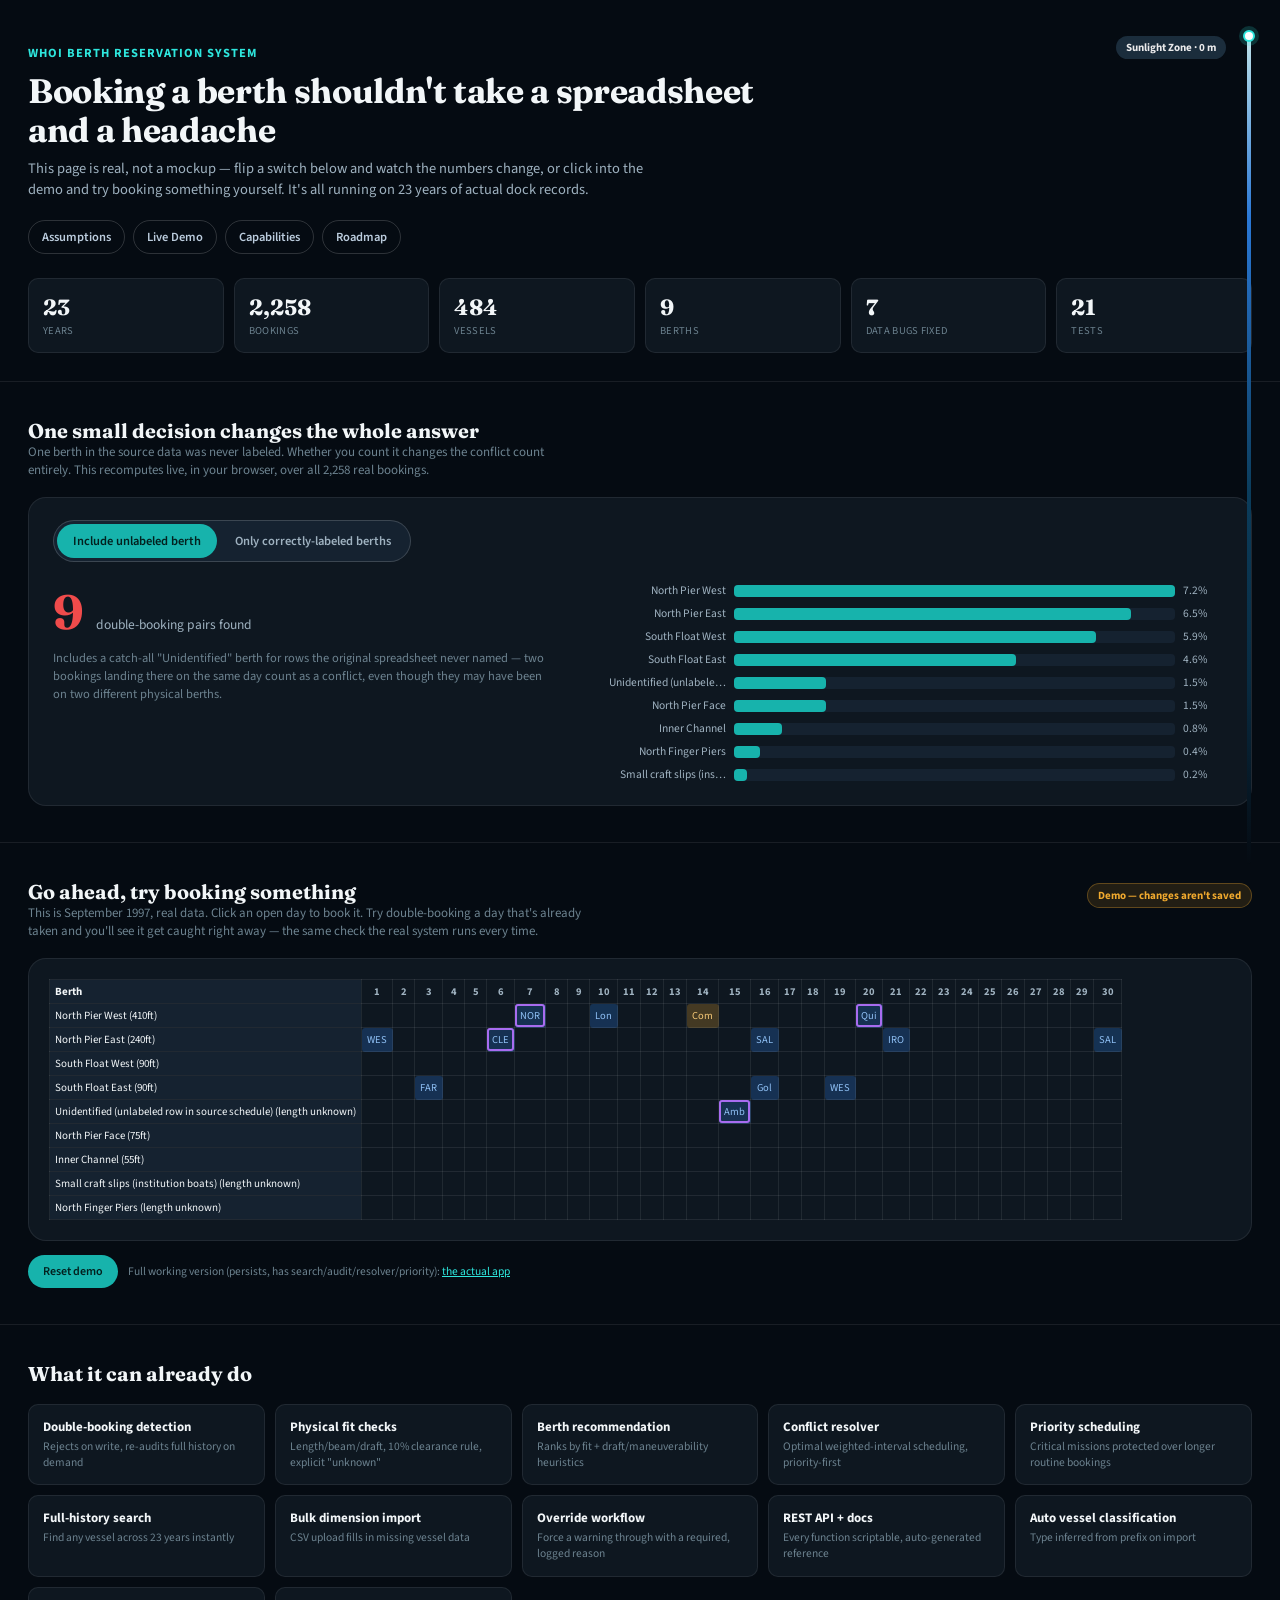
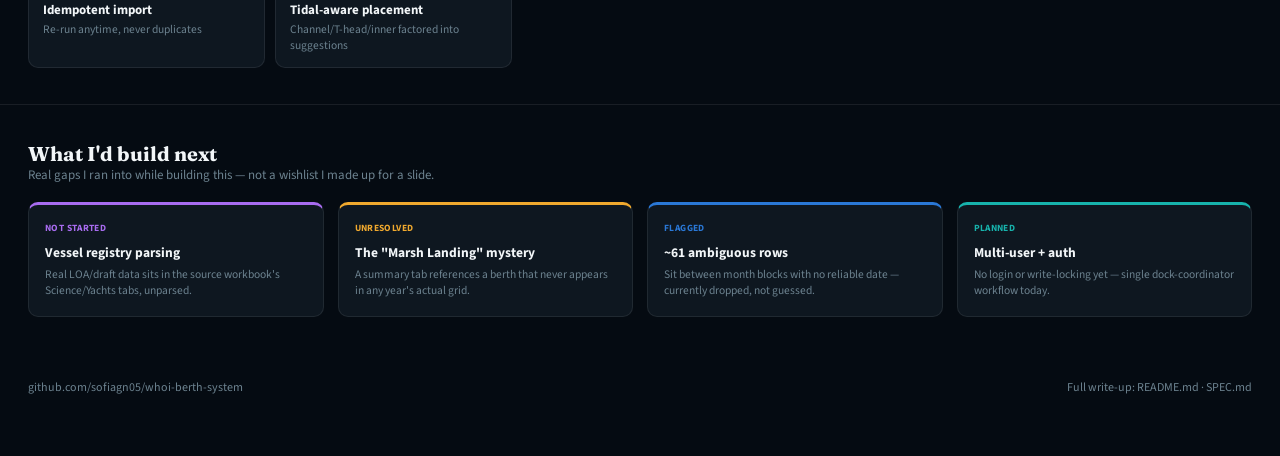
==== commit 186ceacd: "Make dashboard copy sound human instead of AI-generated Rewrote the page title and every section hea" ====
--- a/docs/index.html
+++ b/docs/index.html
@@ -2,7 +2,7 @@
 <html lang="en">
 <head>
 <meta charset="utf-8">
-<title>WHOI Berth System — Interactive Overview</title>
+<title>WHOI Berth Reservation System</title>
 <meta name="description" content="Interactive dashboard for the WHOI berth reservation system, built on 23 years of real booking data.">
 <link rel="preconnect" href="https://fonts.googleapis.com">
 <link rel="preconnect" href="https://fonts.gstatic.com" crossorigin>
@@ -133,8 +133,8 @@
 <div class="wrap">
   <header>
     <div class="eyebrow">WHOI Berth Reservation System</div>
-    <h1>An interactive look at 23 years of real dock bookings</h1>
-    <p class="tag">Toggle assumptions and watch the results change. Try booking a berth yourself. Everything below runs on the actual imported data — nothing here is staged.</p>
+    <h1>Booking a berth shouldn't take a spreadsheet and a headache</h1>
+    <p class="tag">This page is real, not a mockup — flip a switch below and watch the numbers change, or click into the demo and try booking something yourself. It's all running on 23 years of actual dock records.</p>
     <nav>
       <a class="navlink" href="#assumptions">Assumptions</a>
       <a class="navlink" href="#demo">Live Demo</a>
@@ -155,7 +155,7 @@
   <section id="assumptions">
     <div class="sec-head">
       <div>
-        <h2>Same data, different assumption — different answer</h2>
+        <h2>One small decision changes the whole answer</h2>
         <p class="sec-sub">One berth in the source data was never labeled. Whether you count it changes the conflict count entirely. This recomputes live, in your browser, over all 2,258 real bookings.</p>
       </div>
     </div>
@@ -179,8 +179,8 @@
   <section id="demo">
     <div class="sec-head">
       <div>
-        <h2>Try the booking system</h2>
-        <p class="sec-sub">September 1997, real data. Click an empty cell to book it — try overlapping an existing booking and watch the conflict get flagged instantly, the same check the live system runs.</p>
+        <h2>Go ahead, try booking something</h2>
+        <p class="sec-sub">This is September 1997, real data. Click an open day to book it. Try double-booking a day that's already taken and you'll see it get caught right away — the same check the real system runs every time.</p>
       </div>
       <span class="demo-note">Demo — changes aren't saved</span>
     </div>
@@ -192,13 +192,13 @@
   </section>
 
   <section id="capabilities">
-    <div class="sec-head"><div><h2>Capabilities</h2></div></div>
+    <div class="sec-head"><div><h2>What it can already do</h2></div></div>
     <div class="chip-grid" id="cap-grid"></div>
   </section>
 
   <section id="roadmap">
     <div class="sec-head">
-      <div><h2>Where this goes next</h2><p class="sec-sub">Scoped gaps, not vague ambition — each of these was found while building this, not invented for a roadmap slide.</p></div>
+      <div><h2>What I'd build next</h2><p class="sec-sub">Real gaps I ran into while building this — not a wishlist I made up for a slide.</p></div>
     </div>
     <div class="roadmap" id="roadmap-grid"></div>
   </section>
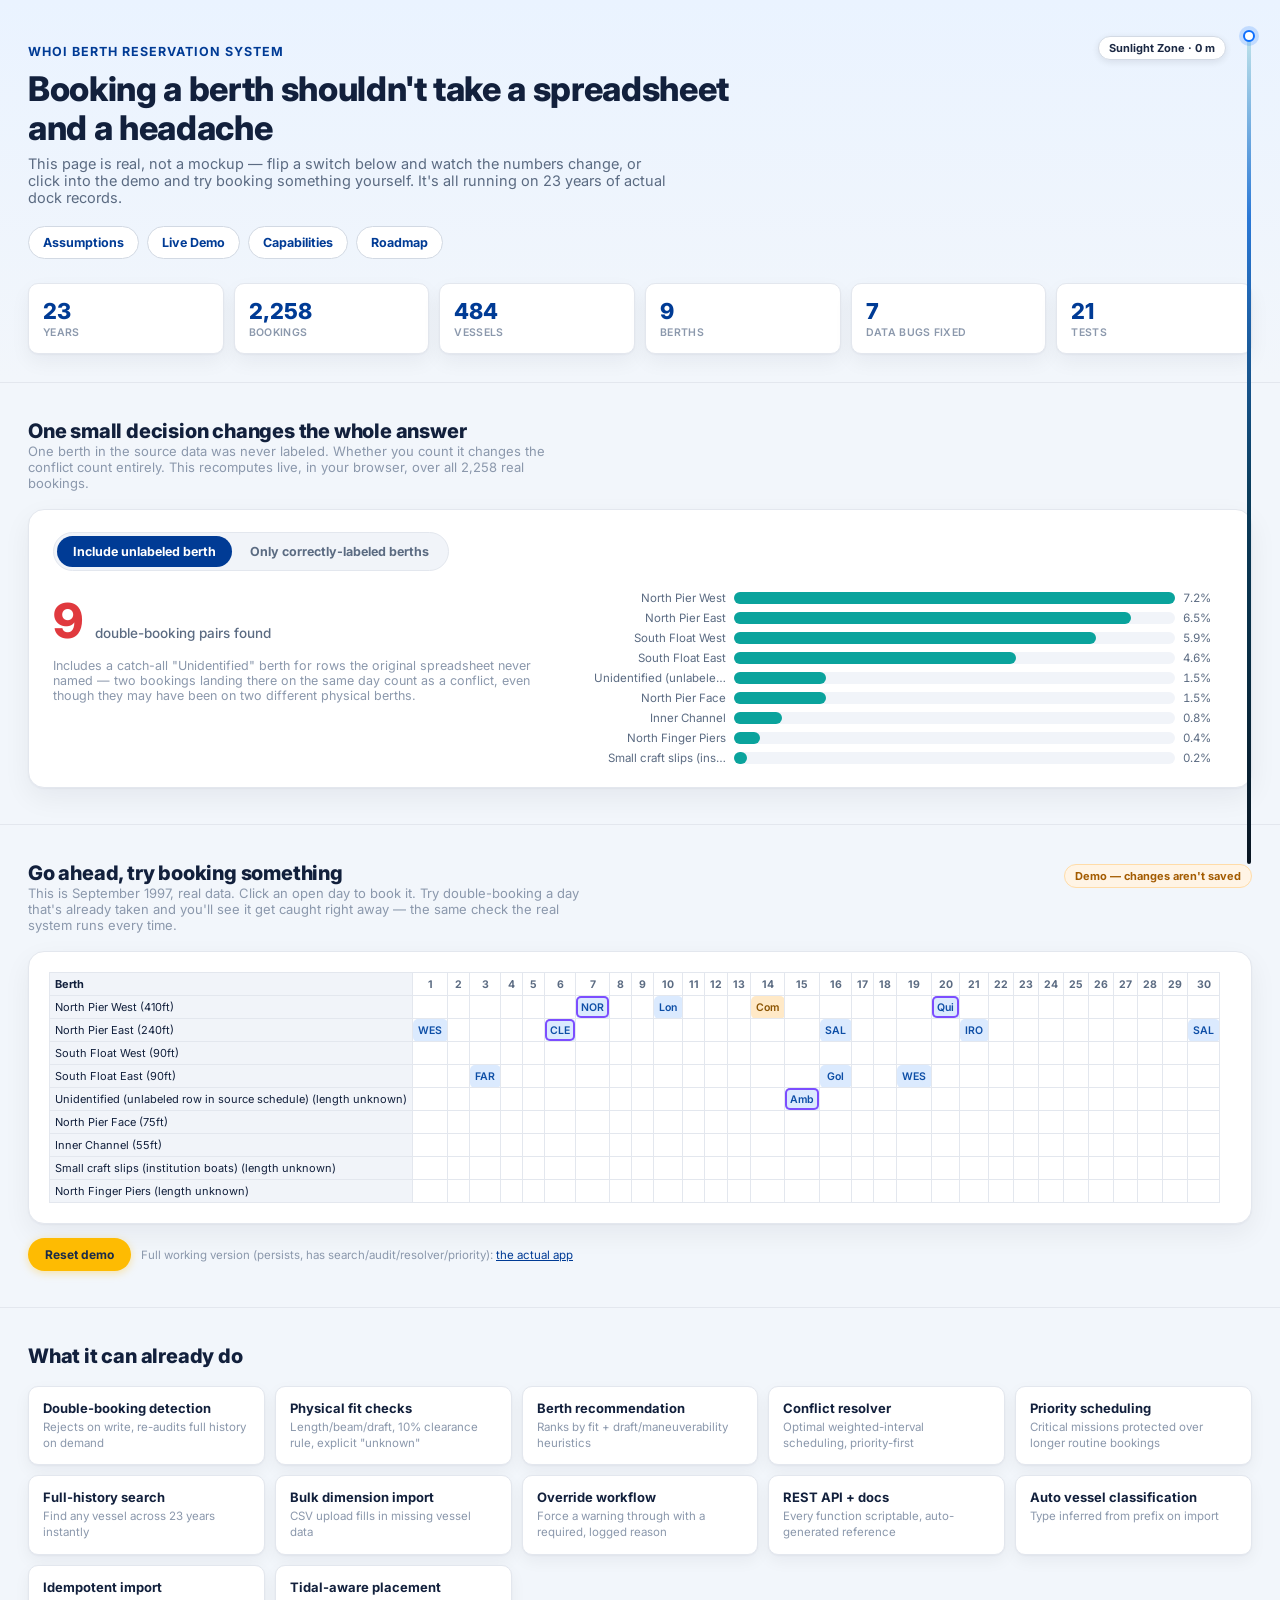
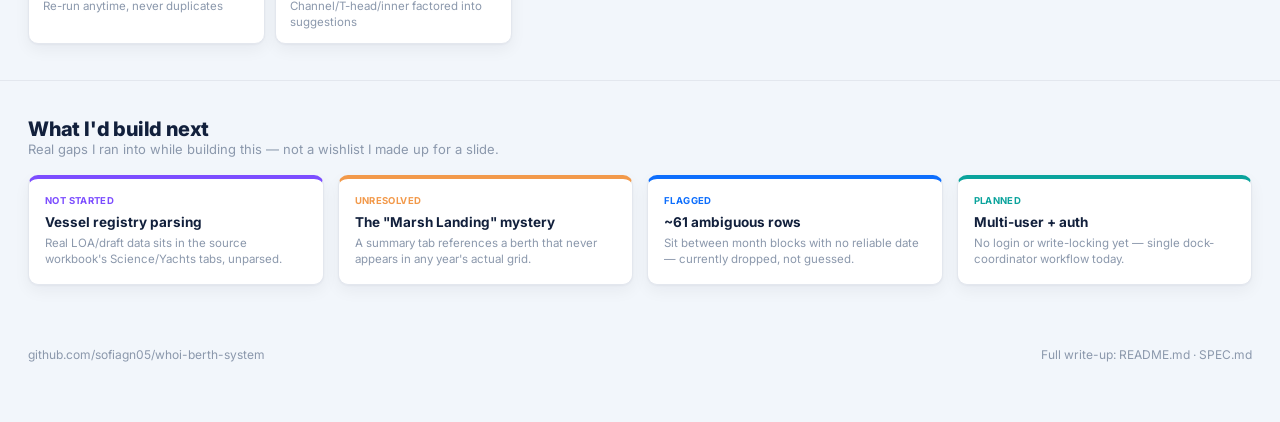
==== commit 5882904a: "Redesign to a light, Expedia-style travel booking theme Swapped the dark Apple-style palette for a w" ====
--- a/docs/index.html
+++ b/docs/index.html
@@ -6,115 +6,115 @@
 <meta name="description" content="Interactive dashboard for the WHOI berth reservation system, built on 23 years of real booking data.">
 <link rel="preconnect" href="https://fonts.googleapis.com">
 <link rel="preconnect" href="https://fonts.gstatic.com" crossorigin>
-<link href="https://fonts.googleapis.com/css2?family=Fraunces:opsz,wght@9..144,600;9..144,700&family=Source+Sans+3:wght@400;500;600;700&display=swap" rel="stylesheet">
+<link href="https://fonts.googleapis.com/css2?family=Inter:wght@400;500;600;700;800&display=swap" rel="stylesheet">
 <style>
 :root {
-  --bg:#050b12; --surface:#0e1720; --surface-2:#152230; --surface-3:#1e3140;
-  --border:rgba(255,255,255,0.08); --border-strong:rgba(255,255,255,0.16);
-  --text:#f2f6f8; --text-secondary:#9fb2c0; --text-tertiary:#6c828f;
-  --teal:#17b3ac; --teal-bright:#2ee6dd; --blue:#2a78d6; --purple:#a86cf0;
-  --amber:#f0a92e; --red:#ef4b4b; --green:#28c76f;
-  --radius:18px; --radius-sm:10px;
-  --font:"Source Sans 3",system-ui,sans-serif;
+  --bg:#f2f6fb; --surface:#ffffff; --surface-2:#f1f4f9; --surface-3:#e6eaf1;
+  --border:#e3e7ee; --border-strong:#d2d9e3;
+  --text:#12203c; --text-secondary:#5b6b82; --text-tertiary:#8b98ac;
+  --teal:#0aa39c; --teal-bright:#0aa39c; --blue:#0d6efd; --navy:#003b95; --purple:#7c4dff;
+  --amber:#f2994a; --gold:#febb02; --red:#e0393e; --green:#1aa260;
+  --radius:16px; --radius-sm:10px;
+  --font:"Inter",system-ui,sans-serif;
 }
 * { box-sizing:border-box; }
-body { margin:0; background:var(--bg); color:var(--text); font-family:var(--font); -webkit-font-smoothing:antialiased; }
-h1,h2,h3 { font-family:"Fraunces",Georgia,serif; margin:0; }
+body { margin:0; background:linear-gradient(180deg,#eaf3ff 0%,#f2f6fb 380px,#f2f6fb 100%); color:var(--text); font-family:var(--font); -webkit-font-smoothing:antialiased; }
+h1,h2,h3 { font-family:var(--font); margin:0; font-weight:800; letter-spacing:-0.01em; }
 p { margin:0; }
-a { color:var(--teal-bright); }
-code { background:var(--surface-2); border:1px solid var(--border); border-radius:5px; padding:1px 6px; font-size:12px; color:var(--teal-bright); }
-::-webkit-scrollbar{height:8px;width:8px} ::-webkit-scrollbar-thumb{background:var(--surface-3);border-radius:4px}
+a { color:var(--navy); }
+code { background:var(--surface-2); border:1px solid var(--border); border-radius:5px; padding:1px 6px; font-size:12px; color:var(--navy); }
+::-webkit-scrollbar{height:8px;width:8px} ::-webkit-scrollbar-thumb{background:var(--border-strong);border-radius:4px}
 
 .wrap { max-width:1280px; margin:0 auto; }
-.navlink { color:#bcd; font-size:12.5px; font-weight:600; padding:7px 13px; border-radius:999px; border:1px solid var(--border-strong); white-space:nowrap; text-decoration:none; }
-.navlink:hover { background:rgba(255,255,255,0.06); }
+.navlink { color:var(--navy); font-size:12.5px; font-weight:700; padding:8px 14px; border-radius:999px; border:1.5px solid var(--border-strong); background:#fff; white-space:nowrap; text-decoration:none; }
+.navlink:hover { background:#eaf3ff; border-color:var(--blue); }
 
 /* depth gauge */
 .depth-gauge { position:fixed; top:0; right:16px; bottom:0; width:30px; z-index:40; display:flex; flex-direction:column; align-items:center; pointer-events:none; }
-.depth-gauge-track { position:relative; width:4px; flex:1; margin:36px 0; border-radius:2px; background:linear-gradient(to bottom,#bfe3ea 0%,#2a78d6 22%,#0b3d5c 55%,#082b41 78%,#050b12 100%); }
-.depth-gauge-marker { position:absolute; left:50%; width:12px; height:12px; border-radius:50%; background:#fff; border:2px solid var(--teal-bright); transform:translate(-50%,-50%); box-shadow:0 0 0 4px rgba(46,230,221,0.18); }
-.depth-gauge-label { position:fixed; right:54px; font-size:11px; font-weight:700; color:#fff; background:var(--surface-3); padding:4px 10px; border-radius:999px; white-space:nowrap; opacity:0; transition:opacity .2s; }
-.depth-gauge-label.visible { opacity:.92; }
+.depth-gauge-track { position:relative; width:4px; flex:1; margin:36px 0; border-radius:2px; background:linear-gradient(to bottom,#bfe3ea 0%,#2a78d6 22%,#0b3d5c 55%,#082b41 78%,#0a1622 100%); }
+.depth-gauge-marker { position:absolute; left:50%; width:12px; height:12px; border-radius:50%; background:#fff; border:2px solid var(--blue); transform:translate(-50%,-50%); box-shadow:0 0 0 4px rgba(13,110,253,0.18); }
+.depth-gauge-label { position:fixed; right:54px; font-size:11px; font-weight:700; color:var(--text); background:#fff; border:1px solid var(--border-strong); padding:4px 10px; border-radius:999px; white-space:nowrap; opacity:0; transition:opacity .2s; box-shadow:0 2px 8px rgba(16,24,40,0.1); }
+.depth-gauge-label.visible { opacity:.96; }
 @media (max-width:1100px){ .depth-gauge,.depth-gauge-label{display:none} }
 
 header { padding:44px 28px 24px; }
-header .eyebrow { font-size:12.5px; font-weight:700; letter-spacing:.08em; text-transform:uppercase; color:var(--teal-bright); margin-bottom:10px; }
-header h1 { font-size:34px; font-weight:700; letter-spacing:-0.01em; max-width:760px; line-height:1.15; }
-header .tag { font-size:14.5px; color:var(--text-secondary); margin-top:8px; max-width:640px; }
+header .eyebrow { font-size:12.5px; font-weight:700; letter-spacing:.08em; text-transform:uppercase; color:var(--navy); margin-bottom:10px; }
+header h1 { font-size:34px; font-weight:800; letter-spacing:-0.01em; max-width:760px; line-height:1.15; color:var(--text); }
+header .tag { font-size:14.5px; color:var(--text-secondary); margin-top:8px; max-width:640px; font-weight:400; }
 header nav { display:flex; gap:8px; flex-wrap:wrap; margin-top:20px; }
 
 .stats { display:grid; grid-template-columns:repeat(6,1fr); gap:10px; padding:0 28px 28px; }
-.stat { background:var(--surface); border:1px solid var(--border); border-radius:var(--radius-sm); padding:14px 14px; }
-.stat .n { font-family:"Fraunces",serif; font-size:22px; font-weight:700; }
-.stat .l { font-size:10.5px; color:var(--text-tertiary); text-transform:uppercase; letter-spacing:.03em; margin-top:2px; }
+.stat { background:var(--surface); border:1px solid var(--border); border-radius:var(--radius-sm); padding:14px 14px; box-shadow:0 1px 2px rgba(16,24,40,0.04), 0 8px 20px rgba(16,24,40,0.05); }
+.stat .n { font-size:22px; font-weight:800; color:var(--navy); }
+.stat .l { font-size:10.5px; color:var(--text-tertiary); text-transform:uppercase; letter-spacing:.03em; margin-top:2px; font-weight:600; }
 
 section { padding:36px 28px; border-top:1px solid var(--border); }
 section > .sec-head { display:flex; align-items:baseline; justify-content:space-between; flex-wrap:wrap; gap:10px; margin-bottom:18px; }
-section h2 { font-size:20px; font-weight:700; }
-section .sec-sub { font-size:13px; color:var(--text-tertiary); max-width:560px; }
+section h2 { font-size:20px; font-weight:800; }
+section .sec-sub { font-size:13px; color:var(--text-tertiary); max-width:560px; font-weight:400; }
 
 /* assumptions toggle */
-.assume-panel { background:var(--surface); border:1px solid var(--border); border-radius:var(--radius); padding:22px 24px; }
+.assume-panel { background:var(--surface); border:1px solid var(--border); border-radius:var(--radius); padding:22px 24px; box-shadow:0 1px 2px rgba(16,24,40,0.04), 0 10px 28px rgba(16,24,40,0.06); }
 .assume-row { display:flex; align-items:center; gap:16px; flex-wrap:wrap; margin-bottom:20px; }
-.switch { display:inline-flex; background:var(--surface-2); border:1px solid var(--border-strong); border-radius:999px; padding:3px; gap:2px; }
-.switch button { font-family:var(--font); font-size:12.5px; font-weight:600; padding:8px 16px; border-radius:999px; border:none; background:transparent; color:var(--text-secondary); cursor:pointer; }
-.switch button.active { background:var(--teal); color:#03211f; }
+.switch { display:inline-flex; background:var(--surface-2); border:1px solid var(--border); border-radius:999px; padding:3px; gap:2px; }
+.switch button { font-family:var(--font); font-size:12.5px; font-weight:700; padding:8px 16px; border-radius:999px; border:none; background:transparent; color:var(--text-secondary); cursor:pointer; }
+.switch button.active { background:var(--navy); color:#fff; }
 .result-big { display:flex; align-items:baseline; gap:12px; }
-.result-big .num { font-family:"Fraunces",serif; font-size:48px; font-weight:700; transition:color .2s; }
-.result-big .label { font-size:13.5px; color:var(--text-secondary); }
+.result-big .num { font-size:48px; font-weight:800; transition:color .2s; color:var(--navy); }
+.result-big .label { font-size:13.5px; color:var(--text-secondary); font-weight:500; }
 .assume-explain { font-size:12.5px; color:var(--text-tertiary); margin-top:8px; max-width:520px; }
 .assume-grid { display:grid; grid-template-columns:1fr 1.3fr; gap:22px; margin-top:20px; }
 .mini-bars { display:flex; flex-direction:column; gap:6px; }
 .mini-bar-row { display:flex; align-items:center; gap:8px; font-size:11.5px; }
 .mini-bar-label { width:150px; text-align:right; color:var(--text-secondary); flex-shrink:0; }
-.mini-bar-track { flex:1; height:12px; background:var(--surface-2); border-radius:4px; }
-.mini-bar-fill { height:100%; border-radius:4px; background:var(--teal); transition:width .25s ease, opacity .25s ease; }
+.mini-bar-track { flex:1; height:12px; background:var(--surface-2); border-radius:999px; }
+.mini-bar-fill { height:100%; border-radius:999px; background:var(--teal); transition:width .25s ease, opacity .25s ease; }
 .mini-bar-val { width:44px; font-variant-numeric:tabular-nums; color:var(--text-secondary); }
-.mini-bar-row.excluded .mini-bar-fill { opacity:0.15; }
+.mini-bar-row.excluded .mini-bar-fill { opacity:0.18; }
 .mini-bar-row.excluded .mini-bar-label { color:var(--text-tertiary); text-decoration:line-through; }
 
 /* live grid demo */
-.demo-note { display:inline-flex; align-items:center; gap:6px; font-size:11px; font-weight:700; color:var(--amber); background:rgba(240,169,46,0.12); border:1px solid rgba(240,169,46,0.3); padding:4px 10px; border-radius:999px; }
-.demo-wrap { background:var(--surface); border:1px solid var(--border); border-radius:var(--radius); padding:20px; margin-top:16px; overflow-x:auto; }
+.demo-note { display:inline-flex; align-items:center; gap:6px; font-size:11px; font-weight:700; color:#a35b00; background:#fff4e5; border:1px solid #ffdca8; padding:4px 10px; border-radius:999px; }
+.demo-wrap { background:var(--surface); border:1px solid var(--border); border-radius:var(--radius); padding:20px; margin-top:16px; overflow-x:auto; box-shadow:0 1px 2px rgba(16,24,40,0.04), 0 10px 28px rgba(16,24,40,0.06); }
 .demo-table { border-collapse:collapse; font-size:10.5px; white-space:nowrap; }
 .demo-table th,.demo-table td { border:1px solid var(--border); padding:4px 5px; text-align:center; min-width:22px; color:var(--text-secondary); }
 .demo-table th.berth,.demo-table td.berth { text-align:left; position:sticky; left:0; background:var(--surface-2); min-width:150px; color:var(--text); font-size:11px; }
-.demo-cell { cursor:pointer; border-radius:3px; }
-.demo-cell.vessel { background:rgba(42,120,214,0.28); color:#8fc0f5; }
-.demo-cell.event { background:rgba(240,169,46,0.24); color:#f5c877; }
+.demo-cell { cursor:pointer; border-radius:5px; }
+.demo-cell.vessel { background:#dbeafe; color:#0d4ea6; font-weight:600; }
+.demo-cell.event { background:#ffe9c7; color:#8a5300; font-weight:600; }
 .demo-cell.elevated { box-shadow:inset 0 0 0 2px var(--purple); }
 .demo-cell.critical { box-shadow:inset 0 0 0 2px var(--red); }
-.demo-cell.conflict { background:repeating-linear-gradient(135deg, rgba(239,75,75,0.4) 0 4px, rgba(239,75,75,0.2) 4px 8px) !important; box-shadow:0 0 0 1px var(--red); font-weight:700; color:#ffb3b3; }
-.demo-cell:hover { outline:1px solid var(--teal-bright); }
+.demo-cell.conflict { background:rgba(224,57,62,0.18) !important; background-image:repeating-linear-gradient(135deg, rgba(224,57,62,0.28) 0 4px, transparent 4px 8px) !important; box-shadow:0 0 0 1px var(--red); font-weight:700; color:#b81f24; }
+.demo-cell:hover { outline:1.5px solid var(--blue); }
 .demo-controls { display:flex; gap:10px; margin-top:14px; flex-wrap:wrap; }
-button.chip { font-family:var(--font); font-size:12px; font-weight:600; background:var(--surface-3); color:var(--text); border:1px solid var(--border-strong); border-radius:999px; padding:7px 14px; cursor:pointer; }
-button.chip:hover { background:#28414f; }
-button.chip.primary { background:var(--teal); color:#03211f; border-color:transparent; }
+button.chip { font-family:var(--font); font-size:12px; font-weight:700; background:#fff; color:var(--text); border:1.5px solid var(--border-strong); border-radius:999px; padding:8px 16px; cursor:pointer; }
+button.chip:hover { background:var(--surface-2); }
+button.chip.primary { background:var(--gold); color:#1a2b49; border-color:transparent; box-shadow:0 2px 8px rgba(254,187,2,0.35); }
 
 /* popover / mini modal */
-.popover-backdrop { position:fixed; inset:0; background:rgba(0,0,0,0.55); backdrop-filter:blur(4px); display:none; align-items:center; justify-content:center; z-index:200; padding:20px; }
+.popover-backdrop { position:fixed; inset:0; background:rgba(15,26,45,0.45); backdrop-filter:blur(4px); display:none; align-items:center; justify-content:center; z-index:200; padding:20px; }
 .popover-backdrop.open { display:flex; }
-.popover { background:var(--surface-2); border:1px solid var(--border-strong); border-radius:var(--radius); padding:22px; width:100%; max-width:340px; }
+.popover { background:var(--surface); border:1px solid var(--border); border-radius:var(--radius); padding:22px; width:100%; max-width:340px; box-shadow:0 24px 60px rgba(16,24,40,0.22); }
 .popover h3 { font-size:15px; margin-bottom:12px; }
-.popover label { font-size:11.5px; font-weight:600; color:var(--text-secondary); display:block; margin-bottom:5px; }
-.popover input, .popover select { width:100%; padding:8px 10px; border-radius:8px; border:1px solid var(--border-strong); background:var(--surface); color:var(--text); font-size:13px; margin-bottom:12px; font-family:var(--font); }
+.popover label { font-size:11.5px; font-weight:700; color:var(--text-secondary); display:block; margin-bottom:5px; }
+.popover input, .popover select { width:100%; padding:9px 11px; border-radius:8px; border:1.5px solid var(--border-strong); background:var(--surface-2); color:var(--text); font-size:13px; margin-bottom:12px; font-family:var(--font); }
 .popover .actions { display:flex; gap:8px; justify-content:flex-end; margin-top:6px; }
 .popover .issue { font-size:12px; padding:8px 10px; border-radius:8px; margin-bottom:10px; }
-.popover .issue.error { background:rgba(239,75,75,0.14); color:#ff9a9a; border:1px solid rgba(239,75,75,0.3); }
-.popover .issue.ok { background:rgba(40,199,111,0.14); color:#7fe6ac; border:1px solid rgba(40,199,111,0.3); }
+.popover .issue.error { background:#fdecea; color:#c81e24; border:1px solid #f6c7c9; }
+.popover .issue.ok { background:#e8f7ee; color:#137a3d; border:1px solid #bfe8cf; }
 
 /* capability chips */
 .chip-grid { display:grid; grid-template-columns:repeat(auto-fill, minmax(210px,1fr)); gap:10px; }
-.cap-chip { background:var(--surface); border:1px solid var(--border); border-radius:var(--radius-sm); padding:13px 14px; }
+.cap-chip { background:var(--surface); border:1px solid var(--border); border-radius:var(--radius-sm); padding:13px 14px; box-shadow:0 1px 2px rgba(16,24,40,0.04), 0 6px 16px rgba(16,24,40,0.05); }
 .cap-chip .t { font-size:13px; font-weight:700; margin-bottom:3px; }
-.cap-chip .d { font-size:11.5px; color:var(--text-tertiary); line-height:1.4; }
+.cap-chip .d { font-size:11.5px; color:var(--text-tertiary); line-height:1.4; font-weight:400; }
 
 /* roadmap */
 .roadmap { display:grid; grid-template-columns:repeat(4,1fr); gap:14px; }
-.road-card { background:var(--surface); border:1px solid var(--border); border-radius:var(--radius-sm); padding:16px; border-top:3px solid var(--accent, var(--teal)); }
+.road-card { background:var(--surface); border:1px solid var(--border); border-radius:var(--radius-sm); padding:16px; border-top:4px solid var(--accent, var(--teal)); box-shadow:0 1px 2px rgba(16,24,40,0.04), 0 6px 16px rgba(16,24,40,0.05); }
 .road-card .status { font-size:9.5px; font-weight:700; text-transform:uppercase; letter-spacing:.04em; color:var(--accent, var(--teal)); margin-bottom:8px; }
 .road-card .t { font-size:13.5px; font-weight:700; margin-bottom:5px; }
-.road-card .d { font-size:11.5px; color:var(--text-tertiary); line-height:1.45; }
+.road-card .d { font-size:11.5px; color:var(--text-tertiary); line-height:1.45; font-weight:400; }
 
 footer { padding:26px 28px 60px; display:flex; justify-content:space-between; flex-wrap:wrap; gap:10px; font-size:12px; color:var(--text-tertiary); }
 
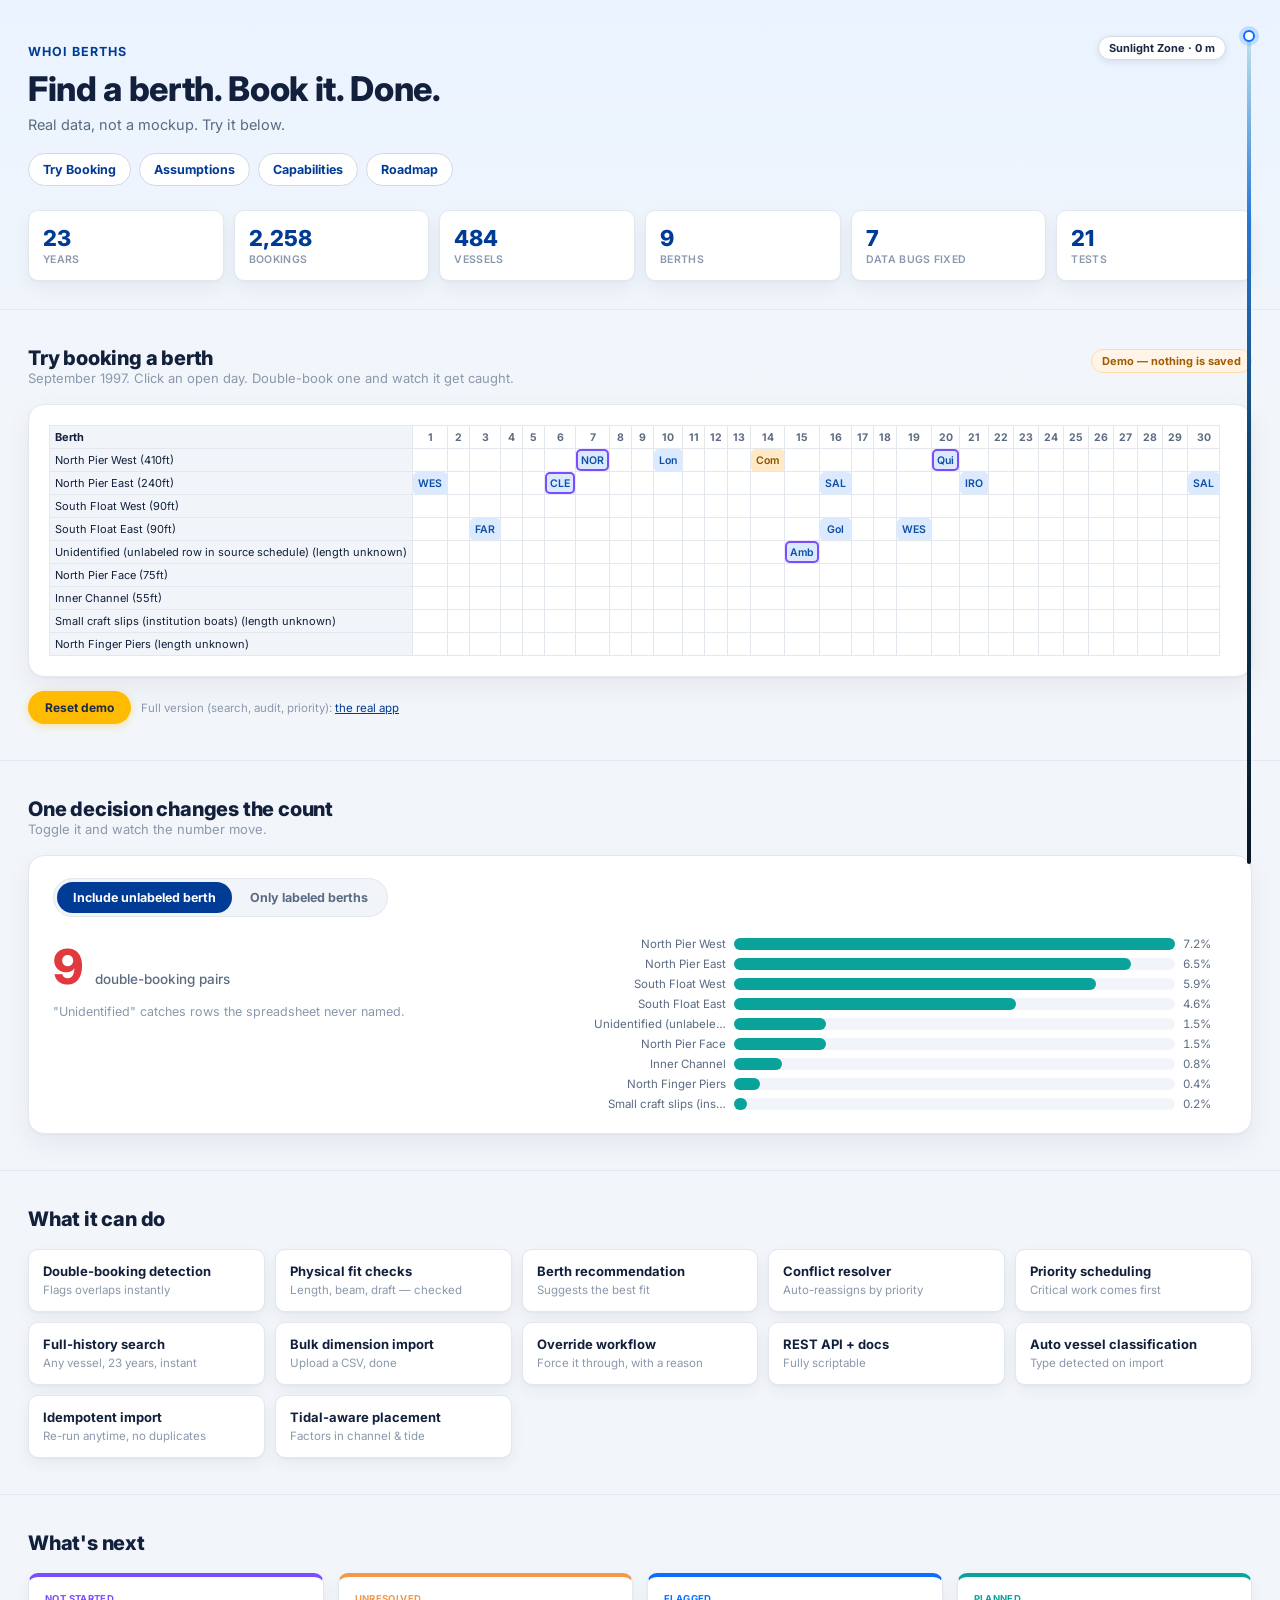
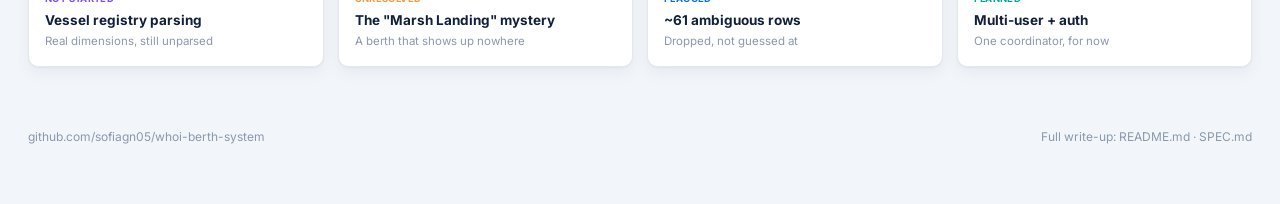
==== commit 8b93f4a7: "Cut the copy down and lead with the interactive demo Moved the real booking calendar ahead of the an" ====
--- a/docs/index.html
+++ b/docs/index.html
@@ -2,7 +2,7 @@
 <html lang="en">
 <head>
 <meta charset="utf-8">
-<title>WHOI Berth Reservation System</title>
+<title>WHOI Berths</title>
 <meta name="description" content="Interactive dashboard for the WHOI berth reservation system, built on 23 years of real booking data.">
 <link rel="preconnect" href="https://fonts.googleapis.com">
 <link rel="preconnect" href="https://fonts.gstatic.com" crossorigin>
@@ -132,12 +132,12 @@
 
 <div class="wrap">
   <header>
-    <div class="eyebrow">WHOI Berth Reservation System</div>
-    <h1>Booking a berth shouldn't take a spreadsheet and a headache</h1>
-    <p class="tag">This page is real, not a mockup — flip a switch below and watch the numbers change, or click into the demo and try booking something yourself. It's all running on 23 years of actual dock records.</p>
+    <div class="eyebrow">WHOI BERTHS</div>
+    <h1>Find a berth. Book it. Done.</h1>
+    <p class="tag">Real data, not a mockup. Try it below.</p>
     <nav>
+      <a class="navlink" href="#demo">Try Booking</a>
       <a class="navlink" href="#assumptions">Assumptions</a>
-      <a class="navlink" href="#demo">Live Demo</a>
       <a class="navlink" href="#capabilities">Capabilities</a>
       <a class="navlink" href="#roadmap">Roadmap</a>
     </nav>
@@ -152,53 +152,53 @@
     <div class="stat"><div class="n">21</div><div class="l">tests</div></div>
   </div>
 
+  <section id="demo">
+    <div class="sec-head">
+      <div>
+        <h2>Try booking a berth</h2>
+        <p class="sec-sub">September 1997. Click an open day. Double-book one and watch it get caught.</p>
+      </div>
+      <span class="demo-note">Demo — nothing is saved</span>
+    </div>
+    <div class="demo-wrap"><div id="demo-grid"></div></div>
+    <div class="demo-controls">
+      <button class="chip primary" id="demo-reset">Reset demo</button>
+      <span style="font-size:11.5px;color:var(--text-tertiary);align-self:center;">Full version (search, audit, priority): <a href="https://github.com/sofiagn05/whoi-berth-system">the real app</a></span>
+    </div>
+  </section>
+
   <section id="assumptions">
     <div class="sec-head">
       <div>
-        <h2>One small decision changes the whole answer</h2>
-        <p class="sec-sub">One berth in the source data was never labeled. Whether you count it changes the conflict count entirely. This recomputes live, in your browser, over all 2,258 real bookings.</p>
+        <h2>One decision changes the count</h2>
+        <p class="sec-sub">Toggle it and watch the number move.</p>
       </div>
     </div>
     <div class="assume-panel">
       <div class="assume-row">
         <div class="switch" id="assume-switch">
           <button data-mode="include" class="active">Include unlabeled berth</button>
-          <button data-mode="exclude">Only correctly-labeled berths</button>
+          <button data-mode="exclude">Only labeled berths</button>
         </div>
       </div>
       <div class="assume-grid">
         <div>
-          <div class="result-big"><span class="num" id="conflict-num">9</span><span class="label">double-booking pairs found</span></div>
-          <p class="assume-explain" id="assume-explain">Includes a catch-all "Unidentified" berth for rows the original spreadsheet never named — two bookings landing there on the same day count as a conflict, even though they may have been on two different physical berths.</p>
+          <div class="result-big"><span class="num" id="conflict-num">9</span><span class="label">double-booking pairs</span></div>
+          <p class="assume-explain" id="assume-explain">"Unidentified" wasn't a real berth name in the source data.</p>
         </div>
         <div class="mini-bars" id="util-bars"></div>
       </div>
     </div>
   </section>
 
-  <section id="demo">
-    <div class="sec-head">
-      <div>
-        <h2>Go ahead, try booking something</h2>
-        <p class="sec-sub">This is September 1997, real data. Click an open day to book it. Try double-booking a day that's already taken and you'll see it get caught right away — the same check the real system runs every time.</p>
-      </div>
-      <span class="demo-note">Demo — changes aren't saved</span>
-    </div>
-    <div class="demo-wrap"><div id="demo-grid"></div></div>
-    <div class="demo-controls">
-      <button class="chip primary" id="demo-reset">Reset demo</button>
-      <span style="font-size:11.5px;color:var(--text-tertiary);align-self:center;">Full working version (persists, has search/audit/resolver/priority): <a href="https://github.com/sofiagn05/whoi-berth-system">the actual app</a></span>
-    </div>
-  </section>
-
   <section id="capabilities">
-    <div class="sec-head"><div><h2>What it can already do</h2></div></div>
+    <div class="sec-head"><div><h2>What it can do</h2></div></div>
     <div class="chip-grid" id="cap-grid"></div>
   </section>
 
   <section id="roadmap">
     <div class="sec-head">
-      <div><h2>What I'd build next</h2><p class="sec-sub">Real gaps I ran into while building this — not a wishlist I made up for a slide.</p></div>
+      <div><h2>What's next</h2></div>
     </div>
     <div class="roadmap" id="roadmap-grid"></div>
   </section>
@@ -258,8 +258,8 @@
   numEl.textContent = n;
   numEl.style.color = n>0 ? 'var(--red)' : 'var(--green)';
   document.getElementById('assume-explain').textContent = mode==='include'
-    ? 'Includes a catch-all "Unidentified" berth for rows the original spreadsheet never named — two bookings landing there on the same day count as a conflict, even though they may have been on two different physical berths.'
-    : 'Excludes that catch-all berth entirely. Every berth with an actual name and length is conflict-free across all 23 years — the manual process worked when a berth was written down at all.';
+    ? '"Unidentified" catches rows the spreadsheet never named.'
+    : 'Every named berth: zero conflicts, 23 years straight.';
   renderUtilBars(exclude);
 }
 document.getElementById('assume-switch').addEventListener('click', e => {
@@ -349,27 +349,27 @@
 
 // ---------- Capabilities + roadmap (concise) ----------
 const CAPS = [
-  ['Double-booking detection','Rejects on write, re-audits full history on demand'],
-  ['Physical fit checks','Length/beam/draft, 10% clearance rule, explicit "unknown"'],
-  ['Berth recommendation','Ranks by fit + draft/maneuverability heuristics'],
-  ['Conflict resolver','Optimal weighted-interval scheduling, priority-first'],
-  ['Priority scheduling','Critical missions protected over longer routine bookings'],
-  ['Full-history search','Find any vessel across 23 years instantly'],
-  ['Bulk dimension import','CSV upload fills in missing vessel data'],
-  ['Override workflow','Force a warning through with a required, logged reason'],
-  ['REST API + docs','Every function scriptable, auto-generated reference'],
-  ['Auto vessel classification','Type inferred from prefix on import'],
-  ['Idempotent import','Re-run anytime, never duplicates'],
-  ['Tidal-aware placement','Channel/T-head/inner factored into suggestions'],
+  ['Double-booking detection','Flags overlaps instantly'],
+  ['Physical fit checks','Length, beam, draft — checked'],
+  ['Berth recommendation','Suggests the best fit'],
+  ['Conflict resolver','Auto-reassigns by priority'],
+  ['Priority scheduling','Critical work comes first'],
+  ['Full-history search','Any vessel, 23 years, instant'],
+  ['Bulk dimension import','Upload a CSV, done'],
+  ['Override workflow','Force it through, with a reason'],
+  ['REST API + docs','Fully scriptable'],
+  ['Auto vessel classification','Type detected on import'],
+  ['Idempotent import','Re-run anytime, no duplicates'],
+  ['Tidal-aware placement','Factors in channel & tide'],
 ];
 document.getElementById('cap-grid').innerHTML = CAPS.map(([t,d]) =>
   `<div class="cap-chip"><div class="t">${t}</div><div class="d">${d}</div></div>`).join('');
 
 const ROADMAP = [
-  ['not started','purple','Vessel registry parsing','Real LOA/draft data sits in the source workbook\'s Science/Yachts tabs, unparsed.'],
-  ['unresolved','amber','The "Marsh Landing" mystery','A summary tab references a berth that never appears in any year\'s actual grid.'],
-  ['flagged','blue','~61 ambiguous rows','Sit between month blocks with no reliable date — currently dropped, not guessed.'],
-  ['planned','teal','Multi-user + auth','No login or write-locking yet — single dock-coordinator workflow today.'],
+  ['not started','purple','Vessel registry parsing','Real dimensions, still unparsed'],
+  ['unresolved','amber','The "Marsh Landing" mystery','A berth that shows up nowhere'],
+  ['flagged','blue','~61 ambiguous rows','Dropped, not guessed at'],
+  ['planned','teal','Multi-user + auth','One coordinator, for now'],
 ];
 document.getElementById('roadmap-grid').innerHTML = ROADMAP.map(([status,color,t,d]) =>
   `<div class="road-card" style="--accent:var(--${color})"><div class="status">${status}</div><div class="t">${t}</div><div class="d">${d}</div></div>`).join('');
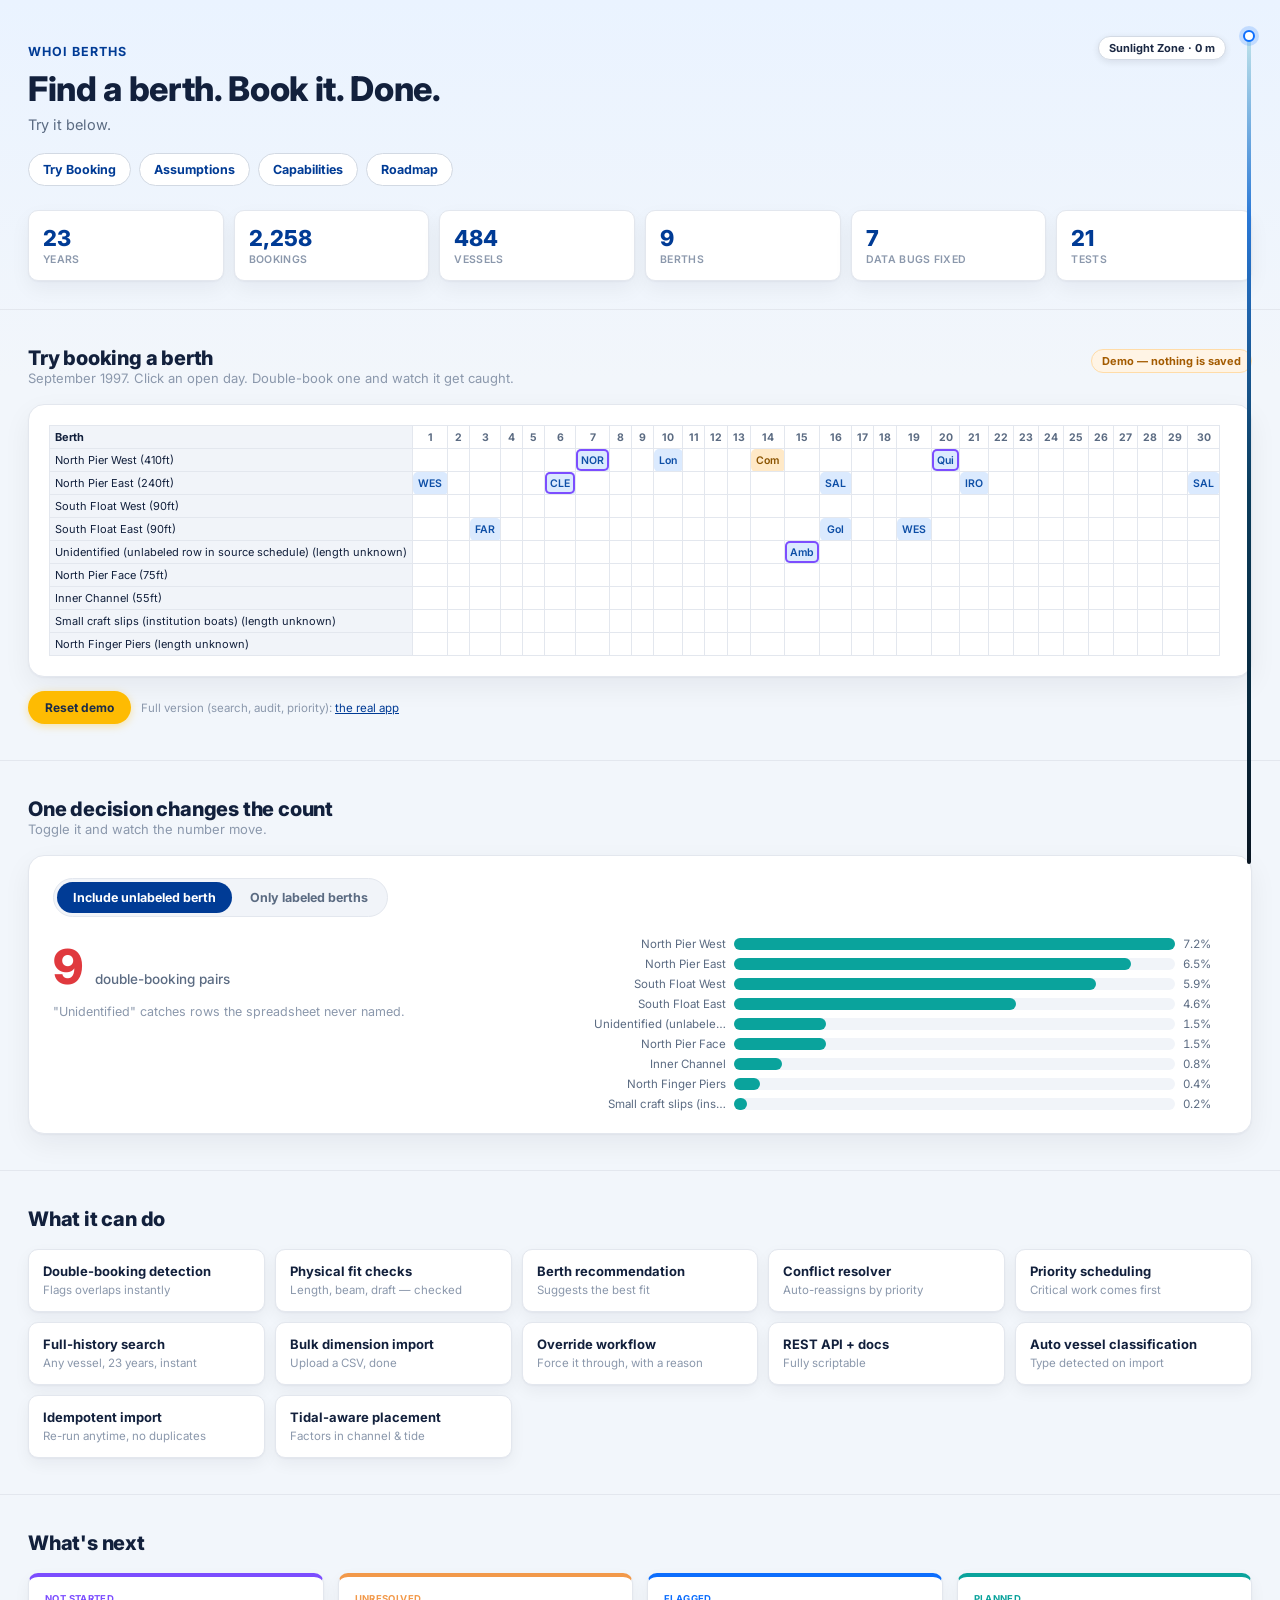
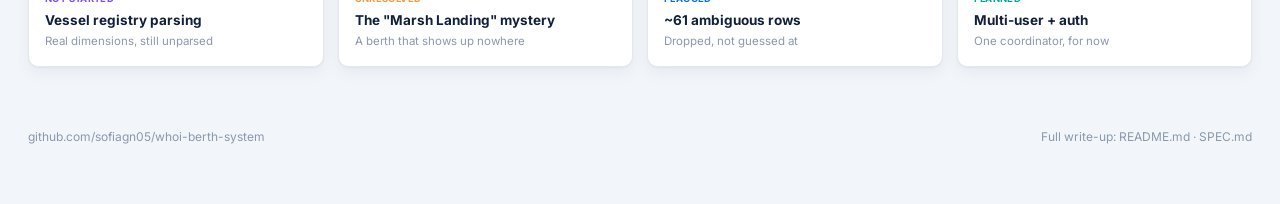
==== commit 3840a586: "Drop the "not a mockup" line from the hero tagline" ====
--- a/docs/index.html
+++ b/docs/index.html
@@ -134,7 +134,7 @@
   <header>
     <div class="eyebrow">WHOI BERTHS</div>
     <h1>Find a berth. Book it. Done.</h1>
-    <p class="tag">Real data, not a mockup. Try it below.</p>
+    <p class="tag">Try it below.</p>
     <nav>
       <a class="navlink" href="#demo">Try Booking</a>
       <a class="navlink" href="#assumptions">Assumptions</a>
